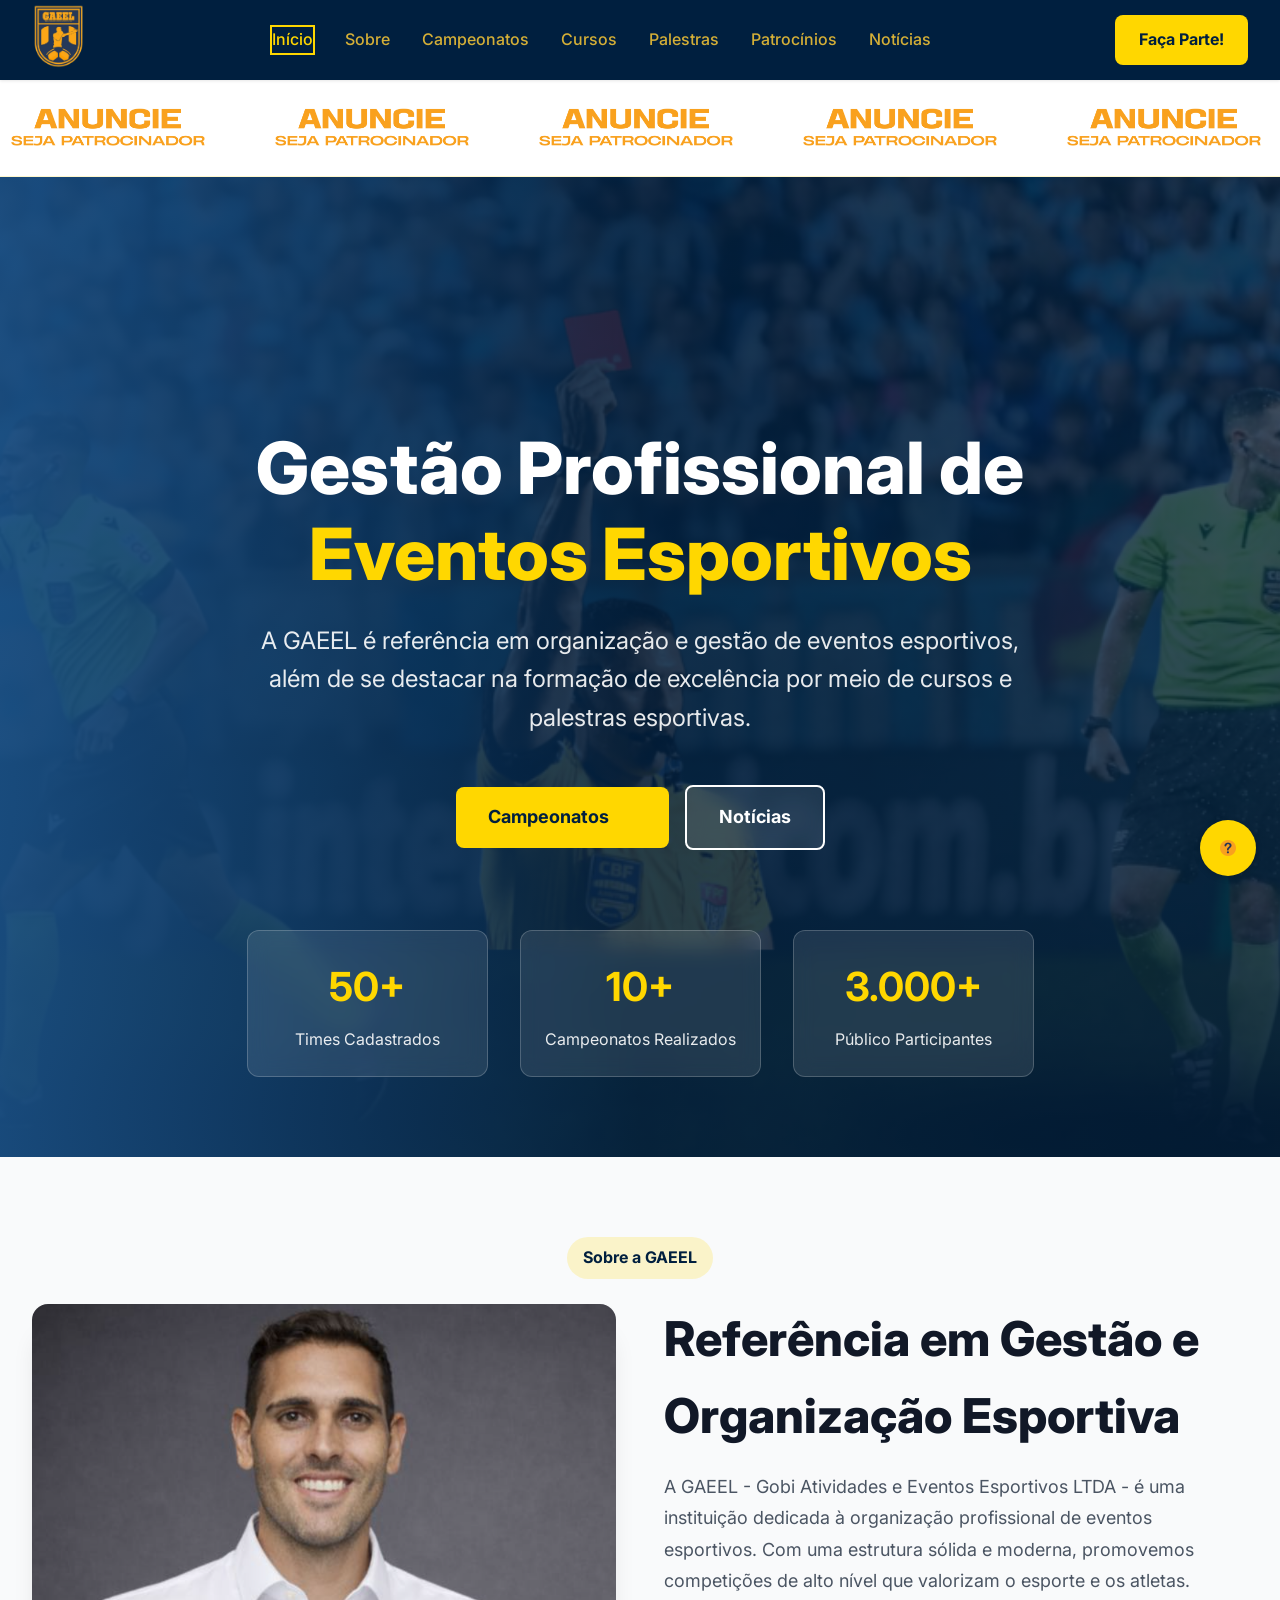
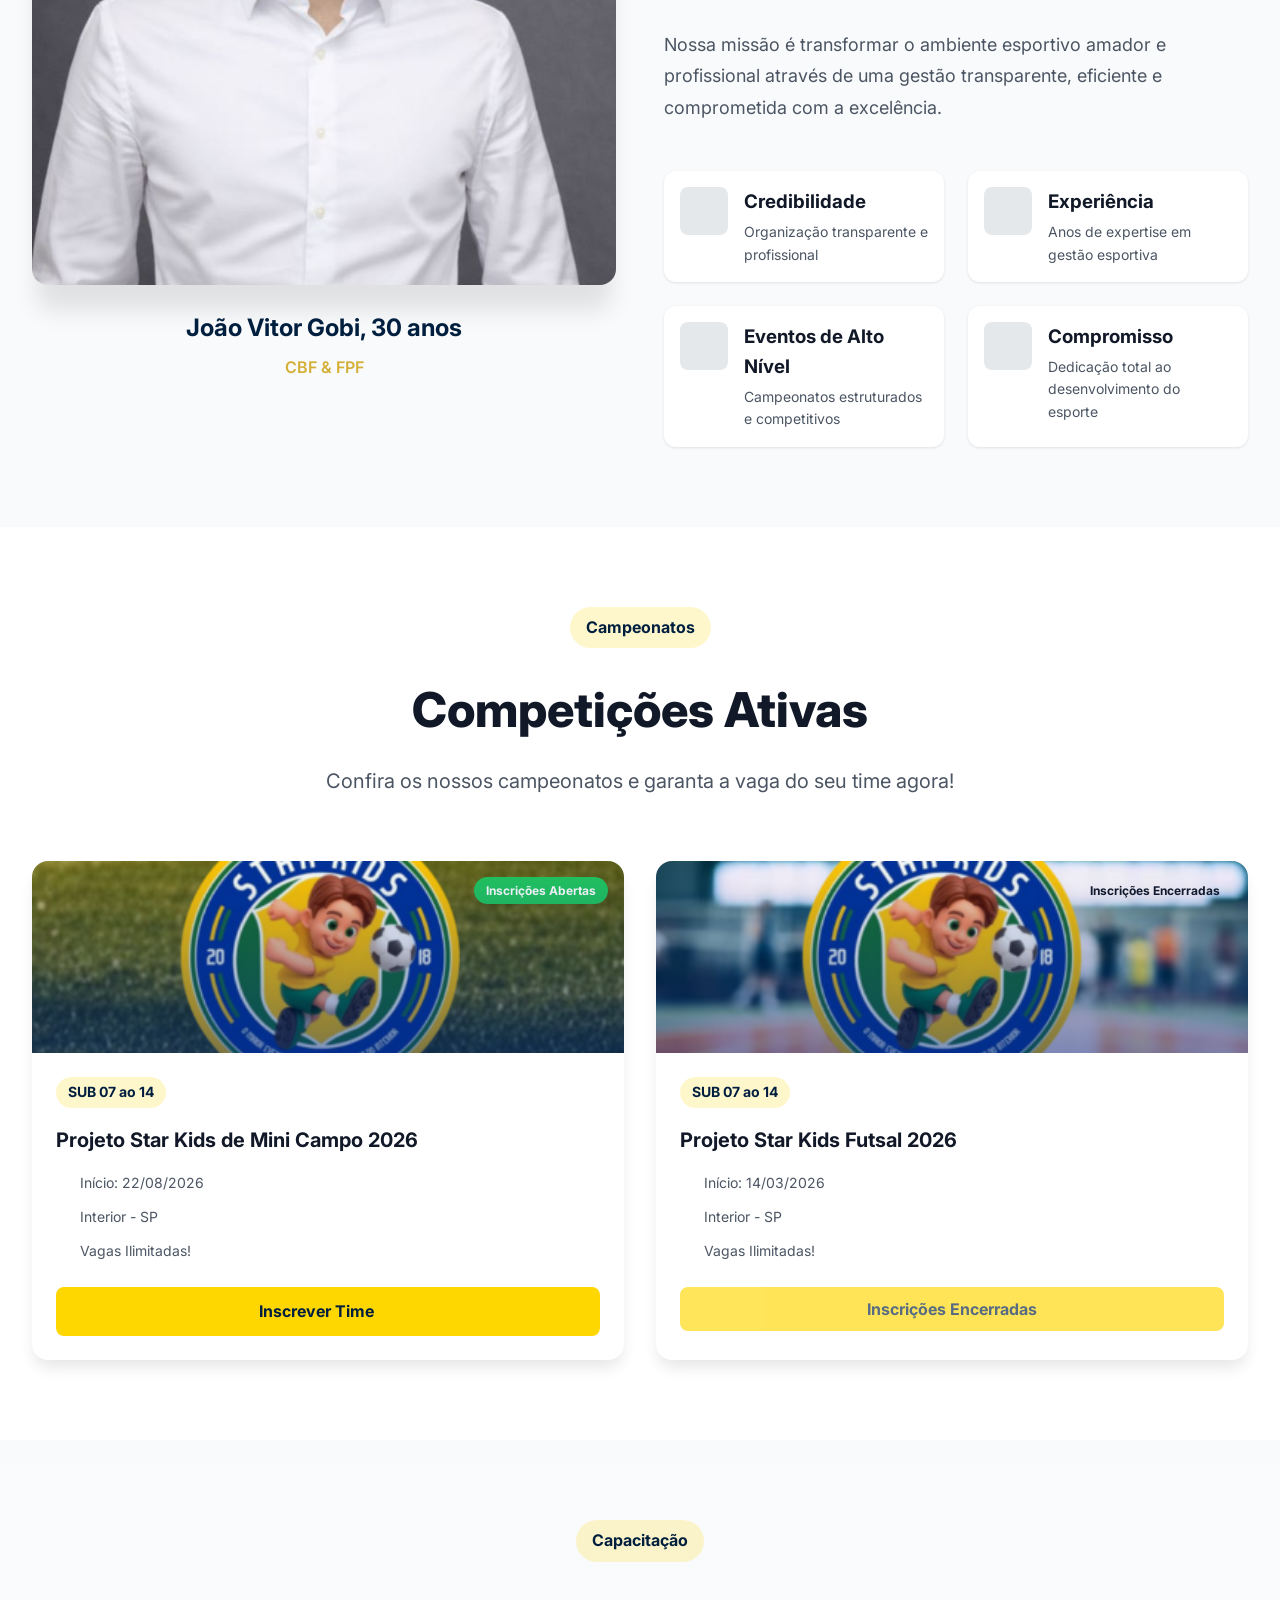
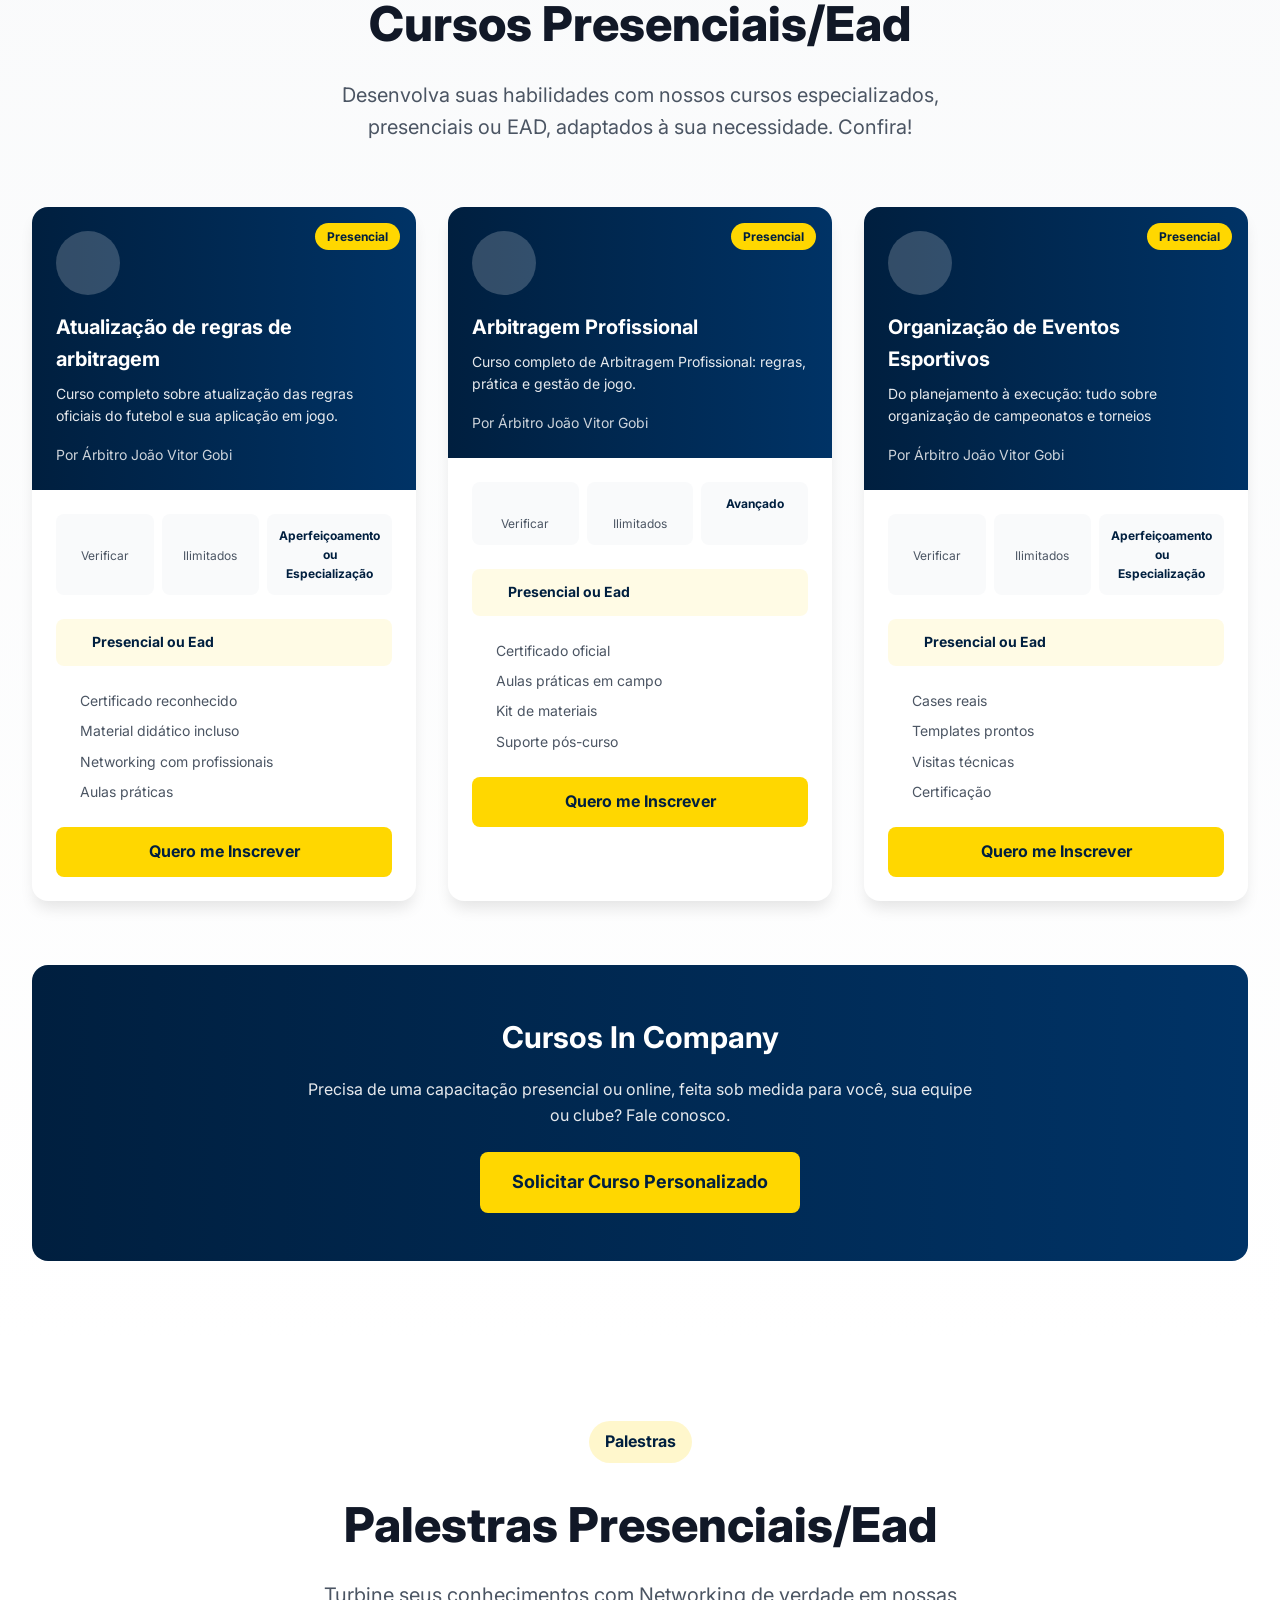
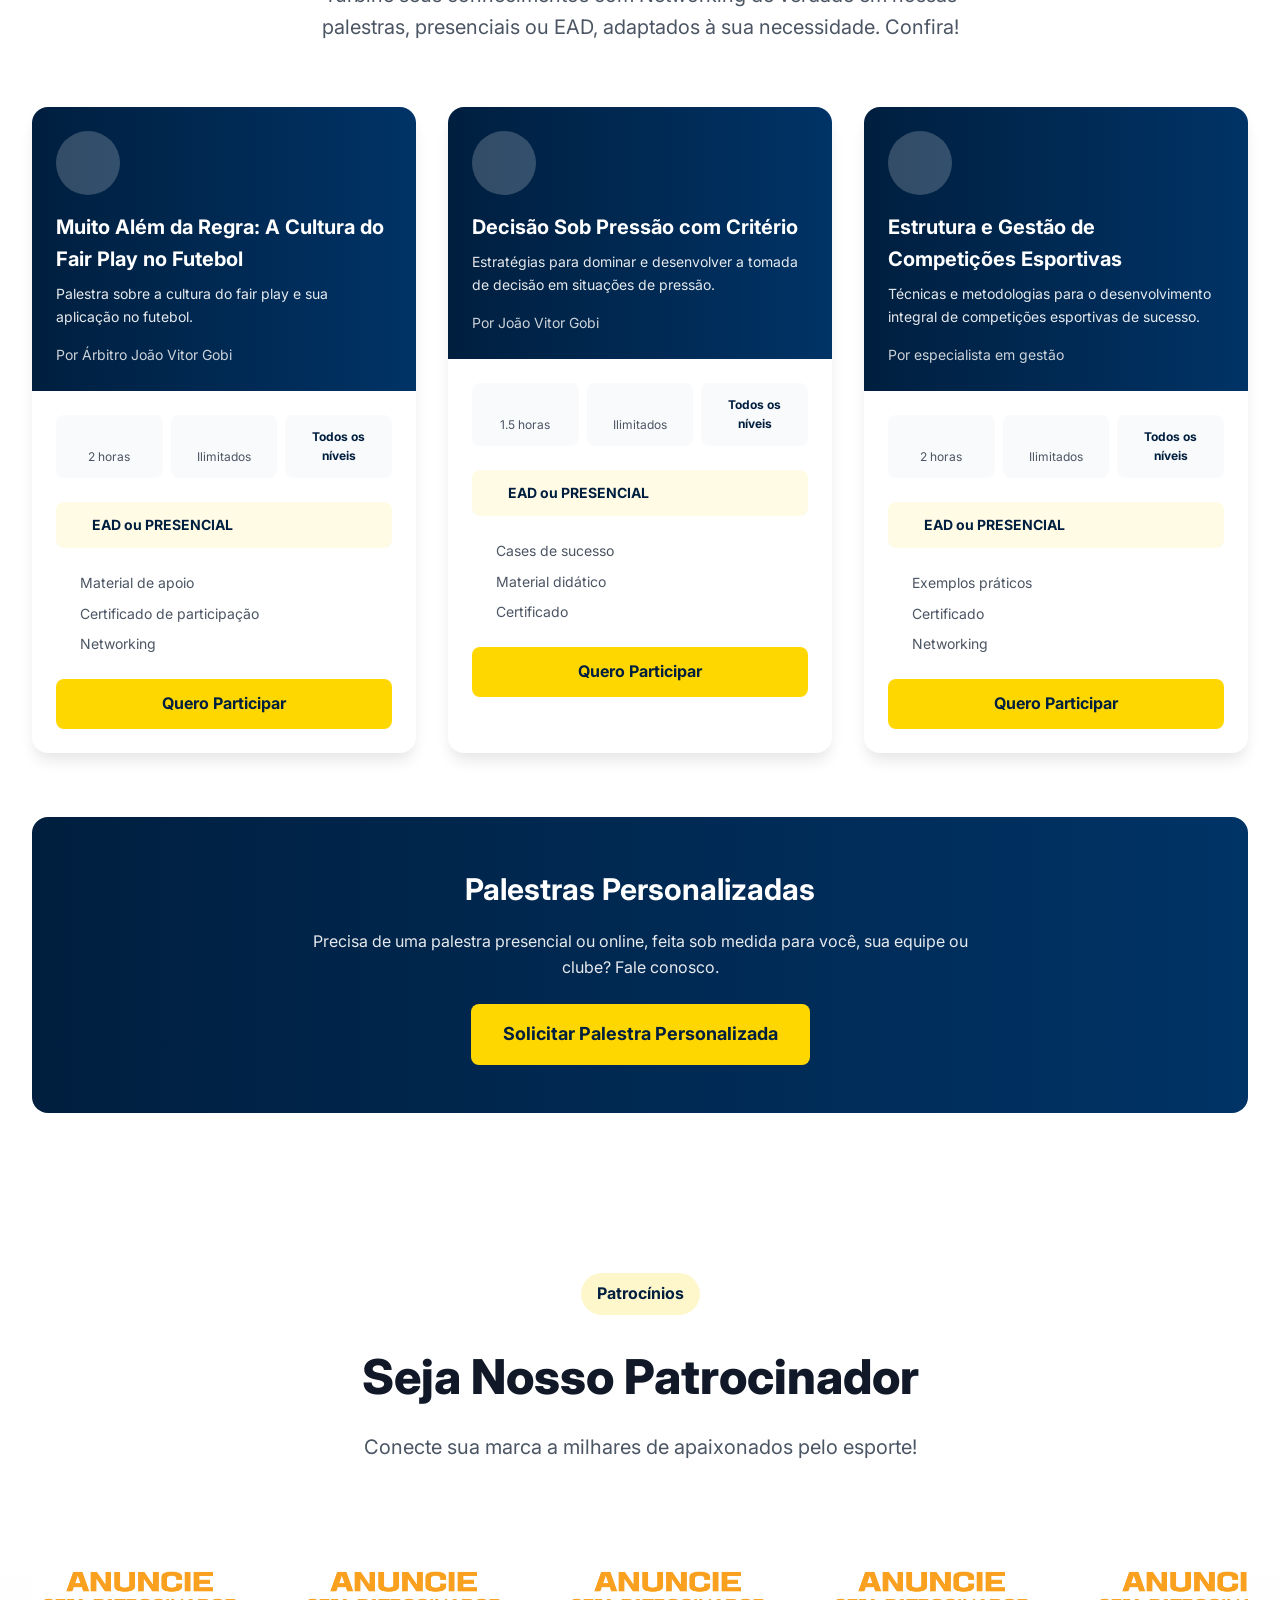
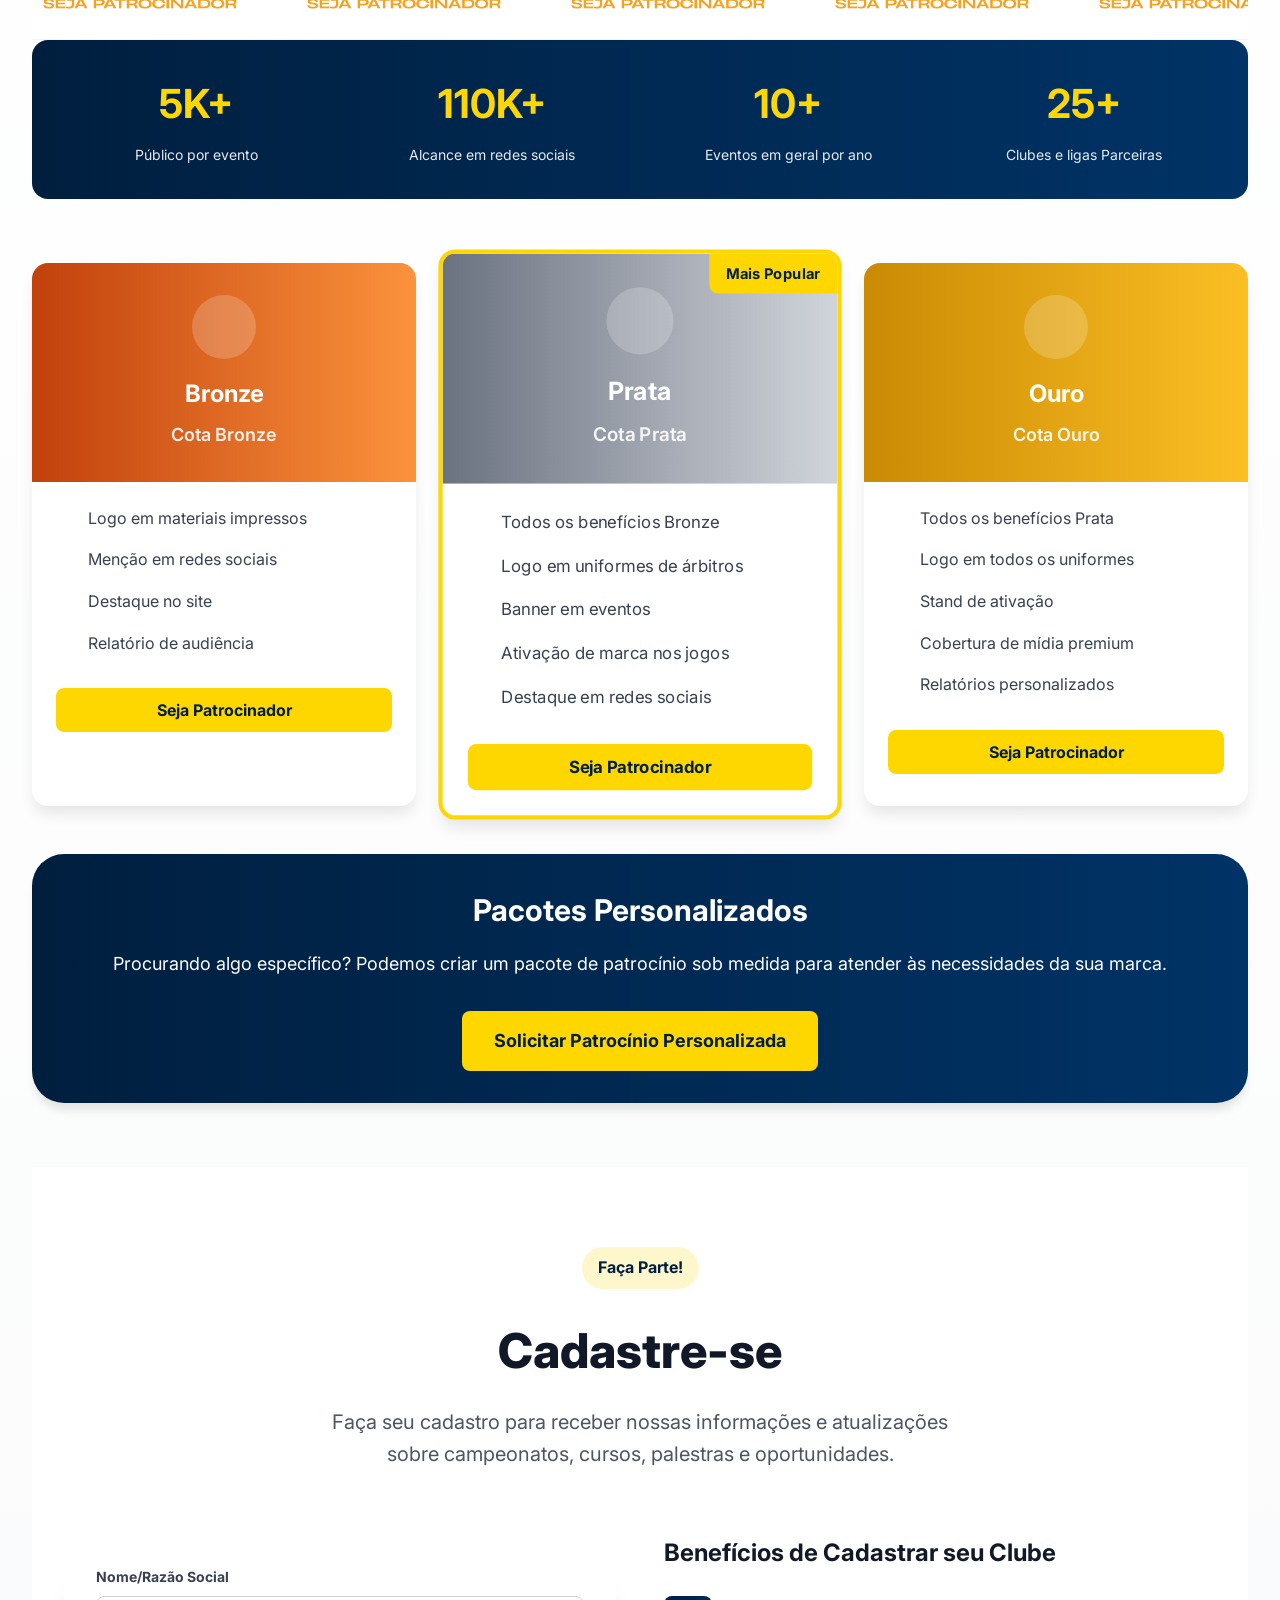
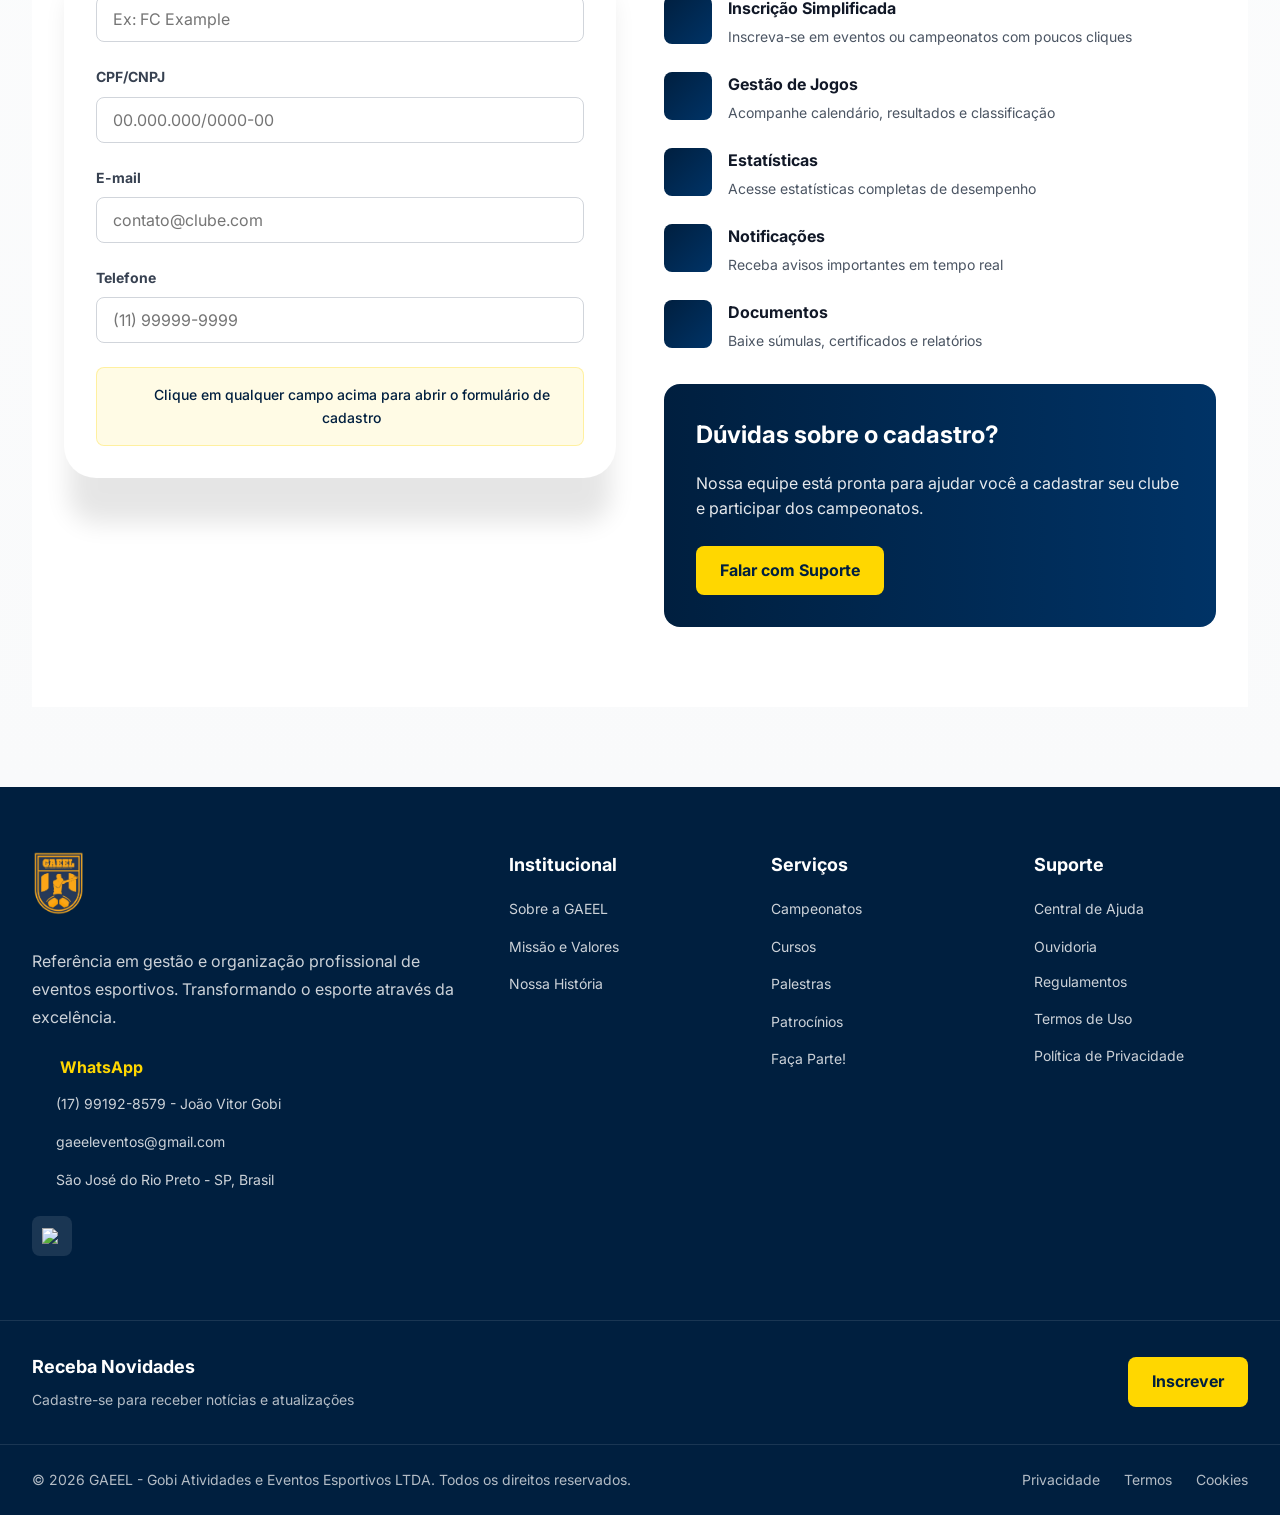
==== index.html @ 7b77429f "dai gaeel.html e passa a ser index.html" ====
<!DOCTYPE html>
<html lang="pt-BR">
<head>
    <meta charset="UTF-8">
    <meta name="viewport" content="width=device-width, initial-scale=1.0">
    <meta name="description" content="GAEEL - Gestão de Eventos Esportivos">
    <meta name="theme-color" content="#001F3F">

    <!-- Open Graph / Social -->
    <meta property="og:title" content="GAEEL - Gestão de Eventos Esportivos">
    <meta property="og:description" content="Organização profissional de eventos esportivos para clubes de todo o Brasil.">
    <meta property="og:image" content="imagens/logo gaeel sem fundo.png">
    <meta property="og:url" content="https://gaeel.com">
    <meta property="og:type" content="website">
    <meta name="twitter:card" content="summary_large_image">

    <title>GAEEL - Gestão de Eventos Esportivos</title>
    
    <!-- Google Fonts -->
    <link rel="preconnect" href="https://fonts.googleapis.com">
    <link rel="preconnect" href="https://fonts.gstatic.com" crossorigin>
    <link href="https://fonts.googleapis.com/css2?family=Inter:wght@400;500;600;700;800;900&display=swap" rel="stylesheet">
    <link rel="icon" type="image/png" href="imagens/logo gaeel sem fundo.png">
    <!-- Lucide Icons -->
    <script src="https://unpkg.com/lucide@latest"></script>
    
    <link rel="stylesheet" href="gaeel.css">
</head>
<body>
    <a href="#main-content" class="skip-link">Ir para o conteúdo</a>
    
    <header>
        <!-- Navbar -->
        <nav id="navbar" class="navbar" role="navigation" aria-label="Menu principal">
        <div class="container">
            <div class="navbar-content">
                <!-- Logo -->
                <div class="navbar-logo">
                    <img src="imagens/logo gaeel sem fundo.png" alt="GAEEL" class="logo-img" loading="lazy" decoding="async">
                </div>

                <!-- Desktop Menu -->
                <div class="navbar-menu desktop-menu">
                    <a href="#hero" class="nav-link">Início</a>
                    <a href="#sobre" class="nav-link">Sobre</a>
                    <a href="#campeonatos" class="nav-link">Campeonatos</a>
                    <a href="#cursos" class="nav-link">Cursos</a>
                    <a href="#palestras" class="nav-link">Palestras</a>
                    <a href="#patrocinios" class="nav-link">Patrocínios</a>
                    <a href="noticias.html" class="nav-link">Notícias</a>

                </div>

                <!-- CTA Button Desktop -->
                <div class="navbar-cta desktop-menu">
                    <a href="#area-clube" class="btn btn-primary">Faça Parte!</a>
                </div>

                <!-- Mobile Menu Button -->
                <button id="mobile-menu-btn" class="mobile-menu-btn" aria-label="Abrir menu" aria-expanded="false" aria-controls="mobile-menu">
                    <i data-lucide="menu" class="icon-24"></i>
                </button>
            </div>
        </div>

        <!-- Mobile Menu -->
        <div id="mobile-menu" class="mobile-menu hidden" role="menu">
            <div class="mobile-menu-content">
                <a href="#hero" class="mobile-nav-link">Início</a>
                <a href="#sobre" class="mobile-nav-link">Sobre</a>
                <a href="#campeonatos" class="mobile-nav-link">Campeonatos</a>
                <a href="#cursos" class="mobile-nav-link">Cursos</a>
                <a href="#palestras" class="mobile-nav-link">Palestras</a>
                <a href="#patrocinios" class="mobile-nav-link">Patrocínios</a>
                 <a href="noticias.html" class="mobile-nav-link">Notícias</a>
                <a href="#area-clube" class="btn btn-primary btn-block">Faça Parte!</a>
            </div>
        </div>
    </nav>
    </header>

    <!-- Sponsors Carousel -->
    <div class="sponsors-carousel">
        <div class="sponsors-track">
            <div class="sponsor-item">
                <img src="imagens/SEJA PATROCINADOR.png" alt="Patrocinador 1" loading="lazy">
            </div>
            <div class="sponsor-item">
                <img src="imagens/SEJA PATROCINADOR.png" alt="Patrocinador 2" loading="lazy">
            </div>
            <div class="sponsor-item">
                <img src="imagens/SEJA PATROCINADOR.png" alt="Patrocinador 3" loading="lazy">
            </div>
            <div class="sponsor-item">
                <img src="imagens/SEJA PATROCINADOR.png" alt="Patrocinador 4" loading="lazy">
            </div>
            <!-- Duplicated items for seamless loop -->
            <div class="sponsor-item">
                <img src="imagens/SEJA PATROCINADOR.png" alt="Patrocinador 1" loading="lazy">
            </div>
            <div class="sponsor-item">
                <img src="imagens/SEJA PATROCINADOR.png" alt="Patrocinador 2" loading="lazy">
            </div>
            <div class="sponsor-item">
                <img src="imagens/SEJA PATROCINADOR.png" alt="Patrocinador 3" loading="lazy">
            </div>
            <div class="sponsor-item">
                <img src="imagens/SEJA PATROCINADOR.png" alt="Patrocinador 4" loading="lazy">
            </div>
            <div class="sponsor-item">
                <img src="imagens/SEJA PATROCINADOR.png" alt="Patrocinador 5" loading="lazy">
            </div>
            <div class="sponsor-item">
                <img src="imagens/SEJA PATROCINADOR.png" alt="Patrocinador 6" loading="lazy">
            </div>
            <!-- Duplicated items for seamless loop -->
            <div class="sponsor-item">
                <img src="imagens/SEJA PATROCINADOR.png" alt="Patrocinador 1" loading="lazy">
            </div>
            <div class="sponsor-item">
                <img src="imagens/SEJA PATROCINADOR.png" alt="Patrocinador 2" loading="lazy">
            </div>
            <div class="sponsor-item">
                <img src="imagens/SEJA PATROCINADOR.png" alt="Patrocinador 3" loading="lazy">
            </div>
            <div class="sponsor-item">
                <img src="imagens/SEJA PATROCINADOR.png" alt="Patrocinador 4" loading="lazy">
            </div>
        </div>
    </div>

    <main id="main-content">

    <!-- Hero Section -->
    <section id="hero" class="hero">
        <!-- Background Image with Overlay -->
        <div class="hero-bg">
            <img src="imagens/foto de fundo.png"
                 alt="Estádio" class="hero-bg-img" loading="lazy" decoding="async">
            <div class="hero-overlay"></div>
        </div>

        <!-- Field Lines Pattern -->
        <div class="hero-pattern"></div>

        <!-- Content -->
        <div class="hero-content">
            <div class="hero-icon">
                <i data-lucide="trophy" class="icon-64 text-yellow"></i>
            </div>
            
            <h1 class="hero-title">
                Gestão Profissional de<br>
                <span class="text-yellow">Eventos Esportivos</span>
            </h1>
            
            <p class="hero-subtitle">
                A GAEEL é referência em organização e gestão de eventos esportivos, além de se destacar na formação de excelência por meio de cursos e palestras esportivas.
            </p>

            <div class="hero-buttons">
                <a href="#campeonatos" class="btn btn-yellow btn-large">
                    <span>Campeonatos</span>
                    <i data-lucide="arrow-right" class="icon-20"></i>
                </a>
                
                <a href="noticias.html" class="btn btn-outline-white btn-large">
                    <span>Notícias</span>
                </a>
            </div>

            <!-- Stats -->
            <div class="hero-stats">
                <div class="stat-card">
                    <div class="stat-number">50+</div>
                    <div class="stat-label">Times Cadastrados</div>
                </div>
                <div class="stat-card">
                    <div class="stat-number">10+</div>
                    <div class="stat-label">Campeonatos Realizados</div>
                </div>
                <div class="stat-card">
                    <div class="stat-number">3.000+</div>
                    <div class="stat-label">Público Participantes</div>
                </div>
            </div>
        </div>
    </section>

    <!-- About Section -->
    <section id="sobre" class="section bg-gray">
        <div class="container">
            <div class="about-grid">
                <!-- Image -->
                <div class="about-image">
                    <img src="imagens/ceo.png" 
                         alt="Futebol" class="rounded-image" loading="lazy" decoding="async">
                    <div class="ceo-info">
                        <h3 class="ceo-name">João Vitor Gobi, 30 anos</h3>
                        <p class="ceo-credentials">CBF & FPF</p>
                    </div>
                </div>

                <!-- Content -->
                <div class="about-content">
                    <div class="section-badge">Sobre a GAEEL</div>
                    
                    <h2 class="section-title">
                        Referência em Gestão e Organização Esportiva
                    </h2>
                    
                    <p class="text-large mb-8">
                        A GAEEL - Gobi Atividades e Eventos Esportivos LTDA - é uma instituição 
                        dedicada à organização profissional de eventos esportivos. Com uma estrutura 
                        sólida e moderna, promovemos competições de alto nível que valorizam o esporte e 
                        os atletas.
                    </p>

                    <p class="text-large mb-8">
                        Nossa missão é transformar o ambiente esportivo amador e profissional através de 
                        uma gestão transparente, eficiente e comprometida com a excelência.
                    </p>

                    <!-- Features Grid -->
                    <div class="features-grid">
                        <div class="feature-card">
                            <div class="feature-icon">
                                <i data-lucide="shield-check" class="icon-24 text-blue"></i>
                            </div>
                            <div>
                                <h3 class="feature-title">Credibilidade</h3>
                                <p class="feature-text">Organização transparente e profissional</p>
                            </div>
                        </div>

                        <div class="feature-card">
                            <div class="feature-icon">
                                <i data-lucide="users" class="icon-24 text-blue"></i>
                            </div>
                            <div>
                                <h3 class="feature-title">Experiência</h3>
                                <p class="feature-text">Anos de expertise em gestão esportiva</p>
                            </div>
                        </div>

                        <div class="feature-card">
                            <div class="feature-icon">
                                <i data-lucide="trophy" class="icon-24 text-blue"></i>
                            </div>
                            <div>
                                <h3 class="feature-title">Eventos de Alto Nível</h3>
                                <p class="feature-text">Campeonatos estruturados e competitivos</p>
                            </div>
                        </div>

                        <div class="feature-card">
                            <div class="feature-icon">
                                <i data-lucide="target" class="icon-24 text-blue"></i>
                            </div>
                            <div>
                                <h3 class="feature-title">Compromisso</h3>
                                <p class="feature-text">Dedicação total ao desenvolvimento do esporte</p>
                            </div>
                        </div>
                    </div>
                </div>
            </div>
        </div>
    </section>

    <!-- Championships Section -->
    <section id="campeonatos" class="section bg-white">
        <div class="container">
            <!-- Header -->
            <div class="section-header">
                <div class="section-badge-dark">Campeonatos</div>
                <h2 class="section-title">Competições Ativas</h2>
                <p class="section-subtitle">
                    Confira os nossos campeonatos e garanta a vaga do seu time agora!
                </p>
            </div>

            <!-- Championships Grid -->
            <div class="cards-grid-camp">
                <!-- Championship Card 1 -->
                <div class="championship-card">
                    <div class="championship-image">
                        <img src="imagens/campeonato starkids.png" 
                             alt="Projeto Star Kids de Mini Campo 2026" loading="lazy" decoding="async">
                        <span class="badge badge-success">Inscrições Abertas</span>
                        <div class="championship-overlay"></div>
                        <div class="championship-trophy">
                            <i data-lucide="trophy" class="icon-32 text-yellow"></i>
                        </div>
                    </div>

                    <div class="card-content">
                        <span class="category-badge">SUB 07 ao 14</span>
                        <h3 class="card-title">Projeto Star Kids de Mini Campo 2026</h3>

                        <div class="card-info">
                            <div class="info-item">
                                <i data-lucide="calendar" class="icon-16 text-blue"></i>
                                <span>Início: 22/08/2026</span>
                            </div>
                            <div class="info-item">
                                <i data-lucide="map-pin" class="icon-16 text-blue"></i>
                                <span>Interior - SP</span>
                            </div>
                            <div class="info-item">
                                <i data-lucide="users" class="icon-16 text-blue"></i>
                                <span>Vagas Ilimitadas!</span>
                            </div>
                        </div>

                        <a href="#" onclick="openFormModal('https://docs.google.com/forms/d/e/1FAIpQLScrZpwRjuBq0fCPr9CjrzHM2x_7T76fkxk6qGC5ouYpKxYS-Q/viewform?usp=publish-editor'); return false;" class="btn btn-primary btn-block">
                            <span>Inscrever Time</span>
                            <i data-lucide="arrow-right" class="icon-16"></i>
                        </a>
                    </div>
                </div>


              

                <!-- Championship Card 4 -->
                <div class="championship-card">
                    <div class="championship-image">
                        <img src="imagens/campeonato starkids futsal.png" 
                             alt="Projeto Star Kids Futsal 2026" loading="lazy" decoding="async">
                        <span class="badge badge-danger">Inscrições Encerradas</span>
                        <div class="championship-overlay"></div>
                        <div class="championship-trophy">
                            <i data-lucide="trophy" class="icon-32 text-yellow"></i>
                        </div>
                    </div>

                    <div class="card-content">
                        <span class="category-badge">SUB 07 ao 14</span>
                        <h3 class="card-title">Projeto Star Kids Futsal 2026</h3>

                        <div class="card-info">
                            <div class="info-item">
                                <i data-lucide="calendar" class="icon-16 text-blue"></i>
                                <span>Início: 14/03/2026</span>
                            </div>
                            <div class="info-item">
                                <i data-lucide="map-pin" class="icon-16 text-blue"></i>
                                <span>Interior - SP</span>
                            </div>
                            <div class="info-item">
                                <i data-lucide="users" class="icon-16 text-blue"></i>
                                <span>Vagas Ilimitadas!</span>
                            </div>
                        </div>

                        <button class="btn btn-primary btn-block" disabled>
                            <span>Inscrições Encerradas</span>
                        </button>
                    </div>
                </div>
            </div>


        </div>
    </section>

    <!-- additional hidden championships -->
    <section id="more-champions" class="section bg-white hidden">
        <div class="container">
            <div class="cards-grid">
                <!-- Championship Card 4 -->
                <div class="championship-card">
                    <div class="championship-image">
                        <img src="imagens/campeonato4.png" alt="Copa Regional" loading="lazy" decoding="async">
                        <span class="badge badge-info">Em Breve</span>
                        <div class="championship-overlay"></div>
                        <div class="championship-trophy">
                            <i data-lucide="trophy" class="icon-32 text-yellow"></i>
                        </div>
                    </div>
                    <div class="card-content">
                        <span class="category-badge">Amador</span>
                        <h3 class="card-title">Copa Regional 2026</h3>
                        <div class="card-info">
                            <div class="info-item">
                                <i data-lucide="calendar" class="icon-16 text-blue"></i>
                                <span>Início: 10 Jun 2026</span>
                            </div>
                            <div class="info-item">
                                <i data-lucide="map-pin" class="icon-16 text-blue"></i>
                                <span>Interior - SP</span>
                            </div>
                            <div class="info-item">
                                <i data-lucide="users" class="icon-16 text-blue"></i>
                                <span>20 vagas</span>
                            </div>
                        </div>
                        <button class="btn btn-primary btn-block">
                            <span>Inscrever Time</span>
                            <i data-lucide="arrow-right" class="icon-16"></i>
                        </button>
                    </div>
                </div>
                <!-- Championship Card 5 -->
                <div class="championship-card">
                    <div class="championship-image">
                        <img src="imagens/campeonato5.png" alt="Torneio de Verão" loading="lazy" decoding="async">
                        <span class="badge badge-info">Em Breve</span>
                        <div class="championship-overlay"></div>
                        <div class="championship-trophy">
                            <i data-lucide="trophy" class="icon-32 text-yellow"></i>
                        </div>
                    </div>
                    <div class="card-content">
                        <span class="category-badge">Juvenil</span>
                        <h3 class="card-title">Torneio de Verão</h3>
                        <div class="card-info">
                            <div class="info-item">
                                <i data-lucide="calendar" class="icon-16 text-blue"></i>
                                <span>Início: 05 Jul 2026</span>
                            </div>
                            <div class="info-item">
                                <i data-lucide="map-pin" class="icon-16 text-blue"></i>
                                <span>Campinas - SP</span>
                            </div>
                            <div class="info-item">
                                <i data-lucide="users" class="icon-16 text-blue"></i>
                                <span>32 vagas</span>
                            </div>
                        </div>
                        <button class="btn btn-primary btn-block">
                            <span>Inscrever Time</span>
                            <i data-lucide="arrow-right" class="icon-16"></i>
                        </button>
                    </div>
                </div>
                <!-- Championship Card 6 -->
                <div class="championship-card">
                    <div class="championship-image">
                        <img src="imagens/campeonato6.png" alt="Copa da Primavera" loading="lazy" decoding="async">
                        <span class="badge badge-info">Em Breve</span>
                        <div class="championship-overlay"></div>
                        <div class="championship-trophy">
                            <i data-lucide="trophy" class="icon-32 text-yellow"></i>
                        </div>
                    </div>
                    <div class="card-content">
                        <span class="category-badge"></span>
                        <h3 class="card-title">SuperCopa StarKids 2026</h3>
                        <div class="card-info">
                            <div class="info-item">
                                <i data-lucide="calendar" class="icon-16 text-blue"></i>
                                <span>Início da Competição: 04/07/2026</span>
                            </div>
                            <div class="info-item">
                                <i data-lucide="map-pin" class="icon-16 text-blue"></i>
                                <span>Ribeirão Preto - SP</span>
                            </div>
                            <div class="info-item">
                                <i data-lucide="users" class="icon-16 text-blue"></i>
                                <span>16 vagas</span>
                            </div>
                        </div>
                        <button class="btn btn-primary btn-block">
                            <span>Inscrever Time</span>
                            <i data-lucide="arrow-right" class="icon-16"></i>
                        </button>
                    </div>
                </div>
            </div>

            <!-- CTA -->
            <div class="text-center mt-48">
                <button id="hide-all-champs" class="btn btn-yellow btn-sm">
                    <span>Ver menos campeonatos</span>
                    <i data-lucide="arrow-left" class="icon-20"></i>
                </button>
            </div>
        </div>
    </section>
    

    <!-- Courses Section -->
    <section id="cursos" class="section bg-gradient">
        <div class="container">
            <!-- Header -->
            <div class="section-header">
                <div class="section-badge">Capacitação</div>
                <h2 class="section-title">Cursos Presenciais/Ead</h2>
                <p class="section-subtitle">
                    Desenvolva suas habilidades com nossos cursos especializados, presenciais ou EAD, adaptados à sua necessidade. Confira!
                </p>
            </div>

            <!-- Courses Grid -->
            <div class="cards-grid">
                <!-- Course Card 1 -->
                <div class="course-card">
                    <div class="course-header">
                        <span class="badge-presencial">Presencial</span>
                        <div class="course-icon">
                            <i data-lucide="graduation-cap" class="icon-32"></i>
                        </div>
                        <h3 class="course-title">Atualização de regras de arbitragem</h3>
                        <p class="course-description">
                            Curso completo sobre atualização das regras oficiais do futebol e sua aplicação em jogo.
                        </p>
                        <div class="course-instructor">Por Árbitro João Vitor Gobi</div>
                    </div>

                    <div class="card-content">
                        <div class="course-meta">
                            <div class="meta-item">
                                <i data-lucide="clock" class="icon-16 text-blue"></i>
                                <span>Verificar</span>
                            </div>
                            <div class="meta-item">
                                <i data-lucide="users" class="icon-16 text-blue"></i>
                                <span>Ilimitados</span>
                            </div>
                            <div class="meta-item">
                                <span class="level-badge">Aperfeiçoamento ou Especialização</span>
                            </div>
                        </div>

                        <div class="course-location">
                            <i data-lucide="map-pin" class="icon-16 text-blue"></i>
                            <span>Presencial ou Ead</span>
                        </div>

                        <div class="course-features">
                            <div class="feature-item">
                                <i data-lucide="check-circle" class="icon-16 text-green"></i>
                                <span>Certificado reconhecido</span>
                            </div>
                            <div class="feature-item">
                                <i data-lucide="check-circle" class="icon-16 text-green"></i>
                                <span>Material didático incluso</span>
                            </div>
                            <div class="feature-item">
                                <i data-lucide="check-circle" class="icon-16 text-green"></i>
                                <span>Networking com profissionais</span>
                            </div>
                            <div class="feature-item">
                                <i data-lucide="check-circle" class="icon-16 text-green"></i>
                                <span>Aulas práticas</span>
                            </div>
                        </div>
                        <a href="https://wa.me/5517991928579" target="_blank" class="btn btn-primary btn-block">Quero me Inscrever</a>
                        
                    </div>
                </div>

                <!-- Course Card 2 -->
                <div class="course-card">
                    <div class="course-header">
                        <span class="badge-presencial">Presencial</span>
                        <div class="course-icon">
                            <i data-lucide="graduation-cap" class="icon-32"></i>
                        </div>
                        <h3 class="course-title">Arbitragem Profissional</h3>
                        <p class="course-description">
                            Curso completo de Arbitragem Profissional: regras, prática e gestão de jogo.
                        </p>
                        <div class="course-instructor">Por Árbitro João Vitor Gobi</div>
                    </div>

                    <div class="card-content">
                        <div class="course-meta">
                            <div class="meta-item">
                                <i data-lucide="clock" class="icon-16 text-blue"></i>
                                <span>Verificar</span>
                            </div>
                            <div class="meta-item">
                                <i data-lucide="users" class="icon-16 text-blue"></i>
                                <span>Ilimitados</span>
                            </div>
                            <div class="meta-item">
                                <span class="level-badge">Avançado</span>
                            </div>
                        </div>

                        <div class="course-location">
                            <i data-lucide="map-pin" class="icon-16 text-blue"></i>
                            <span>Presencial ou Ead</span>
                        </div>

                        <div class="course-features">
                            <div class="feature-item">
                                <i data-lucide="check-circle" class="icon-16 text-green"></i>
                                <span>Certificado oficial</span>
                            </div>
                            <div class="feature-item">
                                <i data-lucide="check-circle" class="icon-16 text-green"></i>
                                <span>Aulas práticas em campo</span>
                            </div>
                            <div class="feature-item">
                                <i data-lucide="check-circle" class="icon-16 text-green"></i>
                                <span>Kit de materiais</span>
                            </div>
                            <div class="feature-item">
                                <i data-lucide="check-circle" class="icon-16 text-green"></i>
                                <span>Suporte pós-curso</span>
                            </div>
                        </div>

                        <a href="https://wa.me/5517991928579" target="_blank" class="btn btn-primary btn-block">Quero me Inscrever</a>
                    </div>
                </div>

                <!-- Course Card 3 -->
                <div class="course-card">
                    <div class="course-header">
                        <span class="badge-presencial">Presencial</span>
                        <div class="course-icon">
                            <i data-lucide="graduation-cap" class="icon-32"></i>
                        </div>
                        <h3 class="course-title">Organização de Eventos Esportivos</h3>
                        <p class="course-description">
                            Do planejamento à execução: tudo sobre organização de campeonatos e torneios
                        </p>
                        <div class="course-instructor">Por Árbitro João Vitor Gobi</div>
                    </div>

                    <div class="card-content">
                        <div class="course-meta">
                            <div class="meta-item">
                                <i data-lucide="clock" class="icon-16 text-blue"></i>
                                <span>Verificar</span>
                            </div>
                            <div class="meta-item">
                                <i data-lucide="users" class="icon-16 text-blue"></i>
                                <span>Ilimitados</span>
                            </div>
                            <div class="meta-item">
                                <span class="level-badge">Aperfeiçoamento ou Especialização</span>
                            </div>
                        </div>

                        <div class="course-location">
                            <i data-lucide="map-pin" class="icon-16 text-blue"></i>
                            <span>Presencial ou Ead</span>
                        </div>

                        <div class="course-features">
                            <div class="feature-item">
                                <i data-lucide="check-circle" class="icon-16 text-green"></i>
                                <span>Cases reais</span>
                            </div>
                            <div class="feature-item">
                                <i data-lucide="check-circle" class="icon-16 text-green"></i>
                                <span>Templates prontos</span>
                            </div>
                            <div class="feature-item">
                                <i data-lucide="check-circle" class="icon-16 text-green"></i>
                                <span>Visitas técnicas</span>
                            </div>
                            <div class="feature-item">
                                <i data-lucide="check-circle" class="icon-16 text-green"></i>
                                <span>Certificação</span>
                            </div>
                        </div>

                        <a href="https://wa.me/5517991928579" target="_blank" class="btn btn-primary btn-block">Quero me Inscrever</a>
                    </div>
                </div>
            </div>

            <!-- Bottom CTA -->
            <div class="cta-box mt-64">
                <h3 class="cta-title">Cursos In Company</h3>
                <p class="cta-text">
                    Precisa de uma capacitação presencial ou online, feita sob medida para você, sua equipe ou clube? Fale conosco.
                </p>
                <a href="https://wa.me/5517991928579" target="_blank" class="btn btn-yellow btn-large">Solicitar Curso Personalizado </a>
            </div>
        </div>
    </section>

    <!-- Lectures Section -->
    <section id="palestras" class="section bg-white">
        <div class="container">
            <!-- Header -->
            <div class="section-header">
                <div class="section-badge-dark">Palestras</div>
                <h2 class="section-title">Palestras Presenciais/Ead</h2>
                <p class="section-subtitle">
                    Turbine seus conhecimentos com Networking de verdade em nossas palestras, presenciais ou EAD, adaptados à sua necessidade. Confira!
                </p>
            </div>

            <!-- Lectures Grid -->
            <div class="cards-grid">
                <!-- Lecture Card 1 -->
                <div class="lecture-card">
                    <div class="lecture-header">
                        <div class="lecture-icon">
                            <i data-lucide="mic" class="icon-32"></i>
                        </div>
                        <h3 class="lecture-title">Muito Além da Regra: A Cultura do Fair Play no Futebol</h3>
                        <p class="lecture-description">
                            Palestra sobre a cultura do fair play e sua aplicação no futebol.
                        </p>
                        <div class="lecture-speaker">Por Árbitro João Vitor Gobi</div>
                    </div>

                    <div class="card-content">
                        <div class="lecture-meta">
                            <div class="meta-item">
                                <i data-lucide="clock" class="icon-16 text-blue"></i>
                                <span>2 horas</span>
                            </div>
                            <div class="meta-item">
                                <i data-lucide="users" class="icon-16 text-blue"></i>
                                <span>Ilimitados</span>
                            </div>
                            <div class="meta-item">
                                <span class="level-badge">Todos os níveis</span>
                            </div>
                        </div>

                        <div class="lecture-location">
                            <i data-lucide="map-pin" class="icon-16 text-blue"></i>
                            <span>EAD ou PRESENCIAL</span>
                        </div>

                        <div class="lecture-features">
                            <div class="feature-item">
                                <i data-lucide="check-circle" class="icon-16 text-green"></i>
                                <span>Material de apoio</span>
                            </div>
                            <div class="feature-item">
                                <i data-lucide="check-circle" class="icon-16 text-green"></i>
                                <span>Certificado de participação</span>
                            </div>
                            <div class="feature-item">
                                <i data-lucide="check-circle" class="icon-16 text-green"></i>
                                <span>Networking</span>
                            </div>
                        </div>

                        <a href="https://wa.me/5517991928579" target="_blank" class="btn btn-primary btn-block">Quero Participar</a>
                    </div>
                </div>

                <!-- Lecture Card 2 -->
                <div class="lecture-card">
                    <div class="lecture-header">
                        <div class="lecture-icon">
                            <i data-lucide="mic" class="icon-32"></i>
                        </div>
                        <h3 class="lecture-title">Decisão Sob Pressão com Critério</h3>
                        <p class="lecture-description">
                            Estratégias para dominar e desenvolver a tomada de decisão em situações de pressão.
                        </p>
                        <div class="lecture-speaker">Por João Vitor Gobi</div>
                    </div>

                    <div class="card-content">
                        <div class="lecture-meta">
                            <div class="meta-item">
                                <i data-lucide="clock" class="icon-16 text-blue"></i>
                                <span>1.5 horas</span>
                            </div>
                            <div class="meta-item">
                                <i data-lucide="users" class="icon-16 text-blue"></i>
                                <span>Ilimitados</span>
                            </div>
                            <div class="meta-item">
                                <span class="level-badge">Todos os níveis</span>
                            </div>
                        </div>

                        <div class="lecture-location">
                            <i data-lucide="map-pin" class="icon-16 text-blue"></i>
                            <span>EAD ou PRESENCIAL</span>
                        </div>

                        <div class="lecture-features">
                            <div class="feature-item">
                                <i data-lucide="check-circle" class="icon-16 text-green"></i>
                                <span>Cases de sucesso</span>
                            </div>
                            <div class="feature-item">
                                <i data-lucide="check-circle" class="icon-16 text-green"></i>
                                <span>Material didático</span>
                            </div>
                            <div class="feature-item">
                                <i data-lucide="check-circle" class="icon-16 text-green"></i>
                                <span>Certificado</span>
                            </div>
                        </div>

                        <a href="https://wa.me/5517991928579" target="_blank" class="btn btn-primary btn-block">Quero Participar</a>
                    </div>
                </div>

                <!-- Lecture Card 3 -->
                <div class="lecture-card">
                    <div class="lecture-header">
                        <div class="lecture-icon">
                            <i data-lucide="mic" class="icon-32"></i>
                        </div>
                        <h3 class="lecture-title">Estrutura e Gestão de Competições Esportivas</h3>
                        <p class="lecture-description">
                            Técnicas e metodologias para o desenvolvimento integral de competições esportivas de sucesso.
                        </p>
                        <div class="lecture-speaker">Por especialista em gestão</div>
                    </div>

                    <div class="card-content">
                        <div class="lecture-meta">
                            <div class="meta-item">
                                <i data-lucide="clock" class="icon-16 text-blue"></i>
                                <span>2 horas</span>
                            </div>
                            <div class="meta-item">
                                <i data-lucide="users" class="icon-16 text-blue"></i>
                                <span>Ilimitados</span>
                            </div>
                            <div class="meta-item">
                                <span class="level-badge">Todos os níveis</span>
                            </div>
                        </div>

                        <div class="lecture-location">
                            <i data-lucide="map-pin" class="icon-16 text-blue"></i>
                            <span>EAD ou PRESENCIAL</span>
                        </div>

                        <div class="lecture-features">
                            <div class="feature-item">
                                <i data-lucide="check-circle" class="icon-16 text-green"></i>
                                <span>Exemplos práticos</span>
                            </div>
                            <div class="feature-item">
                                <i data-lucide="check-circle" class="icon-16 text-green"></i>
                                <span>Certificado</span>
                            </div>
                            <div class="feature-item">
                                <i data-lucide="check-circle" class="icon-16 text-green"></i>
                                <span>Networking</span>
                            </div>
                        </div>

                        <a href="https://wa.me/5517991928579" target="_blank" class="btn btn-primary btn-block">Quero Participar</a>
                    </div>
                </div>
            </div>

            <!-- Bottom CTA -->
            <div class="cta-box mt-64">
                <h3 class="cta-title">Palestras Personalizadas</h3>
                <p class="cta-text">
                    Precisa de uma palestra presencial ou online, feita sob medida para você, sua equipe ou clube? Fale conosco.
                </p>
                <a href="https://wa.me/5517991928579" target="_blank" class="btn btn-yellow btn-large">Solicitar Palestra Personalizada</a>
            </div>
        </div>
    </section>

    <!-- Sponsorship Section -->
    <section id="patrocinios" class="section bg-gradient-white">
        <div class="container">
            <!-- Header -->
            <div class="section-header">
                <div class="section-badge-dark">Patrocínios</div>
                <h2 class="section-title">Seja Nosso Patrocinador</h2>
                <p class="section-subtitle">
                    Conecte sua marca a milhares de apaixonados pelo esporte!
                </p>
            </div>

            <!-- Sponsors Carousel -->
            <div class="sponsors-carousel">
                <div class="sponsors-track">
                    <div class="sponsor-item">
                        <img src="imagens/SEJA PATROCINADOR.png" alt="Patrocinador 1" loading="lazy">
                    </div>
                    <div class="sponsor-item">
                        <img src="imagens/SEJA PATROCINADOR.png" alt="Patrocinador 2" loading="lazy">
                    </div>
                    <div class="sponsor-item">
                        <img src="imagens/SEJA PATROCINADOR.png" alt="Patrocinador 3" loading="lazy">
                    </div>
                    <div class="sponsor-item">
                        <img src="imagens/SEJA PATROCINADOR.png" alt="Patrocinador 4" loading="lazy">
                    </div>
                    <!-- Duplicated items for seamless loop -->
                    <div class="sponsor-item">
                        <img src="imagens/SEJA PATROCINADOR.png" alt="Patrocinador 1" loading="lazy">
                    </div>
                    <div class="sponsor-item">
                        <img src="imagens/SEJA PATROCINADOR.png" alt="Patrocinador 2" loading="lazy">
                    </div>
                    <div class="sponsor-item">
                        <img src="imagens/SEJA PATROCINADOR.png" alt="Patrocinador 3" loading="lazy">
                    </div>
                    <div class="sponsor-item">
                        <img src="imagens/SEJA PATROCINADOR.png" alt="Patrocinador 4" loading="lazy">
                    </div>
                </div>
            </div>

            <!-- Stats Banner - Engajamento -->
            <div class="stats-banner">
                <div class="stat-item">
                    <div class="stat-value">5K+</div>
                    <div class="stat-desc">Público por evento</div>
                </div>
                <div class="stat-item">
                    <div class="stat-value">110K+</div>
                    <div class="stat-desc">Alcance em redes sociais</div>
                </div>
                <div class="stat-item">
                    <div class="stat-value">10+</div>
                    <div class="stat-desc">Eventos em geral por ano</div>
                </div>
                <div class="stat-item">
                    <div class="stat-value">25+</div>
                    <div class="stat-desc">Clubes e ligas Parceiras</div>
                </div>
            </div>
            

            <!-- Sponsorship Tiers -->
            <div class="cards-grid">
                <!-- Bronze -->
                <div class="sponsor-card">
                    <div class="sponsor-header bronze">
                        <div class="sponsor-icon">
                            <i data-lucide="award" class="icon-32"></i>
                        </div>
                        <h3 class="sponsor-name">Bronze</h3>
                        <div class="sponsor-subtitle">Cota Bronze</div>
                    </div>

                    <div class="card-content">
                        <div class="benefits-list">
                            <div class="benefit-item">
                                <i data-lucide="check" class="icon-20 text-green"></i>
                                <span>Logo em materiais impressos</span>
                            </div>
                            <div class="benefit-item">
                                <i data-lucide="check" class="icon-20 text-green"></i>
                                <span>Menção em redes sociais</span>
                            </div>

                            <div class="benefit-item">
                                <i data-lucide="check" class="icon-20 text-green"></i>
                                <span>Destaque no site</span>
                            </div>
                            <div class="benefit-item">
                                <i data-lucide="check" class="icon-20 text-green"></i>
                                <span>Relatório de audiência</span>
                            </div>
                        </div>

                         <button type="button" onclick="openSponsorModal()" class="btn btn-primary btn-block">Seja Patrocinador</button>
                    </div>
                </div>

                <!-- Prata (Featured) -->   
                <div class="sponsor-card featured">
                    <span class="featured-badge">Mais Popular</span>
                    <div class="sponsor-header silver">
                        <div class="sponsor-icon">
                            <i data-lucide="star" class="icon-32"></i>
                        </div>
                        <h3 class="sponsor-name">Prata</h3>
                        <div class="sponsor-subtitle">Cota Prata</div>
                    </div>

                    <div class="card-content">
                        <div class="benefits-list">
                            <div class="benefit-item">
                                <i data-lucide="check" class="icon-20 text-green"></i>
                                <span>Todos os benefícios Bronze</span>
                            </div>
                            <div class="benefit-item">
                                <i data-lucide="check" class="icon-20 text-green"></i>
                                <span>Logo em uniformes de árbitros</span>
                            </div>
                            <div class="benefit-item">
                                <i data-lucide="check" class="icon-20 text-green"></i>
                                <span>Banner em eventos</span>
                            </div>

                            <div class="benefit-item">
                                <i data-lucide="check" class="icon-20 text-green"></i>
                                <span>Ativação de marca nos jogos</span>
                            </div>
                            <div class="benefit-item">
                                <i data-lucide="check" class="icon-20 text-green"></i>
                                <span>Destaque em redes sociais</span>
                            </div>
                        </div>

                        <button type="button" onclick="openSponsorModal()" class="btn btn-yellow btn-block">Seja Patrocinador</button>
                    </div>
                </div>

                <!-- Ouro -->
                <div class="sponsor-card">
                    <div class="sponsor-header gold">
                        <div class="sponsor-icon">
                            <i data-lucide="trending-up" class="icon-32"></i>
                        </div>
                        <h3 class="sponsor-name">Ouro</h3>
                        <div class="sponsor-subtitle">Cota Ouro</div>
                    </div>

                    <div class="card-content">
                        <div class="benefits-list">
                            <div class="benefit-item">
                                <i data-lucide="check" class="icon-20 text-green"></i>
                                <span>Todos os benefícios Prata</span>
                            </div>

                            <div class="benefit-item">
                                <i data-lucide="check" class="icon-20 text-green"></i>
                                <span>Logo em todos os uniformes</span>
                            </div>

                            <div class="benefit-item">
                                <i data-lucide="check" class="icon-20 text-green"></i>
                                <span>Stand de ativação</span>
                            </div>
                            <div class="benefit-item">
                                <i data-lucide="check" class="icon-20 text-green"></i>
                                <span>Cobertura de mídia premium</span>
                            </div>
                            <div class="benefit-item">
                                <i data-lucide="check" class="icon-20 text-green"></i>
                                <span>Relatórios personalizados</span>
                            </div>
                        </div>

                        <button type="button" onclick="openSponsorModal()" class="btn btn-primary btn-block">Seja Patrocinador</button>
                    </div>
                </div>
            </div>
            
            <!-- Custom Packages -->
            <div class="custom-package-box">
                <h3 class="custom-title">Pacotes Personalizados</h3>
                <p class="custom-text">
                    Procurando algo específico? Podemos criar um pacote de patrocínio sob medida 
                    para atender às necessidades da sua marca.
                </p>
                <div class="custom-buttons">
                    <a href="https://wa.me/5517991928579" target="_blank" class="btn btn-yellow btn-large">Solicitar Patrocínio Personalizada</a>
                    <!-- <button class="btn btn-outline btn-large">Baixar Mídia Kit</button> -->
                </div>
            </div>

   
    <!-- Club Area Section -->
    <section id="area-clube" class="section bg-white">
        <div class="container">
            <!-- Header -->
            <div class="section-header">
                <div class="section-badge-dark">Faça Parte!</div>
                <h2 class="section-title">Cadastre-se</h2>
                <p class="section-subtitle">
                Faça seu cadastro para receber nossas informações e atualizações sobre campeonatos, cursos, palestras e oportunidades.
                </p>
            </div>

            <div class="club-grid">
                <!-- Register Form -->
                <div class="club-form-container">
                    <!-- Cadastro de Clube Form -->
                    <form id="register-form" class="tab-content active" data-form-id="">
                        <div class="form-group">
                            <label for="club-name" class="form-label">Nome/Razão Social</label>
                            <input type="text" id="club-name" name="entry.1813517169" class="form-input" placeholder="Ex: FC Example" required>
                        </div>

                        <div class="form-group">
                            <label for="cnpj" class="form-label">CPF/CNPJ</label>
                            <input type="text" id="cnpj" name="entry.2132704954" class="form-input" placeholder="00.000.000/0000-00">
                        </div>

                        <div class="form-group">
                            <label for="register-email" class="form-label">E-mail</label>
                            <input type="email" id="register-email" name="entry.698435966" class="form-input" placeholder="contato@clube.com" required>
                        </div>

                        <div class="form-group">
                            <label for="phone" class="form-label">Telefone</label>
                            <input type="tel" id="phone" name="entry.684761469" class="form-input" placeholder="(11) 99999-9999" required>
                        </div>

                        <div class="form-note">
                            <p class="form-note-text">
                                <i data-lucide="info" class="icon-16"></i>
                                Clique em qualquer campo acima para abrir o formulário de cadastro
                            </p>
                        </div>
                    </form>
                </div>

                <!-- Benefits Sidebar -->
                <div class="club-benefits">
                    <h3 class="benefits-title">Benefícios de Cadastrar seu Clube</h3>

                    <div class="benefit-list">
                        <div class="club-benefit-item">
                            <div class="benefit-icon">
                                <i data-lucide="file-text" class="icon-24"></i>
                            </div>
                            <div>
                                <h4 class="benefit-title">Inscrição Simplificada</h4>
                                <p class="benefit-desc">Inscreva-se em eventos ou campeonatos com poucos cliques</p>
                            </div>
                        </div>

                        <div class="club-benefit-item">
                            <div class="benefit-icon">
                                <i data-lucide="calendar-check" class="icon-24"></i>
                            </div>
                            <div>
                                <h4 class="benefit-title">Gestão de Jogos</h4>
                                <p class="benefit-desc">Acompanhe calendário, resultados e classificação</p>
                            </div>
                        </div>



                        <div class="club-benefit-item">
                            <div class="benefit-icon">
                                <i data-lucide="bar-chart" class="icon-24"></i>
                            </div>
                            <div>
                                <h4 class="benefit-title">Estatísticas</h4>
                                <p class="benefit-desc">Acesse estatísticas completas de desempenho</p>
                            </div>
                        </div>

                        <div class="club-benefit-item">
                            <div class="benefit-icon">
                                <i data-lucide="bell" class="icon-24"></i>
                            </div>
                            <div>
                                <h4 class="benefit-title">Notificações</h4>
                                <p class="benefit-desc">Receba avisos importantes em tempo real</p>
                            </div>
                        </div>

                        <div class="club-benefit-item">
                            <div class="benefit-icon">
                                <i data-lucide="download" class="icon-24"></i>
                            </div>
                            <div>
                                <h4 class="benefit-title">Documentos</h4>
                                <p class="benefit-desc">Baixe súmulas, certificados e relatórios</p>
                            </div>
                        </div>
                    </div>

                    <!-- CTA Box -->
                    <div class="support-box">
    <h4 class="support-title">Dúvidas sobre o cadastro?</h4>
    <p class="support-text">
        Nossa equipe está pronta para ajudar você a cadastrar seu clube 
        e participar dos campeonatos.
    </p>

    <a href="https://wa.me/5517991928579?text=Olá!%20Estou%20com%20dificuldade%20para%20fazer%20meu%20cadastro%20pelo%20site%20e%20gostaria%20de%20ajuda" 
       target="_blank" 
       class="btn btn-yellow">
        Falar com Suporte
    </a>
</div>
                </div>
            </div>
        </div>
    </section>

    <!-- Modal for Club Registration -->
    <div id="club-modal" class="modal-overlay hidden">
        <div class="modal-content">
            <div class="modal-header">
                <h3 class="modal-title">Cadastre seu Clube</h3>
                <button id="modal-close" class="modal-close-btn" aria-label="Fechar">
                    <i data-lucide="x" class="icon-24"></i>
                </button>
            </div>
            <div class="modal-body">
                <iframe id="club-iframe" 
                        src="https://docs.google.com/forms/d/e/1FAIpQLSdCP-dus41P7_bXf03-mloQSeY49H-YLbNFBu9CSY4QX0Z5Fw/viewform?usp=publish-editor" 
                        width="100%" 
                        height="600" 
                        frameborder="0" 
                        marginheight="0" 
                        marginwidth="0">
                    Carregando…
                </iframe>
            </div>
        </div>
    </div>

    <!-- Modal for Sponsor Registration -->
    <div id="sponsor-modal" class="modal-overlay hidden">
        <div class="modal-content">
            <div class="modal-header">
                <h3 class="modal-title">Seja nosso Patrocinador</h3>
                <button id="sponsor-modal-close" class="modal-close-btn" aria-label="Fechar">
                    <i data-lucide="x" class="icon-24"></i>
                </button>
            </div>
            <div class="modal-body">
                <iframe id="sponsor-iframe" 
                        src="https://docs.google.com/forms/d/e/1FAIpQLSeQ3oKpgDapvCph2Xq4oWW6RkYNS8E1af6uNc7b-Ye6vz-lAg/viewform?usp=publish-editor" 
                        width="100%" 
                        height="600" 
                        frameborder="0" 
                        marginheight="0" 
                        marginwidth="0">
                    Carregando…
                </iframe>
            </div>
        </div>
    </div>

    </main>

    <!-- Footer -->
    <footer class="footer">
        <!-- Main Footer Content -->
        <div class="container">
            <div class="footer-content">
                <!-- Brand Column -->
                <div class="footer-brand">
                    <div class="footer-logo">
                        <img src="imagens/logo gaeel sem fundo.png" alt="GAEEL" class="logo-img" loading="lazy" decoding="async">
                    </div>
                    
                    <p class="footer-description">
                        Referência em gestão e organização profissional de eventos esportivos.
                        Transformando o esporte através da excelência.
                    </p>

                    <!-- Contact Info -->
                    <div class="footer-contacts">
                        <div>
                            <h4 class="contact-title">
                                <i data-lucide="message-circle" class="icon-20"></i>
                                WhatsApp
                            </h4>
                            <div class="contact-list">
                                <a href="https://wa.me/5517991928579" target="_blank" class="contact-link">
                                    <i data-lucide="phone" class="icon-16"></i>
                                    <span>(17) 99192-8579 - João Vitor Gobi</span>
                                </a>
                    
                            </div>
                        </div>

                        <div class="contact-item">
                            <i data-lucide="mail" class="icon-16"></i>
                            <a href="mailto:gaeeleventos@gmail.com" class="contact-link">gaeeleventos@gmail.com</a>
                        </div>

                        <div class="contact-item">
                            <i data-lucide="map-pin" class="icon-16"></i>
                            <span>São José do Rio Preto - SP, Brasil</span>
                        </div>
                    </div>

                    <!-- Social Links -->
                    <div class="social-links">
                        <a href="https://www.instagram.com/gaael.esportes?igsh=MTZ2dWNrMXJid2phYg==" class="social-link" aria-label="Instagram" target="_blank" rel="noopener">
                            <i data-lucide="instagram" class="icon-20"><img src="https://cdn.jsdelivr.net/npm/simple-icons/icons/instagram.svg" width="20"></i>
                        </a>
                    </div>
                </div>

                <!-- Links Columns -->
                <div class="footer-links">
                    <h4 class="footer-heading">Institucional</h4>
                    <ul class="link-list">
                        <li><a href="#sobre" class="footer-link">Sobre a GAEEL</a></li>
                        <li><a href="#sobre" class="footer-link">Missão e Valores</a></li>
                        <li><a href="#sobre" class="footer-link">Nossa História</a></li>
                        
                    </ul>
                </div>

                <div class="footer-links">
                    <h4 class="footer-heading">Serviços</h4>
                    <ul class="link-list">
                        <li><a href="#campeonatos" class="footer-link">Campeonatos</a></li>
                        <li><a href="#cursos" class="footer-link">Cursos</a></li>
                        <li><a href="#palestras" class="footer-link">Palestras</a></li>
                        <li><a href="#patrocinios" class="footer-link">Patrocínios</a></li>
            
                        <li><a href="#area-clube" class="footer-link">Faça Parte!</a></li>
                    </ul>
                </div>

                <div class="footer-links">
                    <h4 class="footer-heading">Suporte</h4>
                    <ul class="link-list">
                        <li><a href="#" class="footer-link">Central de Ajuda</a></li>
                        <li><a href="#" onclick="openFormModal('https://docs.google.com/forms/d/e/1FAIpQLSdr4b4Wz6WkeP5sVF3zNU9kq-k66ElvX0wtD-IjE02__dXLjQ/viewform?usp=publish-editor'); return false;" class="footer-link">Ouvidoria</a></li>
                        <li>
    <details class="footer-dropdown">
        <summary class="footer-link">Regulamentos</summary>
        <ul class="reg-list">
            <li><a href="regularmento/REGULAMENTO ESPECÍFICO NDU 2026.pdf" target="_blank" class="footer-link">NDU</a></li>
            <li><a href="regularmento/GAEEL- REGULAMENTO ESPECIFICO STAR KIDS.pdf" target="_blank" class="footer-link">STARKIDS Específico</a></li>
            <li><a href="regularmento/GAEEL- REGULAMENTO GERAL STAR KIDS (1).pdf" target="_blank" class="footer-link">STARKIDS Geral</a></li>
        </ul>
    </details>
</li>
                        <li><a href="regularmento/Termos de Uso GAEEL.pdf.pdf" target="_blank" class="footer-link">Termos de Uso</a></li>
                        <li><a href="regularmento/Politica de Privacidade GAEEL.pdf" target="_blank" class="footer-link">Política de Privacidade</a></li>
                    </ul>
                </div>
            </div>
        </div>

        <!-- Newsletter -->
        <div class="newsletter-section">
            <div class="container">
                <div class="newsletter-content">
                    <div>
                        <h4 class="newsletter-title">Receba Novidades</h4>
                        <p class="newsletter-text">Cadastre-se para receber notícias e atualizações</p>
                    </div>
                    <form class="newsletter-form">
                <a 
                    href="https://docs.google.com/forms/d/e/1FAIpQLSdCP-dus41P7_bXf03-mloQSeY49H-YLbNFBu9CSY4QX0Z5Fw/viewform?usp=publish-editor"
                    target="_blank"
                    class="btn btn-yellow"
                >
                    Inscrever
                </a>
                    </form>
                </div>
            </div>
        </div>

        <!-- Bottom Bar -->
        <div class="footer-bottom">
            <div class="container">
                <div class="footer-bottom-content">
                    <p class="copyright">
                        © 2026 GAEEL - Gobi Atividades e Eventos Esportivos LTDA. Todos os direitos reservados.
                    </p>
                    <div class="footer-bottom-links">
                        <a href="#" class="footer-bottom-link">Privacidade</a>
                        <a href="#" class="footer-bottom-link">Termos</a>
                        <a href="#" class="footer-bottom-link">Cookies</a>
                    </div>
                </div>
            </div>
        </div>

        <!-- end footer -->
    </footer>

    <!-- Chatbot helper -->
    <div id="chatbot" class="chatbot">
        <button id="chatbot-toggle" class="chatbot-toggle" aria-label="Abrir chat de ajuda">
            <!-- substitua src pela imagem da logo quando disponível -->
            <img src="imagens/question.ico" alt="Chat" class="chatbot-icon" />
        </button>
        <div id="chatbot-window" class="chatbot-window hidden" role="dialog" aria-label="Assistente de ajuda">
            <div class="chatbot-header">Ajuda</div>
            <div class="chatbot-body">
                <button class="chatbot-option" data-action="inscricao">Como me inscrever em Campeonatos?</button>
                <button class="chatbot-option" data-action="cursos">Como me inscrever em Cursos?</button>
                <button class="chatbot-option" data-action="palestras">Como me inscrever em Palestras?</button>
                <button class="chatbot-option" data-action="patrocinios">Como me tornar patrocinador?</button>
                <!-- futuras opções aqui -->
            </div>
            <div id="chatbot-response" class="chatbot-response"></div>
        </div>
    </div>

    <!-- Modal for External Forms (Google Forms) -->
    <div id="form-modal" class="modal-overlay hidden">
        <div class="modal-content modal-large">
            <div class="modal-header">
                <h3 class="modal-title" id="form-modal-title">Formulário</h3>
                <button onclick="closeFormModal()" class="modal-close-btn" aria-label="Fechar">
                    <i data-lucide="x" class="icon-24"></i>
                </button>
            </div>
            <div class="modal-body">
                <iframe id="form-iframe" 
                        src="" 
                        width="100%" 
                        height="700" 
                        frameborder="0" 
                        marginheight="0" 
                        marginwidth="0">
                    Carregando…
                </iframe>
            </div>
        </div>
    </div>

    <!-- Scripts -->
    <script>
        // Função para abrir formulários em modal
        function openFormModal(url, title) {
            var modal = document.getElementById('form-modal');
            var iframe = document.getElementById('form-iframe');
            var modalTitle = document.getElementById('form-modal-title');
            
            if (title) {
                modalTitle.textContent = title;
            } else {
                modalTitle.textContent = 'Formulário';
            }
            
            iframe.src = url;
            modal.classList.remove('hidden');
            document.body.style.overflow = 'hidden';
            
            // Initialize Lucide icons for the modal
            if (window.lucide && typeof window.lucide.createIcons === 'function') {
                window.lucide.createIcons();
            }
        }
        
        function closeFormModal() {
            var modal = document.getElementById('form-modal');
            var iframe = document.getElementById('form-iframe');
            
            modal.classList.add('hidden');
            document.body.style.overflow = '';
            iframe.src = '';
        }
        
        // Fechar modal ao clicar fora
        document.getElementById('form-modal').addEventListener('click', function(e) {
            if (e.target === this) {
                closeFormModal();
            }
        });
        
        // Fechar modal com ESC
        document.addEventListener('keydown', function(e) {
            if (e.key === 'Escape') {
                closeFormModal();
            }
        });
    </script>
    <script src="gaeel.js" defer></script>
    <script>
        // Initialize Lucide icons after DOM is loaded
        document.addEventListener('DOMContentLoaded', function() {
            if (window.lucide && typeof window.lucide.createIcons === 'function') {
                window.lucide.createIcons();
            }
        });
    </script>
</body>
</html>
---- gaeel.css ----
/* =========================================
   GAEEL - Styles
   ========================================= */

/* Reset & Base */
* {
    margin: 0;
    padding: 0;
    box-sizing: border-box;
}

:root {
    /* Colors */
    --blue-dark: #001F3F;
    --blue-medium: #003366;
    --blue-darker: #000D1A;
    --yellow: #FFD700;
    --yellow-light: #FFE44D;
    --yellow-dark: #D4AF37;
    
    /* Grayscale */
    --white: #ffffff;
    --gray-50: #f9fafb;
    --gray-100: #f3f4f6;
    --gray-200: #e5e7eb;
    --gray-300: #d1d5db;
    --gray-600: #4b5563;
    --gray-700: #374151;
    --gray-900: #111827;
    
    /* Other */
    --green: #10b981;
    --success: #22c55e;
    --warning: #f59e0b;
    
    /* Spacing */
    --spacing-xs: 0.25rem;
    --spacing-sm: 0.5rem;
    --spacing-md: 1rem;
    --spacing-lg: 1.5rem;
    --spacing-xl: 2rem;
    --spacing-2xl: 3rem;
    --spacing-3xl: 4rem;
    
    /* Typography */
    --font-family: 'Inter', -apple-system, BlinkMacSystemFont, 'Segoe UI', sans-serif;
}

html {
    scroll-behavior: smooth;
    font-size: 16px;
}

body {
    font-family: var(--font-family);
    color: var(--gray-900);
    line-height: 1.6;
    -webkit-font-smoothing: antialiased;
    -moz-osx-font-smoothing: grayscale;
}

/* Scrollbar */
::-webkit-scrollbar {
    width: 10px;
}

::-webkit-scrollbar-track {
    background: var(--gray-100);
}

::-webkit-scrollbar-thumb {
    background: var(--blue-dark);
    border-radius: 5px;
}

::-webkit-scrollbar-thumb:hover {
    background: var(--blue-darker);
}

/* Container */
.container {
    max-width: 1280px;
    margin: 0 auto;
    padding: 0 1rem;
}

@media (min-width: 640px) {
    .container {
        padding: 0 1.5rem;
    }
}

@media (min-width: 1024px) {
    .container {
        padding: 0 2rem;
    }
}

/* Utilities */
.hidden {
    display: none !important;
}

/* Accessibility helpers */
.skip-link {
    position: absolute;
    top: -40px;
    left: 0;
    background: var(--blue-dark);
    color: var(--white);
    padding: 0.5rem 1rem;
    z-index: 1001;
    transition: top 0.3s;
}
.skip-link:focus {
    top: 0;
}

.sr-only {
    position: absolute;
    width: 1px;
    height: 1px;
    padding: 0;
    margin: -1px;
    overflow: hidden;
    clip: rect(0 0 0 0);
    white-space: nowrap;
    border: 0;
}

.text-center {
    text-align: center;
}

.mb-8 {
    margin-bottom: 2rem;
}

.mb-24 {
    margin-bottom: 1.5rem;
}

.mt-48 {
    margin-top: 3rem;
}

.mt-64 {
    margin-top: 4rem;
}

/* =========================================
   NAVBAR
   ========================================= */

.navbar {
    position: fixed;
    top: 0;
    left: 0;
    right: 0;
    z-index: 1000;
    background: var(--blue-dark);
    box-shadow: 0 1px 3px rgba(0, 0, 0, 0.1);
}

.navbar-content {
    display: flex;
    justify-content: space-between;
    align-items: center;
    height: 5rem;
    overflow-x: auto; /* prevent overflow on very small screens */
}

.navbar-logo img {
    height: 4rem;
    width: auto;
}

.navbar-menu {
    display: flex;
    align-items: center;
    gap: 2rem;
    flex-wrap: wrap; /* allow wrapping when space is tight */
    transition: max-height 0.3s;
}

.nav-link {
    color: #D4AF37;
    font-weight: 500;
    text-decoration: none;
    transition: color 0.3s;
}

.nav-link:hover {
    color: var(--blue-dark);
}

.nav-link.active,
.nav-link:focus {
    color: var(--yellow);
    outline: 2px solid var(--yellow);
}

.navbar-cta {
    display: none;
}

.mobile-menu-btn {
    display: flex;
    align-items: center;
    justify-content: center;
    padding: 0.5rem;
    background: none;
    border: none;
    border-radius: 0.5rem;
    color: var(--yellow) !important;
    cursor: pointer;
    transition: background 0.3s, color 0.3s;
    right: -100%;
}


.mobile-menu-btn i,
.mobile-menu-btn svg {
    color: var(--yellow) !important;
}

/* lucide icons generate svg; force stroke/fill yellow */
.mobile-menu-btn svg,
.mobile-menu-btn svg * {
    stroke: var(--yellow) !important;
    fill: var(--yellow) !important;
}

.mobile-menu-btn:hover {
    background: rgba(255, 215, 0, 0.2);
    color: var(--yellow);
}

.mobile-menu {
    background: var(--white);
    border-top: 1px solid #ffffff;
}

.mobile-menu-content {
    padding: 1rem;
    display: flex;
    flex-direction: column;
    gap: 0.75rem;
}

.mobile-nav-link {
    display: block;
    padding: 0.5rem;
    color: #000000;
    font-weight: 500;
    text-decoration: none;
    transition: color 0.3s;
}

.mobile-nav-link:hover {
    color: #ffffff;
}

/* desktop navigation only visible on wider viewports */
.navbar-menu.desktop-menu,
.navbar-cta.desktop-menu {
    display: none;
}

/* switch to desktop layout at tablet/desktop breakpoint */
@media (min-width: 768px) {
    .navbar-menu.desktop-menu,
    .navbar-cta.desktop-menu {
        display: flex;
    }
    .mobile-menu-btn {
        display: none !important;
    }
    .mobile-menu {
        display: none !important;
    }
}

@media (max-width: 767px) {
    .navbar-menu.desktop-menu {
        display: none !important;
    }
    .mobile-menu-btn {
        display: flex !important;
    }
}

/* Tab buttons for club area */
.tab-btn {
    cursor: pointer;
    padding: 0.75rem 1rem;
    border: 1px solid #ffffff;
    background: var(--white);
    border-radius: 0.375rem;
    transition: background 0.3s, border-color 0.3s;
}
.tab-btn.active, .tab-btn:hover {
    background: var(--yellow-light);
    border-color: var(--yellow);
}

/* =========================================
   BUTTONS
   ========================================= */

.btn {
    display: inline-flex;
    align-items: center;
    justify-content: center;
    gap: 0.5rem;
    padding: 0.75rem 1.5rem;
    font-weight: 700;
    text-decoration: none;
    border: none;
    border-radius: 0.5rem;
    cursor: pointer;
    transition: all 0.3s;
    font-family: inherit;
    font-size: 1rem;
}

.btn:focus {
    outline: 2px dashed var(--yellow);
    outline-offset: 2px;
}

.btn-primary {
    background:#FFD700;
    color: #001f3f;
}

.btn-primary:hover {
    background: var(--blue-darker);
}

.btn-secondary {
    background: #d9d9d9;
    color: #001f3f;
}

.btn-secondary:hover {
    background: #c0c0c0;
}

.btn-primary[disabled],
.btn-secondary[disabled] {
    opacity: 0.65;
    cursor: not-allowed;
}

.btn-yellow {
    background: var(--yellow);
    color: var(--blue-dark);
}

.btn-yellow:hover {
    background: var(--yellow-light);
}

.btn-outline {
    background: var(--gray-100);
    color: var(--gray-700);
}

.btn-outline:hover {
    background: var(--gray-200);
}

.btn-outline-white {
    background: rgba(255, 255, 255, 0.1);
    backdrop-filter: blur(10px);
    color: var(--white);
    border: 2px solid var(--white);
}

.btn-outline-white:hover {
    background: rgba(255, 255, 255, 0.2);
}

.btn-large {
    padding: 1rem 2rem;
    font-size: 1.125rem;
}

.btn-sm {
    padding: 0.5rem 1rem;
    font-size: 0.9rem;
}

.btn-block {
    width: 100%;
}

/* =========================================
   SPONSORS CAROUSEL
   ========================================= */

.sponsors-carousel {
    background: var(--white);
    padding: 1rem 0;
    margin-top: 5rem;
    overflow: hidden;
    border-bottom: 1px solid rgba(255, 215, 0, 0.2);
}

.sponsors-track {
    display: flex;
    gap: 3rem;
    animation: scroll-sponsors 30s linear infinite;
    width: fit-content;
}

.sponsor-item {
    flex-shrink: 0;
    height: 4rem;
    display: flex;
    align-items: center;
    justify-content: center;
    background: white;
    border-radius: 0.5rem;
    padding: 0.5rem;
}

.sponsor-item img {
    max-height: 3.5rem;
    max-width: 200px;
    width: auto;
    transition: transform 0.3s ease;
}

.sponsor-item:hover img {
    transform: scale(1.05);
}

@keyframes scroll-sponsors {
    0% {
        transform: translateX(0);
    }
    100% {
        transform: translateX(-50%);
    }
}

/* =========================================
   HERO SECTION
   ========================================= */

/* loja */
.product-grid {
    display: grid;
    grid-template-columns: repeat(auto-fit,minmax(220px,1fr));
    gap: 1.5rem;
}
.product-card {
    background: var(--white);
    border: 1px solid var(--gray-300);
    border-radius: 0.5rem;
    padding: 1rem;
    text-align: center;
    display: flex;
    flex-direction: column;
    gap: 0.5rem;
}
.product-img {
    max-width: 100%;
    height: 220px;
    object-fit: cover;
    border-radius: 0.5rem;
    margin-bottom: 0.75rem;
}
.product-name {
    font-size: 0.95rem;
    font-weight: 600;
    color: var(--gray-900);
    line-height: 1.3;
    min-height: 40px;
    margin: 0.5rem 0;
}
.product-price-container {
    display: flex;
    align-items: center;
    justify-content: center;
    gap: 0.75rem;
    flex-wrap: wrap;
    margin: 0.5rem 0;
}
.product-orignal-price {
    font-size: 0.85rem;
    color: var(--gray-600);
    text-decoration: line-through;
}
.product-price {
    font-size: 1.75rem;
    font-weight: 800;
    color: var(--blue-dark);
}
.product-price sup {
    font-size: 0.7em;
}
.product-discount {
    background: var(--green);
    color: var(--white);
    padding: 0.25rem 0.75rem;
    border-radius: 0.25rem;
    font-size: 0.85rem;
    font-weight: 700;
}
.product-installment {
    font-size: 0.9rem;
    color: var(--green);
    font-weight: 600;
    margin: 0.25rem 0;
}
.product-shipping {
    font-size: 0.9rem;
    color: var(--green);
    margin: 0.5rem 0;
    display: flex;
    align-items: center;
    justify-content: center;
    gap: 0.4rem;
}
.shipping-icon {
    display: inline-block;
    width: 1rem;
    height: 1rem;
    background: var(--green);
    color: var(--white);
    border-radius: 50%;
    font-size: 0.75rem;
    text-align: center;
    line-height: 1rem;
}
.product-card .btn {
    margin-top: auto;
    width: 100%;
}

/* Search Bar */
.search-bar-container {
    width: 100%;
    margin-bottom: 2rem;
}

.search-input {
    width: 100%;
    padding: 0.875rem 1rem;
    border: 2px solid var(--gray-300);
    border-radius: 0.5rem;
    font-size: 1rem;
    font-family: inherit;
    color: var(--gray-900);
    transition: border-color 0.3s, box-shadow 0.3s;
}

.search-input::placeholder {
    color: var(--gray-500);
}

.search-input:focus {
    outline: none;
    border-color: var(--blue-dark);
    box-shadow: 0 0 0 3px rgba(0, 31, 63, 0.1);
}

/* modal / popup */
.modal {
    position: fixed;
    top: 0;
    left: 0;
    width: 100%;
    height: 100%;
    background: rgba(0,0,0,0.75);
    display: flex;
    align-items: center;
    justify-content: center;
    z-index: 2000;
}

/* chatbot widget */
.chatbot {
    position: fixed;
    bottom: 1.5rem;
    right: 1.5rem;
    z-index: 2200;
    font-family: var(--font-family);
}
.chatbot-toggle {
    background: var(--yellow);
    border: none;
    border-radius: 50%;
    width: 3.5rem;
    height: 3.5rem;
    display: flex;
    align-items: center;
    justify-content: center;
    box-shadow: 0 2px 6px rgba(0,0,0,0.2);
    cursor: pointer;
}
.chatbot-icon {
    font-size: 1.5rem;
    color: var(--blue-dark);
}
.chatbot-window {
    position: absolute;
    bottom: 4.5rem;
    right: 0;
    width: 280px;
    max-width: 90vw;
    background: var(--white);
    border-radius: 0.5rem;
    box-shadow: 0 4px 12px rgba(0,0,0,0.15);
    overflow: hidden;
    display: flex;
    flex-direction: column;
}
.chatbot-header {
    background: var(--blue-dark);
    color: var(--white);
    padding: 0.75rem 1rem;
    font-weight: 700;
}
.chatbot-body {
    padding: 0.75rem 1rem;
    display: flex;
    flex-direction: column;
    gap: 0.5rem;
}
.chatbot-option {
    background: var(--yellow);
    border: none;
    padding: 0.5rem 0.75rem;
    border-radius: 0.375rem;
    cursor: pointer;
    font-size: 0.9rem;
    text-align: left;
}
.chatbot-option:hover {
    background: var(--yellow-light);
}
.chatbot-response {
    padding: 0.75rem 1rem;
    border-top: 1px solid var(--gray-200);
    font-size: 0.9rem;
    color: var(--gray-900);
}
.hidden {
    display: none !important;
}
.modal.hidden {
    display: none;
}
.modal-content {
    position: relative;
    width: 90%;
    max-width: 900px;
    height: 90%;
    background: var(--white);
    border-radius: 0.5rem;
    overflow: hidden;
}
.modal-close {
    position: absolute;
    top: 0.5rem;
    right: 0.5rem;
    background: transparent;
    border: none;
    font-size: 2rem;
    color: var(--gray-700);
    cursor: pointer;
}
.modal-iframe {
    width: 100%;
    height: 100%;
    border: 0;
}


.hero {
    position: relative;
    min-height: 100vh;
    display: flex;
    align-items: center;
    justify-content: center;
    overflow: hidden;
    padding-top: 5rem;
}

.hero-bg {
    position: absolute;
    inset: 0;
    z-index: 0;
}

.hero-bg-img {
    width: 100%;
    height: 100%;
    object-fit: cover;
}

.hero-overlay {
    position: absolute;
    inset: 0;
    background: linear-gradient(to right, 
        rgba(24, 76, 128, 0.95), 
        rgba(0, 31, 63, 0.85), 
        rgba(0, 31, 63, 0.75));
}

.hero-pattern {
    position: absolute;
    inset: 0;
    z-index: 0;
    opacity: 0.;
    background-image: repeating-linear-gradient(
        90deg,
        transparent,    
        transparent 100px,
        rgba(255, 215, 0, 0.3) 80px,
        rgba(255, 215, 0, 0.3) 82px
    );
}

.hero-content {
    position: relative;
    z-index: 10;
    padding: 5rem 0;
    text-align: center;
}

.hero-icon {
    display: flex;
    align-items: center;
    justify-content: center;
    margin-bottom: 1.5rem;
}

.hero-title {
    font-size: 3rem;
    font-weight: 800;
    color: var(--white);
    margin-bottom: 1.5rem;
    line-height: 1.2;
}

.hero-subtitle {
    font-size: 1.25rem;
    color: rgba(255, 255, 255, 0.9);
    margin-bottom: 3rem;
    max-width: 48rem;
    margin-left: auto;
    margin-right: auto;
}

.hero-buttons {
    display: flex;
    flex-direction: column;
    gap: 1rem;
    align-items: center;
    justify-content: center;
    margin-bottom: 5rem;
}

.hero-stats {
    display: grid;
    grid-template-columns: 1fr;
    gap: 2rem;
    max-width: 64rem;
    margin: 0 auto;
}

.stat-card {
    background: rgba(255, 255, 255, 0.1);
    backdrop-filter: blur(10px);
    border-radius: 0.75rem;
    padding: 1.5rem;
    border: 1px solid rgba(255, 255, 255, 0.2);
}

.stat-number {
    font-size: 2.5rem;
    font-weight: 700;
    color: var(--yellow);
    margin-bottom: 0.5rem;
}

.stat-label {
    color: rgba(255, 255, 255, 0.9);
}

@media (min-width: 640px) {
    .hero-buttons {
        flex-direction: row;
    }
    
    .hero-stats {
        grid-template-columns: repeat(3, 1fr);
    }
}

@media (min-width: 768px) {
    .hero-title {
        font-size: 4.5rem;
    }
    
    .hero-subtitle {
        font-size: 1.5rem;
    }
}

/* =========================================
   SECTIONS
   ========================================= */

.section {
    padding: 5rem 0;
}

.bg-white {
    background: var(--white);
}

.bg-gray {
    background: var(--gray-50);
}

.bg-gradient {
    background: linear-gradient(to bottom, var(--gray-50), var(--white));
}

.bg-gradient-white {
    background: linear-gradient(to bottom, var(--white), var(--gray-50));
}

.section-header {
    text-align: center;
    margin-bottom: 4rem;
    border-radius: 10rem;
}

.section-badge,
.section-badge-dark {
    display: inline-block;
    padding: 0.5rem 1rem;
    border-radius: 9999px;
    font-weight: 700;
    margin-bottom: 1.5rem;
}

.section-badge {
    background: rgba(255, 215, 0, 0.2);
    color: var(--blue-dark);
}

.section-badge-dark {
    background: rgba(255, 215, 0, 0.2);
    color: var(--blue-dark);
}


.section-title {
    font-size: 2.5rem;
    font-weight: 800;
    color: var(--gray-900);
    margin-bottom: 1rem;
}

.section-subtitle {
    font-size: 1.25rem;
    color: var(--gray-600);
    max-width: 42rem;
    margin: 0 auto;
}

@media (min-width: 768px) {
    .section-title {
        font-size: 3rem;
    }
}

/* =========================================
   ABOUT SECTION
   ========================================= */

.about-grid {
    display: grid;
    grid-template-columns: 1fr;
    gap: 3rem;
    align-items: center;
}

.about-image {
    display: flex;
    flex-direction: column;
    justify-content: center;
    align-items: center;
}

.about-image img {
    width: 100%;
    height: auto;
    max-width: 600px;
}

.rounded-image {
    border-radius: 1rem;
    box-shadow: 0 30px 25px -5px rgba(0, 0, 0, 0.1);
}

/* CEO Info Styles */
.ceo-info {
    text-align: center;
    margin-top: 1.5rem;
}

.ceo-name {
    font-size: 1.5rem;
    font-weight: 700;
    color: var(--blue-dark);
    margin-bottom: 0.5rem;
}

.ceo-credentials {
    font-size: 1rem;
    font-weight: 600;
    color: var(--yellow-dark);
    margin: 0;
}

.about-content {
    padding: 0;
}

.text-large {
    font-size: 1.125rem;
    color: var(--gray-600);
    line-height: 1.75;
}

.features-grid {
    display: grid;
    grid-template-columns: 1fr;
    gap: 1.5rem;
    margin-top: 3rem;
}

.feature-card {
    display: flex;
    gap: 1rem;
    padding: 1rem;
    background: var(--white);
    border-radius: 0.75rem;
    box-shadow: 0 1px 3px rgba(0, 0, 0, 0.1);
    transition: box-shadow 0.3s;
}

.feature-card:hover {
    box-shadow: 0 4px 6px rgba(0, 0, 0, 0.1);
}

.feature-icon {
    flex-shrink: 0;
    width: 3rem;
    height: 3rem;
    background: rgba(0, 31, 63, 0.1);
    border-radius: 0.5rem;
    display: flex;
    align-items: center;
    justify-content: center;
}

.feature-title {
    font-weight: 700;
    color: var(--gray-900);
    margin-bottom: 0.25rem;
}

.feature-text {
    font-size: 0.875rem;
    color: var(--gray-600);
}

@media (min-width: 768px) {
    .features-grid {
        grid-template-columns: repeat(2, 1fr);
    }
}

@media (min-width: 1024px) {
    .about-grid {
        grid-template-columns: repeat(2, 1fr);
        position: relative;
    }

    .about-content {
        padding-top: 4rem;
    }

    .about-content .section-badge {
        position: absolute;
        top: 0;
        left: 50%;
        transform: translateX(-50%);
        margin-bottom: 0;
    }
}

/* =========================================
   CARDS GRID
   ========================================= */

.cards-grid {
    display: grid;
    grid-template-columns: 1fr;
    gap: 2rem;
}

@media (min-width: 768px) {
    .cards-grid {
        grid-template-columns: repeat(2, 1fr);
    }
}

@media (min-width: 1024px) {
    .cards-grid {
        grid-template-columns: repeat(3, 1fr);
    }
}

/* =========================================
   CHAMPIONSHIP CARDS
   ========================================= */
.cards-grid-camp{
    display: grid;
    grid-template-columns: 1fr;
    gap: 2rem;
}

   @media (min-width: 1024px) {
    .cards-grid-camp {
        grid-template-columns: repeat(2, 1fr);
    }
}
.championship-card {
    background: var(--white);
    border-radius: 1rem;
    box-shadow: 0 10px 15px -3px rgba(0, 0, 0, 0.1);
    overflow: hidden;
    transition: all 0.3s;
}

.championship-card:hover {
    box-shadow: 0 20px 25px -5px rgba(0, 0, 0, 0.1);
}

.championship-image {
    position: relative;
    height: 12rem;
    overflow: hidden;
}

.championship-image img {
    width: 100%;
    height: 100%;
    object-fit: cover;
    transition: transform 0.3s;
}

.championship-card:hover .championship-image img {
    transform: scale(1.05);
}

.championship-image .badge {
    position: absolute;
    top: 1rem;
    right: 1rem;
}

.championship-overlay {
    position: absolute;
    inset: 0;
    background: linear-gradient(to top, rgba(3, 43, 129, 0.5), transparent);
}

.championship-trophy {
    position: absolute;
    bottom: 1rem;
    left: 1rem;
}

.card-content {
    padding: 1.5rem;
}

.category-badge {
    display: inline-block;
    font-size: 0.875rem;
    font-weight: 700;
    color: var(--blue-dark);
    background: rgba(255, 215, 0, 0.2);
    padding: 0.25rem 0.75rem;
    border-radius: 9999px;
    margin-bottom: 1rem;
}

.card-title {
    font-size: 1.25rem;
    font-weight: 700;
    color: var(--gray-900);
    margin-bottom: 1rem;
}

.card-info {
    display: flex;
    flex-direction: column;
    gap: 0.75rem;
    margin-bottom: 1.5rem;
}

.info-item {
    display: flex;
    align-items: center;
    gap: 0.5rem;
    font-size: 0.875rem;
    color: var(--gray-600);
}

/* Badges */
.badge {
    padding: 0.25rem 0.75rem;
    border-radius: 9999px;
    font-size: 0.75rem;
    font-weight: 700;
}

.badge-success {
    background: var(--success);
    color: var(--white);
}

.badge-warning {
    background: var(--warning);
    color: var(--white);
}
/* ==========================================
   CARROSSEL DE PATROCINADORES
========================================== */

.sponsors-carousel {
    margin-top: 80px;
    text-align: center;
}

.carousel-header {
    margin-bottom: 40px;
}

.carousel-title {
    font-size: 28px;
    font-weight: 700;
    color: #0f172a;
    margin-bottom: 10px;
}

.carousel-subtitle {
    font-size: 16px;
    color: #64748b;
}

/* Wrapper escondendo overflow */
.carousel-wrapper {
    position: relative;
    overflow: hidden;
    width: 100%;
}

/* Track animado */
.carousel-track {
    display: flex;
    width: max-content;
    animation: scrollLeft 25s linear infinite;
}

/* Item individual */
.carousel-item {
    width: 220px;
    display: flex;
    justify-content: center;
    align-items: center;
    padding: 20px;
}

.carousel-item img {
    max-width: 150px;
    transition: 0.3s ease;
}

.carousel-item img:hover {
    filter: grayscale(0%);
    opacity: 1;
    transform: scale(1.08);
}

/* Pausa ao passar o mouse */
.carousel-wrapper:hover .carousel-track {
    animation-play-state: paused;
}

/* Animação */
@keyframes scrollLeft {
    from {
        transform: translateX(0);
    }
    to {
        transform: translateX(-50%);
    }
}

/* Responsivo */
@media (max-width: 768px) {
    .carousel-item {
        width: 160px;
    }

    .carousel-item img {
        max-width: 110px;
    }
}
/* =========================================
   COURSE CARDS
   ========================================= */

.course-card {
    background: var(--white);
    border-radius: 1rem;
    box-shadow: 0 10px 15px -3px rgba(0, 0, 0, 0.1);
    overflow: hidden;
    transition: all 0.3s;
}

.course-card:hover {
    box-shadow: 0 20px 25px -5px rgba(0, 0, 0, 0.1);
    transform: translateY(-0.25rem);
}

.course-header {
    background: linear-gradient(to right, var(--blue-dark), var(--blue-medium));
    padding: 1.5rem;
    color: var(--white);
    position: relative;
}

.badge-presencial {
    position: absolute;
    top: 1rem;
    right: 1rem;
    padding: 0.25rem 0.75rem;
    background: var(--yellow);
    color: var(--blue-dark);
    border-radius: 9999px;
    font-size: 0.75rem;
    font-weight: 700;
}

.course-icon {
    display: flex;
    align-items: center;
    justify-content: center;
    width: 4rem;
    height: 4rem;
    background: rgba(255, 255, 255, 0.2);
    border-radius: 9999px;
    margin-bottom: 1rem;
}

.course-title {
    font-size: 1.25rem;
    font-weight: 700;
    margin-bottom: 0.5rem;
}

.course-description {
    color: rgba(255, 255, 255, 0.9);
    font-size: 0.875rem;
    margin-bottom: 1rem;
}

.course-instructor {
    font-size: 0.875rem;
    color: rgba(255, 255, 255, 0.8);
}

.course-meta {
    display: grid;
    grid-template-columns: repeat(3, 1fr);
    gap: 0.5rem;
    margin-bottom: 1.5rem;
}

.meta-item {
    text-align: center;
    padding: 0.75rem;
    background: var(--gray-50);
    border-radius: 0.5rem;
    display: flex;
    flex-direction: column;
    align-items: center;
    gap: 0.25rem;
    font-size: 0.75rem;
    color: var(--gray-600);
}

.level-badge {
    font-size: 0.75rem;
    font-weight: 700;
    color: var(--blue-dark);
}

.course-location {
    display: flex;
    align-items: center;
    gap: 0.5rem;
    margin-bottom: 1.5rem;
    padding: 0.75rem;
    background: rgba(255, 215, 0, 0.1);
    border-radius: 0.5rem;
}

.course-location span {
    font-size: 0.875rem;
    font-weight: 700;
    color: var(--blue-dark);
}

.course-features {
    display: flex;
    flex-direction: column;
    gap: 0.5rem;
    margin-bottom: 1.5rem;
}

.feature-item {
    display: flex;
    align-items: center;
    gap: 0.5rem;
    font-size: 0.875rem;
    color: var(--gray-600);
}

/* CTA Box */
.cta-box {
    margin-top: 4rem;
    text-align: center;
    background: linear-gradient(to right, var(--blue-dark), var(--blue-medium));
    border-radius: 1rem;
    padding: 3rem;
}

.cta-title {
    font-size: 1.875rem;
    font-weight: 700;
    color: var(--white);
    margin-bottom: 1rem;
}

.cta-text {
    color: rgba(255, 255, 255, 0.9);
    margin-bottom: 1.5rem;
    max-width: 42rem;
    margin-left: auto;
    margin-right: auto;
}

/* =========================================
   SPONSORSHIP
   ========================================= */

.stats-banner {
    background: linear-gradient(to right, var(--blue-dark), var(--blue-medium));
    border-radius: 1rem;
    padding: 2rem;
    margin-bottom: 4rem;
    color: var(--white);
    display: grid;
    grid-template-columns: 1fr;
    gap: 2rem;
    text-align: center;
}

.stat-item {
    padding: 0;
}

.stat-value {
    font-size: 2.5rem;
    font-weight: 700;
    color: var(--yellow);
    margin-bottom: 0.5rem;
}

.stat-desc {
    font-size: 0.875rem;
    color: rgba(255, 255, 255, 0.9);
}

@media (min-width: 768px) {
    .stats-banner {
        grid-template-columns: repeat(4, 1fr);
    }
}

/* Sponsor Cards */
.sponsor-card {
    position: relative;
    background: var(--white);
    border-radius: 1rem;
    box-shadow: 0 10px 15px -3px rgba(0, 0, 0, 0.1);
    overflow: hidden;
    transition: all 0.3s;
}

.sponsor-card:hover {
    box-shadow: 0 20px 25px -5px rgba(0, 0, 0, 0.1);
}

.sponsor-card.featured {
    border: 4px solid var(--yellow);
    transform: scale(1.05);
}

.featured-badge {
    position: absolute;
    top: 0;
    right: 0;
    background: var(--yellow);
    color: var(--blue-dark);
    padding: 0.5rem 1rem;
    font-size: 0.875rem;
    font-weight: 700;
    border-bottom-left-radius: 0.5rem;
}

.sponsor-header {
    padding: 2rem;
    color: var(--white);
    text-align: center;
}

.sponsor-header.bronze {
    background: linear-gradient(to right, #c2410c, #fb923c);
}

.sponsor-header.silver {
    background: linear-gradient(to right, #6b7280, #d1d5db);
}

.sponsor-header.gold {
    background: linear-gradient(to right, #ca8a04, #fbbf24);
}

.sponsor-icon {
    display: flex;
    align-items: center;
    justify-content: center;
    width: 4rem;
    height: 4rem;
    background: rgba(255, 255, 255, 0.2);
    border-radius: 9999px;
    margin: 0 auto 1rem;
}

.sponsor-name {
    font-size: 1.5rem;
    font-weight: 700;
    margin-bottom: 0.5rem;
}

.sponsor-subtitle {
    font-size: 1.125rem;
    font-weight: 600;
    color: rgba(255, 255, 255, 0.9);
}

.benefits-list {
    display: flex;
    flex-direction: column;
    gap: 1rem;
    margin-bottom: 2rem;
}

.benefit-item {
    display: flex;
    align-items: flex-start;
    gap: 0.75rem;
}

.benefit-item span {
    color: var(--gray-700);
}

/* Custom Package Box */
.custom-package-box {
    margin-top: 3rem;
    margin-block-end:4rem ;
    background:linear-gradient(to right, var(--blue-dark), var(--blue-medium));
    border-radius: 2rem;
    box-shadow: 0 10px 10px -3px rgba(0, 0, 0, 0.1);
    padding: 2rem;
    text-align: center;

}

.custom-title {
    font-size: 1.875rem;
    font-weight: 700;
    color: var(--white);
    margin-bottom: 1rem;
}

.custom-text {
    font-size: 1.125rem;
    color: var(--white);
    margin-bottom: 2rem;
}

.custom-buttons {
    display: flex;
    flex-direction: column;
    gap: 1rem;
    justify-content: center;
    align-items: center;
}

@media (min-width: 640px) {
    .custom-buttons {
        flex-direction: row;
    }
}

/* =========================================
   CLUB AREA
   ========================================= */

.club-grid {
    display: grid;
    grid-template-columns: 1fr;
    gap: 3rem;
    align-items: start;
    

}

@media (min-width: 1024px) {
    .club-grid {
        grid-template-columns: 1fr 1fr;
    }
}

/* Form Container */
.club-form-container {
    background: var(--white);
    border-radius: 2rem;
    box-shadow: 0 50px 25px -5px rgba(0, 0, 0, 0.1);
    padding: 2rem;
}

.form-tabs {
    display: flex;
    gap: 1rem;
    margin-bottom: 2rem;
    border-bottom: 1px solid var(--gray-200);
}

.tab-btn {
    padding: 1rem;
    font-weight: 700;
    background: none;
    border: none;
    color: var(--gray-600);
    cursor: pointer;
    position: relative;
    transition: color 0.3s;
}

.tab-btn:hover {
    color: var(--gray-700);
}

.tab-btn.active {
    color: var(--blue-dark);
}

.tab-btn.active::after {
    content: '';
    position: absolute;
    bottom: 0;
    left: 0;
    right: 0;
    height: 2px;
    background: var(--blue-dark);
}

.tab-content {
    display: none;
}

.tab-content.active {
    display: block;
}

/* Forms */
.form-group {
    margin-bottom: 1.5rem;
}

.form-label {
    display: block;
    font-size: 0.875rem;
    font-weight: 700;
    color: var(--gray-700);
    margin-bottom: 0.5rem;
}

.form-input:focus {
    outline: none;
    border-color: var(--blue-dark);
    box-shadow: 0 0 0 3px rgba(0, 31, 63, 0.1);
    cursor: pointer;
}

.form-input {
    width: 100%;
    padding: 0.75rem 1rem;
    border: 1px solid var(--gray-300);
    border-radius: 0.5rem;
    font-family: inherit;
    font-size: 1rem;
    transition: all 0.3s;
    cursor: pointer;
}

.form-row {
    display: flex;
    align-items: center;
    justify-content: space-between;
    margin-bottom: 1.5rem;
}

.checkbox-label {
    display: flex;
    align-items: center;
    gap: 0.5rem;
    cursor: pointer;
}

.checkbox {
    width: 1rem;
    height: 1rem;
    border: 1px solid var(--gray-300);
    border-radius: 0.25rem;
    cursor: pointer;
}

/* Form note */
.form-note {
    text-align: center;
    padding: 1rem;
    background: rgba(255, 215, 0, 0.1);
    border-radius: 0.5rem;
    border: 1px solid rgba(255, 215, 0, 0.3);
}

.form-note-text {
    display: flex;
    align-items: center;
    justify-content: center;
    gap: 0.5rem;
    font-size: 0.875rem;
    color: var(--blue-dark);
    margin: 0;
    font-weight: 500;
}

/* Benefits Sidebar */
.club-benefits {
    position: sticky;
    top: 6rem;
}

.benefits-title {
    font-size: 1.5rem;
    font-weight: 700;
    color: var(--gray-900);
    margin-bottom: 1.5rem;
}

.benefit-list {
    display: flex;
    flex-direction: column;
    gap: 1.5rem;
    margin-bottom: 2rem;
}

.club-benefit-item {
    display: flex;
    gap: 1rem;
}

.benefit-icon {
    flex-shrink: 0;
    width: 3rem;
    height: 3rem;
    background: linear-gradient(to bottom right, var(--blue-dark), var(--blue-medium));
    border-radius: 0.5rem;
    display: flex;
    align-items: center;
    justify-content: center;
    color: var(--white);
}

.benefit-title {
    font-weight: 700;
    color: var(--gray-900);
    margin-bottom: 0.25rem;
}

.benefit-desc {
    font-size: 0.875rem;
    color: var(--gray-600);
}

/* Support Box */
.support-box {
    background: linear-gradient(to right, var(--blue-dark), var(--blue-medium));
    border-radius: 1rem;
    padding: 2rem;
    color: var(--white);
}

.support-title {
    font-size: 1.5rem;
    font-weight: 700;
    margin-bottom: 1rem;
}

.support-text {
    margin-bottom: 1.5rem;
    color: rgba(255, 255, 255, 0.9);
}

/* =========================================
   FOOTER
   ========================================= */

.footer {
    background: var(--blue-dark);
    color: var(--white);
}

.footer-content {
    padding: 4rem 0;
    display: grid;
    grid-template-columns: 1fr;
    gap: 3rem;
}

.footer-brand {
    grid-column: span 1;
}

.footer-logo {
    margin-bottom: 1.5rem;
}

.footer-logo img {
    height: 4rem;
    width: auto;
}

.footer-description {
    color: rgba(255, 255, 255, 0.8);
    margin-bottom: 1.5rem;
    line-height: 1.75;
}

.footer-contacts {
    display: flex;
    flex-direction: column;
    gap: 1rem;
    margin-bottom: 1.5rem;
}

.contact-title {
    font-weight: 700;
    color: var(--yellow);
    margin-bottom: 0.75rem;
    display: flex;
    align-items: center;
    gap: 0.5rem;
}

.contact-list {
    display: flex;
    flex-direction: column;
    gap: 0.5rem;
}

.contact-item {
    display: flex;
    align-items: center;
    gap: 0.5rem;
    font-size: 0.875rem;
    color: rgba(255, 255, 255, 0.8);
}

.contact-link {
    color: rgba(255, 255, 255, 0.8);
    text-decoration: none;
    transition: color 0.3s;
    display: flex;
    align-items: center;
    gap: 0.5rem;
    font-size: 0.875rem;
}

.contact-link:hover {
    color: var(--yellow);
}

.social-links {
    display: flex;
    gap: 1rem;
    margin-top: 1.5rem;
}

.social-link {
    display: flex;
    align-items: center;
    justify-content: center;
    width: 2.5rem;
    height: 2.5rem;
    background: rgba(255, 255, 255, 0.1);
    border-radius: 0.5rem;
    color: var(--white);
    text-decoration: none;
    transition: all 0.3s;
}

.social-link:hover {
    background: var(--yellow);
    color: var(--blue-dark);
}

.footer-links {
    display: flex;
    flex-direction: column;
}

.footer-heading {
    font-size: 1.125rem;
    font-weight: 700;
    margin-bottom: 1rem;
}

.link-list {
    list-style: none;
    display: flex;
    flex-direction: column;
    gap: 0.75rem;
}

.footer-link {
    color: rgba(255, 255, 255, 0.8);
    text-decoration: none;
    font-size: 0.875rem;
    transition: color 0.3s;
}

.footer-link:hover {
    color: var(--yellow);
}

/* dropdown within footer for regulamentos */
.footer-dropdown {
    width: 100%;
}
.footer-dropdown summary {
    list-style: none;
    cursor: pointer;
    color: rgba(255,255,255,0.8);
    font-size: 0.875rem;
    padding: 0;
}
.footer-dropdown summary::-webkit-details-marker {
    display: none;
}
.footer-dropdown[open] summary {
    color: var(--yellow);
}
.footer-dropdown .reg-list {
    list-style: none;
    margin-top: 0.5rem;
    padding-left: 1rem;
    display: flex;
    flex-direction: column;
    gap: 0.5rem;
}
.footer-dropdown .reg-list .footer-link {
    font-size: 0.875rem;
}
@media (min-width: 768px) {
    .footer-content {
        grid-template-columns: 2fr 1fr 1fr 1fr;
    }
}

/* Newsletter */
.newsletter-section {
    border-top: 1px solid rgba(255, 255, 255, 0.1);
}

.newsletter-content {
    padding: 2rem 0;
    display: flex;
    flex-direction: column;
    gap: 1rem;
    align-items: center;
}

.newsletter-title {
    font-size: 1.125rem;
    font-weight: 700;
    margin-bottom: 0.5rem;
    margin-left: 0px;
}

.newsletter-text {
    font-size: 0.875rem;
    color: rgba(255, 255, 255, 0.7);
}

.newsletter-form {
    display: flex;
    gap: 0.5rem;
    width: 100%;
    max-width: 28rem;
}

.newsletter-input {
    flex: 1;
    padding: 0.75rem 1rem;
    border-radius: 0.5rem;
    background: rgba(255, 255, 255, 0.1);
    border: 1px solid rgba(255, 255, 255, 0.2);
    color: var(--white);
    font-family: inherit;
}

.newsletter-input::placeholder {
    color: rgba(255, 255, 255, 0.5);
}

@media (max-width: 768px) {
    .newsletter-content {
        align-items: flex-start;
    }
}

.newsletter-input:focus {
    outline: none;
    border-color: var(--yellow);
}

@media (min-width: 768px) {
    .newsletter-content {
        flex-direction: row;
        justify-content: space-between;
    }
    
    .newsletter-form {
        width: auto;
    }
}

/* Footer Bottom */
.footer-bottom {
    border-top: 1px solid rgba(255, 255, 255, 0.1);
}

.footer-bottom-content {
    padding: 1.5rem 0;
    display: flex;
    flex-direction: column;
    gap: 1rem;
    align-items: center;
    text-align: center;
}

.copyright {
    font-size: 0.875rem;
    color: rgba(255, 255, 255, 0.7);
}

.footer-bottom-links {
    display: flex;
    gap: 1.5rem;
}

.footer-bottom-link {
    font-size: 0.875rem;
    color: rgba(255, 255, 255, 0.7);
    text-decoration: none;
    transition: color 0.3s;
}

.footer-bottom-link:hover {
    color: var(--yellow);
}

@media (min-width: 768px) {
    .footer-bottom-content {
        flex-direction: row;
        justify-content: space-between;
        text-align: left;
    }
}

/* =========================================
   ICONS
   ========================================= */

.icon-16 {
    width: 1rem;
    height: 1rem;
}

.icon-20 {
    width: 1.25rem;
    height: 1.25rem;
}

.icon-24 {
    width: 1.5rem;
    height: 1.5rem;
    color: white;
}

.icon-32 {
    width: 2rem;
    height: 2rem;
}

.icon-64 {
    width: 4rem;
    height: 4rem;
}

.text-blue {
    color: var(--blue-dark);
}

.text-yellow {
    color: var(--yellow);
}

.text-green {
    color: var(--green);
}

/* =========================================
   LINKS
   ========================================= */

.link-primary {
    display: inline-flex;
    align-items: center;
    gap: 0.5rem;
    color: var(--blue-dark);
    font-weight: 700;
    text-decoration: none;
    transition: color 0.3s;
}

.link-primary:hover {
    color: var(--blue-darker);
}

.link-primary.small {
    font-size: 0.875rem;
}

/* =========================================
   RESPONSIVE
   ========================================= */

@media (max-width: 1023px) {
    .hero-title {
        font-size: 2.5rem;
    }
    
    .section-title {
        font-size: 2rem;
    }
    
    .section {
        padding: 3rem 0;
    }
}

/* =========================================
   LECTURES
   ========================================= */

.lecture-card {
    background: var(--white);
    border-radius: 1rem;
    box-shadow: 0 10px 15px -3px rgba(0, 0, 0, 0.1);
    overflow: hidden;
    transition: all 0.3s;
}

.lecture-card:hover {
    box-shadow: 0 20px 25px -5px rgba(0, 0, 0, 0.1);
    transform: translateY(-0.25rem);
}

.lecture-header {
    background: linear-gradient(to right, var(--blue-dark), var(--blue-medium));
    padding: 1.5rem;
    color: var(--white);
    position: relative;
}

.lecture-icon {
    display: flex;
    align-items: center;
    justify-content: center;
    width: 4rem;
    height: 4rem;
    background: rgba(255, 255, 255, 0.2);
    border-radius: 9999px;
    margin-bottom: 1rem;
}

.lecture-title {
    font-size: 1.25rem;
    font-weight: 700;
    margin-bottom: 0.5rem;
}

.lecture-description {
    color: rgba(255, 255, 255, 0.9);
    font-size: 0.875rem;
    margin-bottom: 1rem;
}

.lecture-speaker {
    font-size: 0.875rem;
    color: rgba(255, 255, 255, 0.8);
}

.lecture-meta {
    display: grid;
    grid-template-columns: repeat(3, 1fr);
    gap: 0.5rem;
    margin-bottom: 1.5rem;
}

.lecture-location {
    display: flex;
    align-items: center;
    gap: 0.5rem;
    margin-bottom: 1.5rem;
    padding: 0.75rem;
    background: rgba(255, 215, 0, 0.1);
    border-radius: 0.5rem;
}

.lecture-location span {
    font-size: 0.875rem;
    font-weight: 700;
    color: var(--blue-dark);
}

.lecture-features {
    display: flex;
    flex-direction: column;
    gap: 0.5rem;
    margin-bottom: 1.5rem;
}

/* =========================================
   MODAL
   ========================================= */

.modal-overlay {
    position: fixed;
    top: 0;
    left: 0;
    width: 100%;
    height: 100%;
    background: rgba(0, 0, 0, 0.7);
    display: flex;
    align-items: center;
    justify-content: center;
    z-index: 1000;
    opacity: 0;
    visibility: hidden;
    transition: all 0.3s ease;
}

.modal-overlay:not(.hidden) {
    opacity: 1;
    visibility: visible;
}

.modal-content {
    background: var(--white);
    border-radius: 1rem;
    width: 90%;
    max-width: 800px;
    max-height: 90vh;
    overflow: hidden;
    box-shadow: 0 25px 50px -12px rgba(0, 0, 0, 0.25);
    transform: scale(0.9);
    transition: transform 0.3s ease;
}

.modal-overlay:not(.hidden) .modal-content {
    transform: scale(1);
}

.modal-header {
    display: flex;
    justify-content: space-between;
    align-items: center;
    padding: 1.5rem;
    border-bottom: 1px solid var(--gray-200);
    background: var(--blue-dark);
    color: var(--white);
}

.modal-title {
    font-size: 1.5rem;
    font-weight: 700;
    margin: 0;
}

.modal-close-btn {
    background: none;
    border: none;
    color: var(--white);
    cursor: pointer;
    padding: 0.5rem;
    border-radius: 0.5rem;
    transition: background-color 0.3s;
}

.modal-close-btn:hover {
    background: rgba(255, 255, 255, 0.1);
}

.modal-body {
    padding: 0;
    height: 600px;
}

.modal-body iframe {
    width: 100%;
    height: 100%;
    border: none;
}

/* Responsive modal */
@media (max-width: 768px) {
    .modal-content {
        width: 95%;
        max-height: 95vh;
    }
    
    .modal-body {
        height: 70vh;
    }
    
    .modal-large .modal-body {
        height: 70vh;
    }
}

/* Modal large for external forms */
.modal-large {
    max-width: 1000px;
    width: 95%;
}

.modal-large .modal-body {
    height: 700px;
}
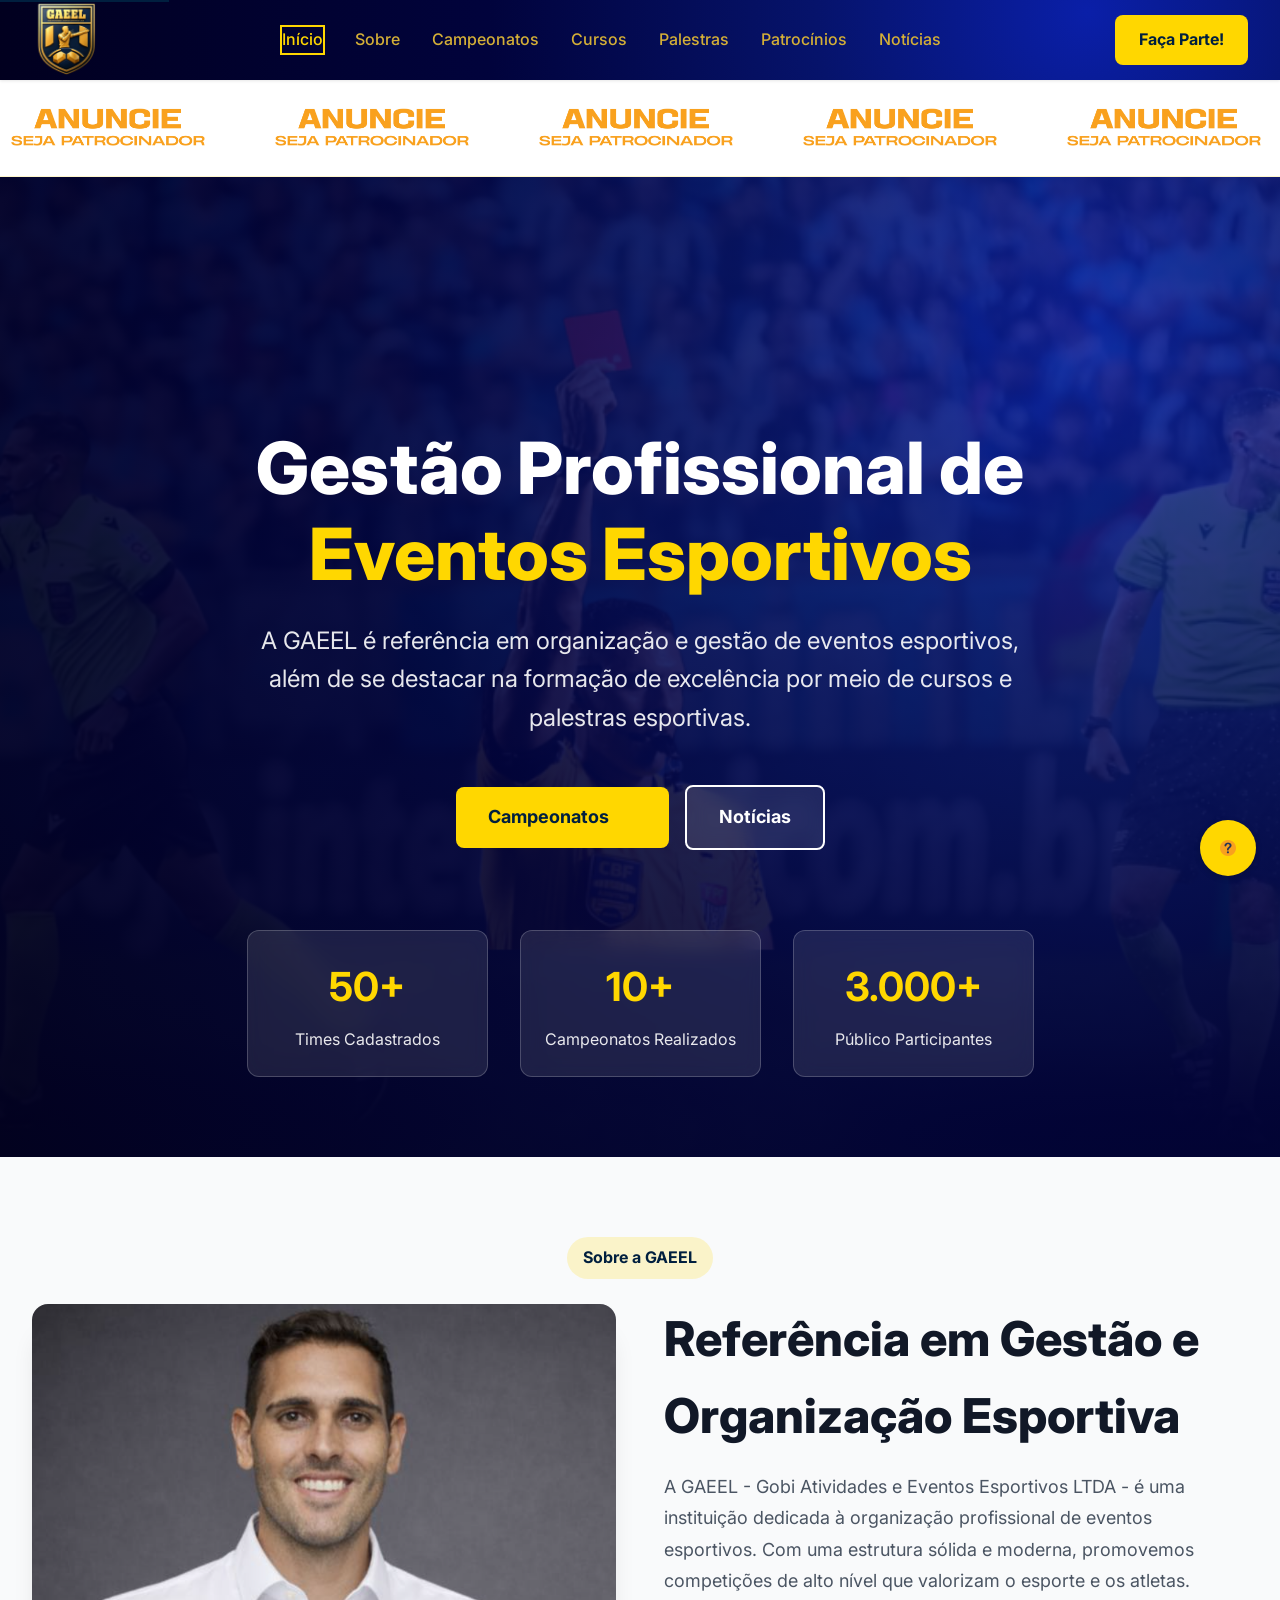
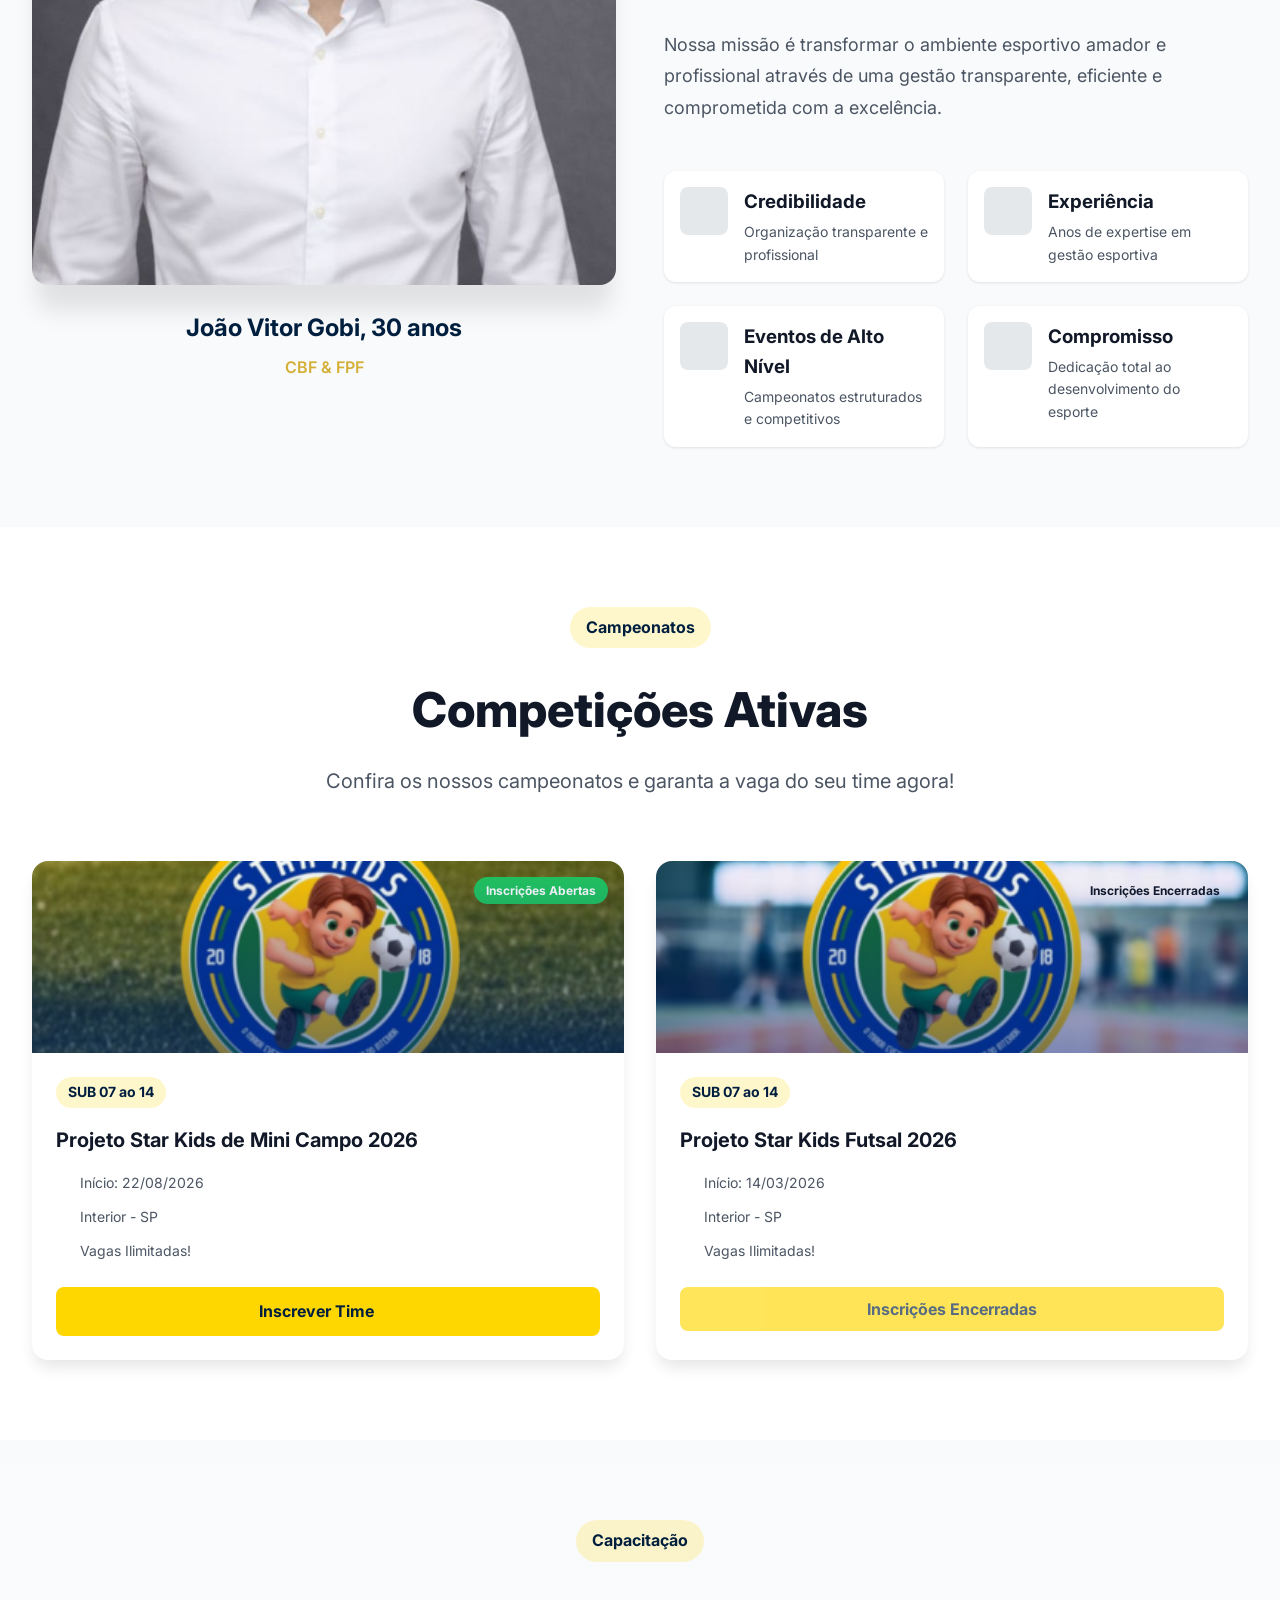
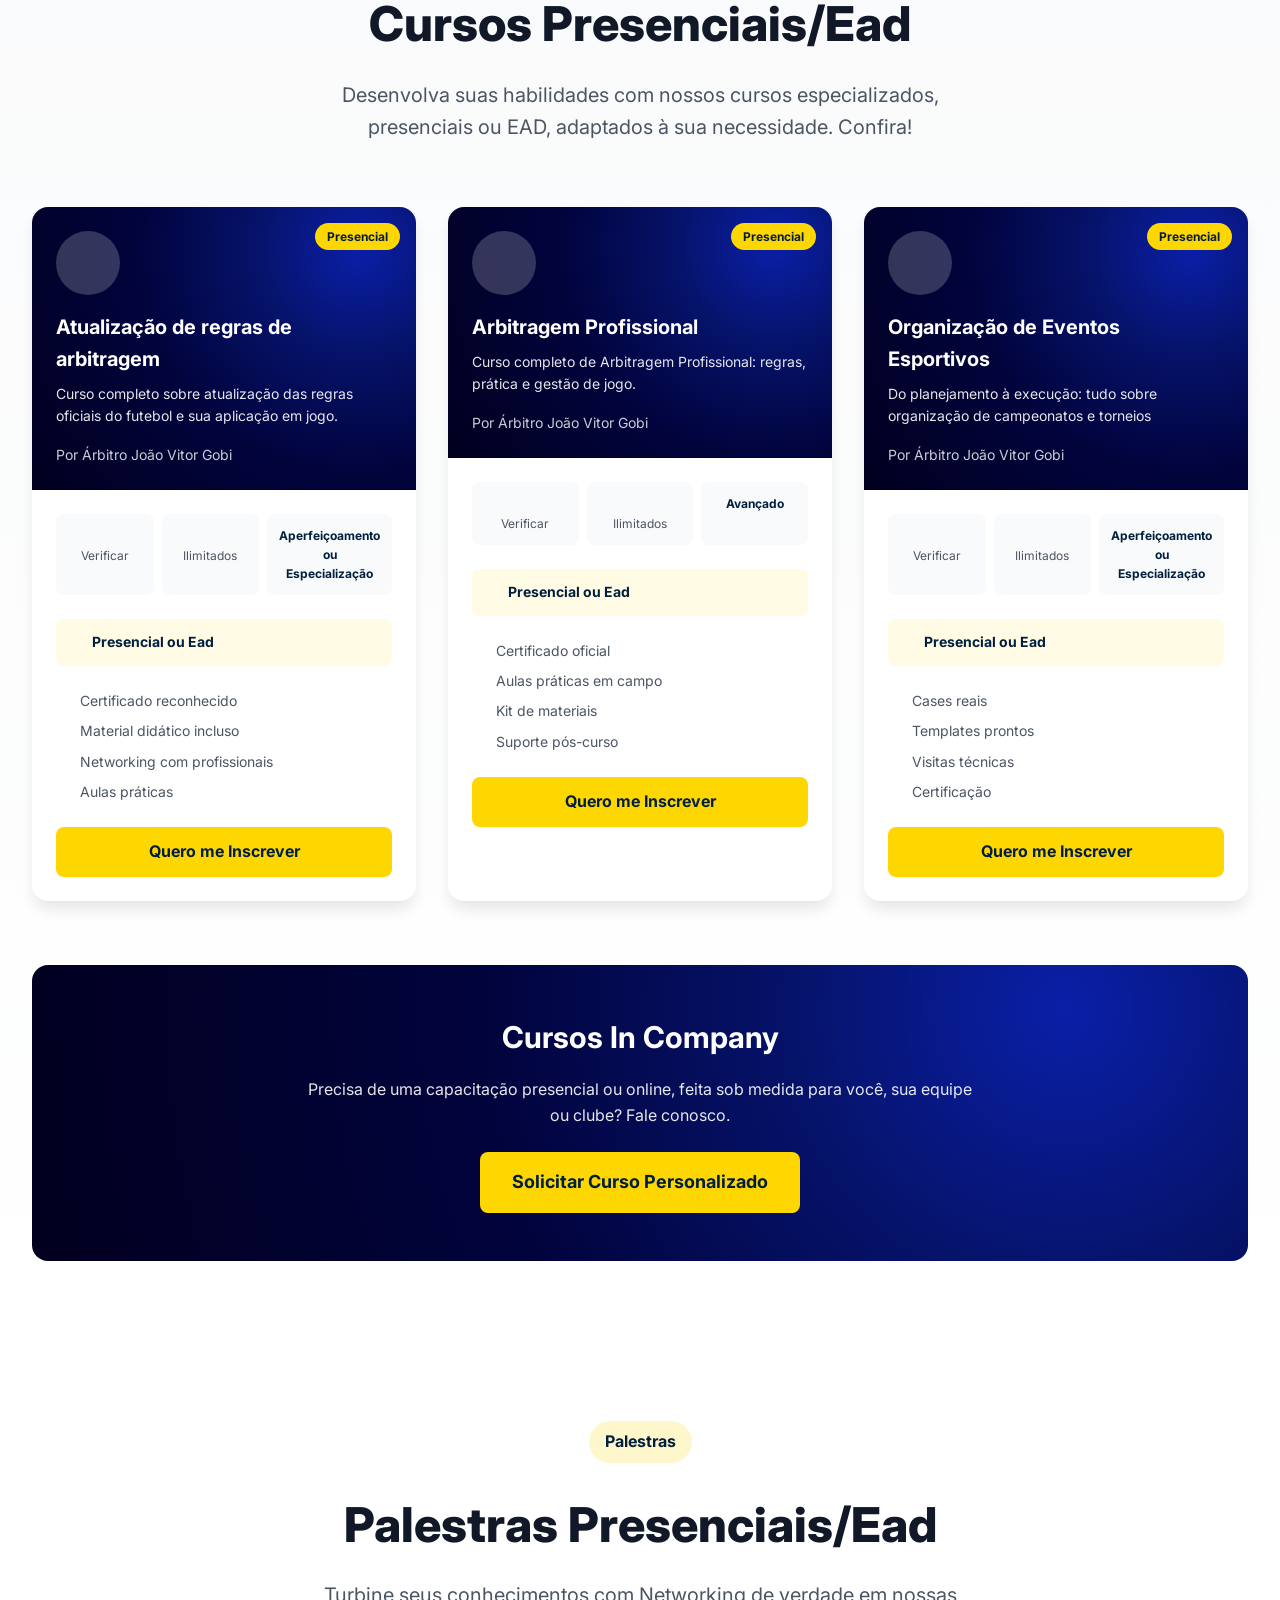
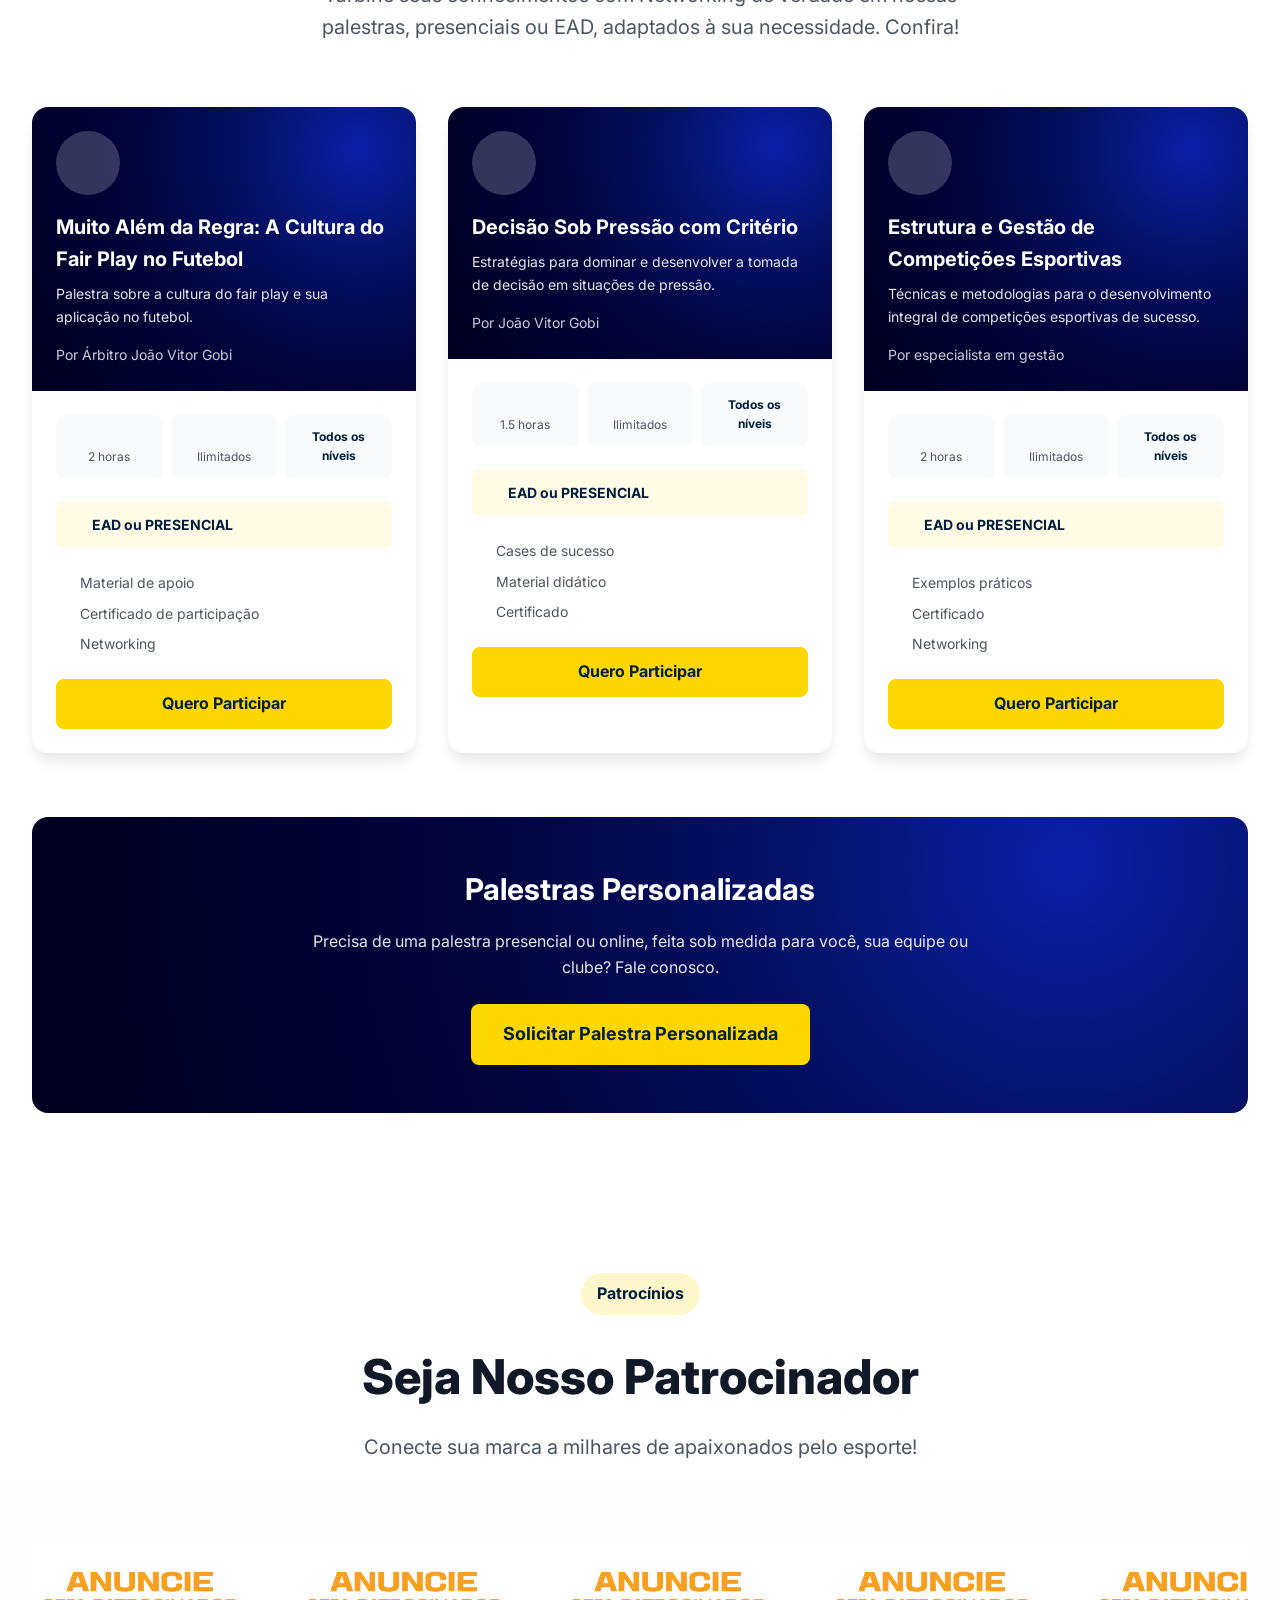
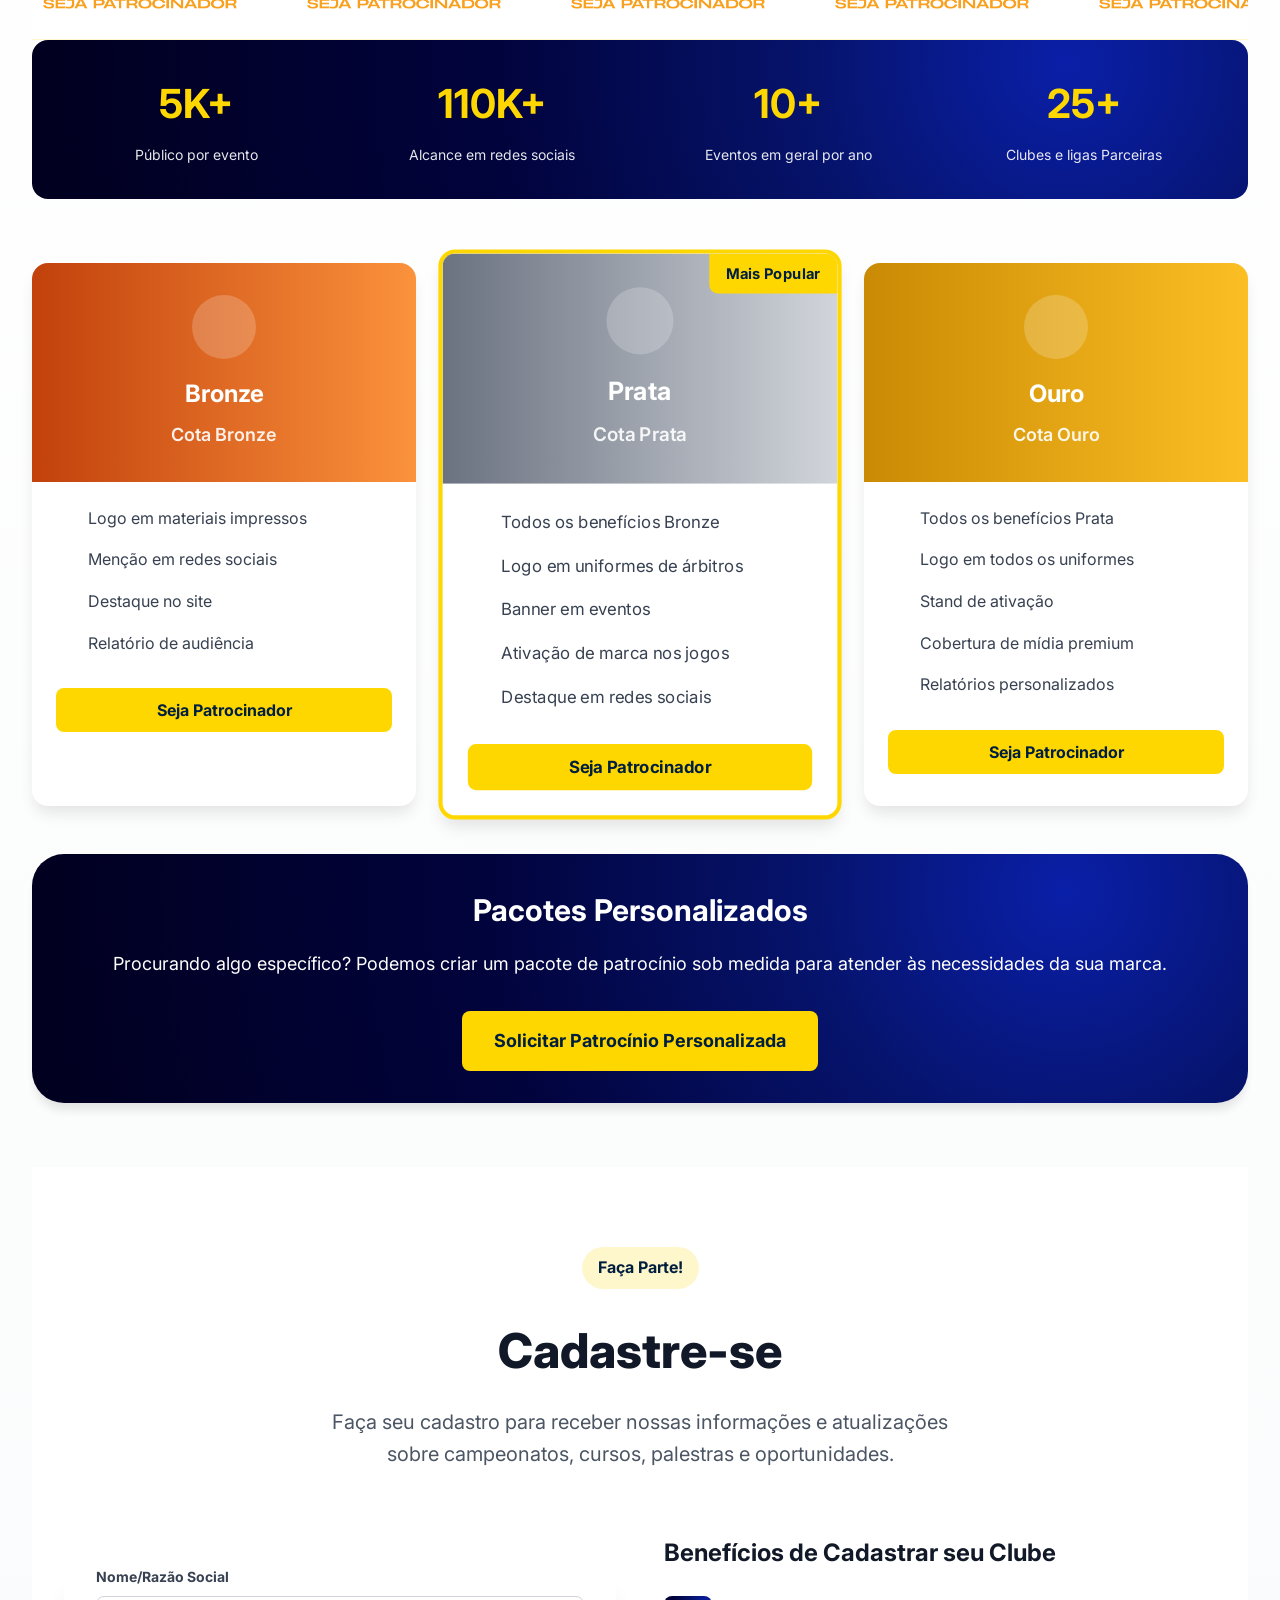
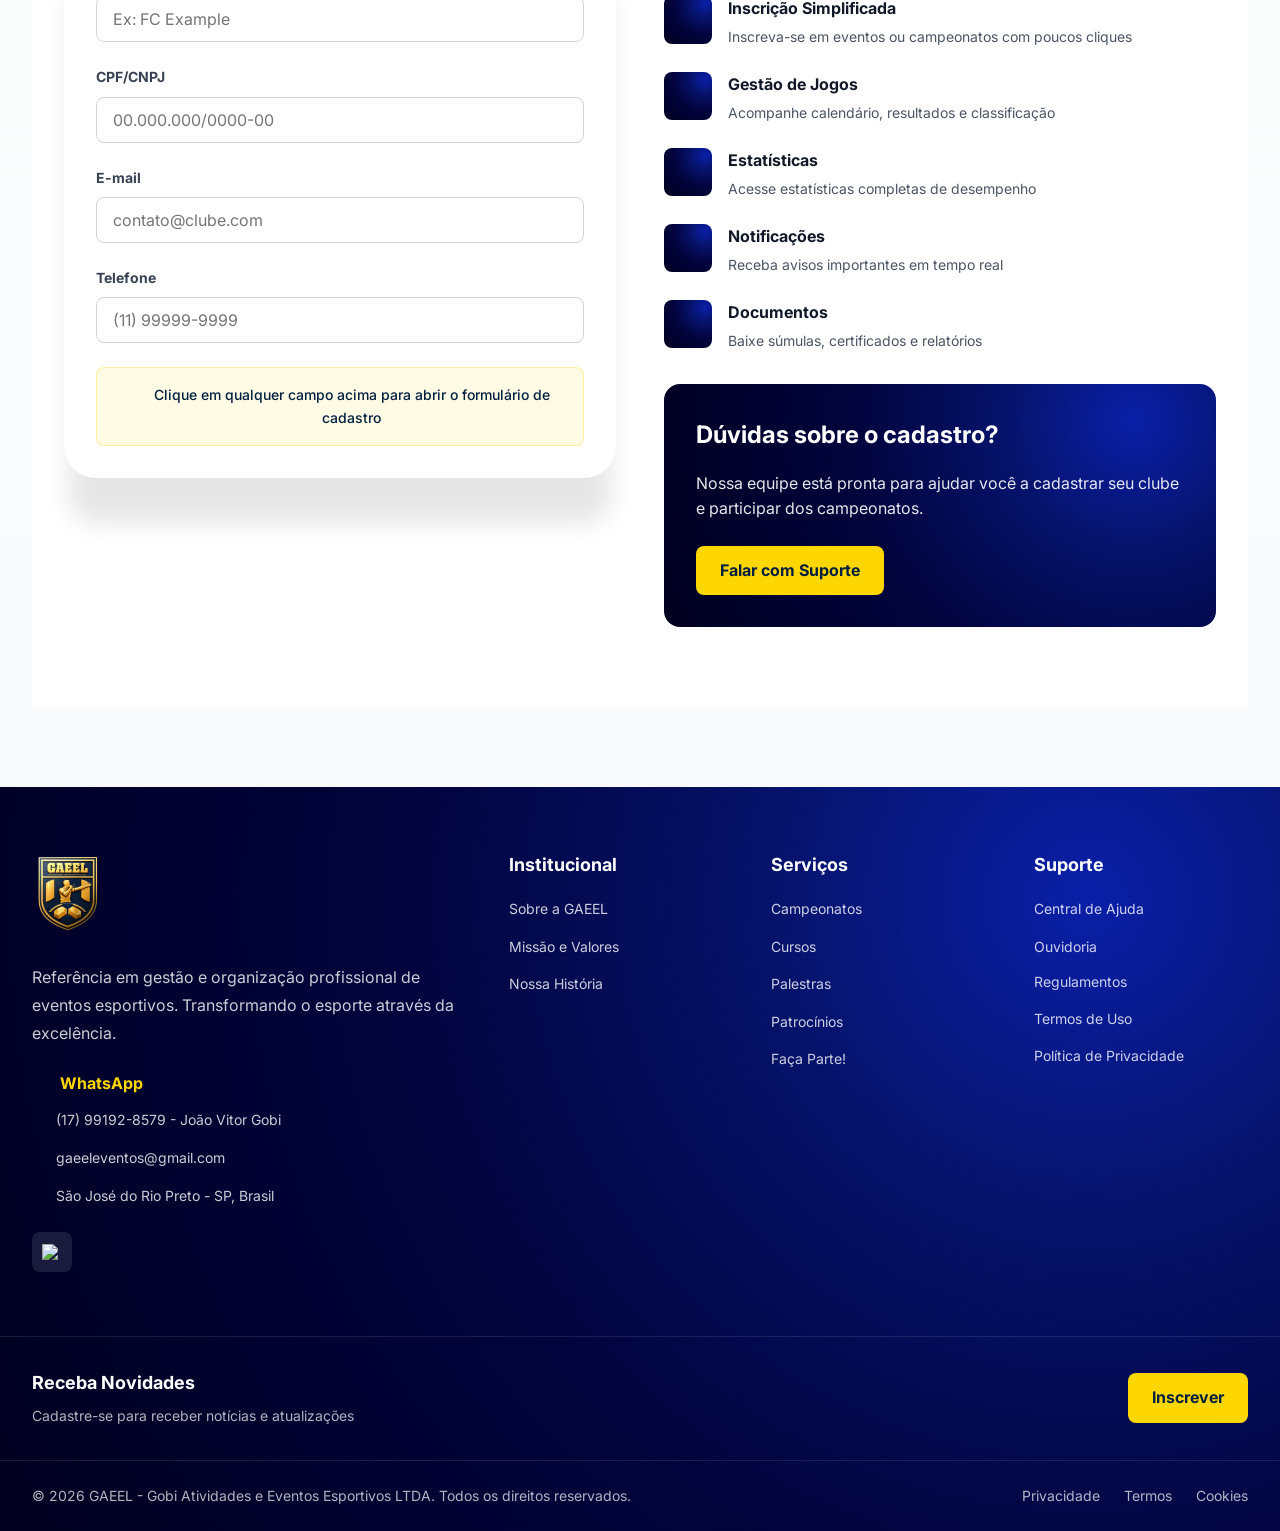
==== commit 13709a6d: "troca da logo, troca da cor azul" ====
--- a/index.html
+++ b/index.html
@@ -9,7 +9,7 @@
     <!-- Open Graph / Social -->
     <meta property="og:title" content="GAEEL - Gestão de Eventos Esportivos">
     <meta property="og:description" content="Organização profissional de eventos esportivos para clubes de todo o Brasil.">
-    <meta property="og:image" content="imagens/logo gaeel sem fundo.png">
+    <meta property="og:image" content="imagens/logo atualizada.png">
     <meta property="og:url" content="https://gaeel.com">
     <meta property="og:type" content="website">
     <meta name="twitter:card" content="summary_large_image">
@@ -20,7 +20,7 @@
     <link rel="preconnect" href="https://fonts.googleapis.com">
     <link rel="preconnect" href="https://fonts.gstatic.com" crossorigin>
     <link href="https://fonts.googleapis.com/css2?family=Inter:wght@400;500;600;700;800;900&display=swap" rel="stylesheet">
-    <link rel="icon" type="image/png" href="imagens/logo gaeel sem fundo.png">
+    <link rel="icon" type="image/png" href="imagens/logo atualizada.png">
     <!-- Lucide Icons -->
     <script src="https://unpkg.com/lucide@latest"></script>
     
@@ -36,7 +36,7 @@
             <div class="navbar-content">
                 <!-- Logo -->
                 <div class="navbar-logo">
-                    <img src="imagens/logo gaeel sem fundo.png" alt="GAEEL" class="logo-img" loading="lazy" decoding="async">
+                    <img src="imagens/logo atualizada.png" alt="GAEEL" class="logo-img" loading="lazy" decoding="async">
                 </div>
 
                 <!-- Desktop Menu -->
@@ -1235,7 +1235,7 @@
                 <!-- Brand Column -->
                 <div class="footer-brand">
                     <div class="footer-logo">
-                        <img src="imagens/logo gaeel sem fundo.png" alt="GAEEL" class="logo-img" loading="lazy" decoding="async">
+                        <img src="imagens/logo atualizada.png" alt="GAEEL" class="logo-img" loading="lazy" decoding="async">
                     </div>
                     
                     <p class="footer-description">
--- a/gaeel.css
+++ b/gaeel.css
@@ -158,7 +158,13 @@
     left: 0;
     right: 0;
     z-index: 1000;
-    background: var(--blue-dark);
+    background: radial-gradient(
+        circle at 85% 15%,
+        #0A1FA8 0%,
+        #06136B 25%,
+        #01033C 55%,
+        #01001F 100%
+    );
     box-shadow: 0 1px 3px rgba(0, 0, 0, 0.1);
 }
 
@@ -167,11 +173,11 @@
     justify-content: space-between;
     align-items: center;
     height: 5rem;
-    overflow-x: auto; /* prevent overflow on very small screens */
+    overflow: hidden;
 }
 
 .navbar-logo img {
-    height: 4rem;
+    height: 4.8rem;
     width: auto;
 }
 
@@ -330,7 +336,7 @@
 }
 
 .btn-primary {
-    background:#FFD700;
+    background: var(--yellow);
     color: #001f3f;
 }
 
@@ -620,7 +626,13 @@
     flex-direction: column;
 }
 .chatbot-header {
-    background: var(--blue-dark);
+    background: radial-gradient(
+        circle at 85% 15%,
+        #0A1FA8 0%,
+        #06136B 25%,
+        #01033C 55%,
+        #01001F 100%
+    );
     color: var(--white);
     padding: 0.75rem 1rem;
     font-weight: 700;
@@ -706,10 +718,13 @@
 .hero-overlay {
     position: absolute;
     inset: 0;
-    background: linear-gradient(to right, 
-        rgba(24, 76, 128, 0.95), 
-        rgba(0, 31, 63, 0.85), 
-        rgba(0, 31, 63, 0.75));
+    background: radial-gradient(
+        circle at 85% 15%,
+        rgba(10, 31, 168, 0.8) 0%,
+        rgba(6, 19, 107, 0.85) 25%,
+        rgba(1, 3, 60, 0.9) 55%,
+        rgba(1, 0, 31, 0.95) 100%
+    );
 }
 
 .hero-pattern {
@@ -1249,7 +1264,13 @@
 }
 
 .course-header {
-    background: linear-gradient(to right, var(--blue-dark), var(--blue-medium));
+    background: radial-gradient(
+        circle at 85% 15%,
+        #0A1FA8 0%,
+        #06136B 25%,
+        #01033C 55%,
+        #01001F 100%
+    );
     padding: 1.5rem;
     color: var(--white);
     position: relative;
@@ -1356,7 +1377,13 @@
 .cta-box {
     margin-top: 4rem;
     text-align: center;
-    background: linear-gradient(to right, var(--blue-dark), var(--blue-medium));
+    background: radial-gradient(
+        circle at 85% 15%,
+        #0A1FA8 0%,
+        #06136B 25%,
+        #01033C 55%,
+        #01001F 100%
+    );
     border-radius: 1rem;
     padding: 3rem;
 }
@@ -1381,7 +1408,13 @@
    ========================================= */
 
 .stats-banner {
-    background: linear-gradient(to right, var(--blue-dark), var(--blue-medium));
+    background: radial-gradient(
+        circle at 85% 15%,
+        #0A1FA8 0%,
+        #06136B 25%,
+        #01033C 55%,
+        #01001F 100%
+    );
     border-radius: 1rem;
     padding: 2rem;
     margin-bottom: 4rem;
@@ -1507,7 +1540,13 @@
 .custom-package-box {
     margin-top: 3rem;
     margin-block-end:4rem ;
-    background:linear-gradient(to right, var(--blue-dark), var(--blue-medium));
+    background: radial-gradient(
+        circle at 85% 15%,
+        #0A1FA8 0%,
+        #06136B 25%,
+        #01033C 55%,
+        #01001F 100%
+    );
     border-radius: 2rem;
     box-shadow: 0 10px 10px -3px rgba(0, 0, 0, 0.1);
     padding: 2rem;
@@ -1715,7 +1754,13 @@
     flex-shrink: 0;
     width: 3rem;
     height: 3rem;
-    background: linear-gradient(to bottom right, var(--blue-dark), var(--blue-medium));
+    background: radial-gradient(
+        circle at 85% 15%,
+        #0A1FA8 0%,
+        #06136B 25%,
+        #01033C 55%,
+        #01001F 100%
+    );
     border-radius: 0.5rem;
     display: flex;
     align-items: center;
@@ -1736,7 +1781,13 @@
 
 /* Support Box */
 .support-box {
-    background: linear-gradient(to right, var(--blue-dark), var(--blue-medium));
+    background: radial-gradient(
+        circle at 85% 15%,
+        #0A1FA8 0%,
+        #06136B 25%,
+        #01033C 55%,
+        #01001F 100%
+    );
     border-radius: 1rem;
     padding: 2rem;
     color: var(--white);
@@ -1758,7 +1809,13 @@
    ========================================= */
 
 .footer {
-    background: var(--blue-dark);
+    background: radial-gradient(
+        circle at 85% 15%,
+        #0A1FA8 0%,
+        #06136B 25%,
+        #01033C 55%,
+        #01001F 100%
+    );
     color: var(--white);
 }
 
@@ -1778,7 +1835,7 @@
 }
 
 .footer-logo img {
-    height: 4rem;
+    height: 5rem;
     width: auto;
 }
 
@@ -2130,7 +2187,13 @@
 }
 
 .lecture-header {
-    background: linear-gradient(to right, var(--blue-dark), var(--blue-medium));
+    background: radial-gradient(
+        circle at 85% 15%,
+        #0A1FA8 0%,
+        #06136B 25%,
+        #01033C 55%,
+        #01001F 100%
+    );
     padding: 1.5rem;
     color: var(--white);
     position: relative;
@@ -2241,7 +2304,13 @@
     align-items: center;
     padding: 1.5rem;
     border-bottom: 1px solid var(--gray-200);
-    background: var(--blue-dark);
+    background: radial-gradient(
+        circle at 85% 15%,
+        #0A1FA8 0%,
+        #06136B 25%,
+        #01033C 55%,
+        #01001F 100%
+    );
     color: var(--white);
 }
 
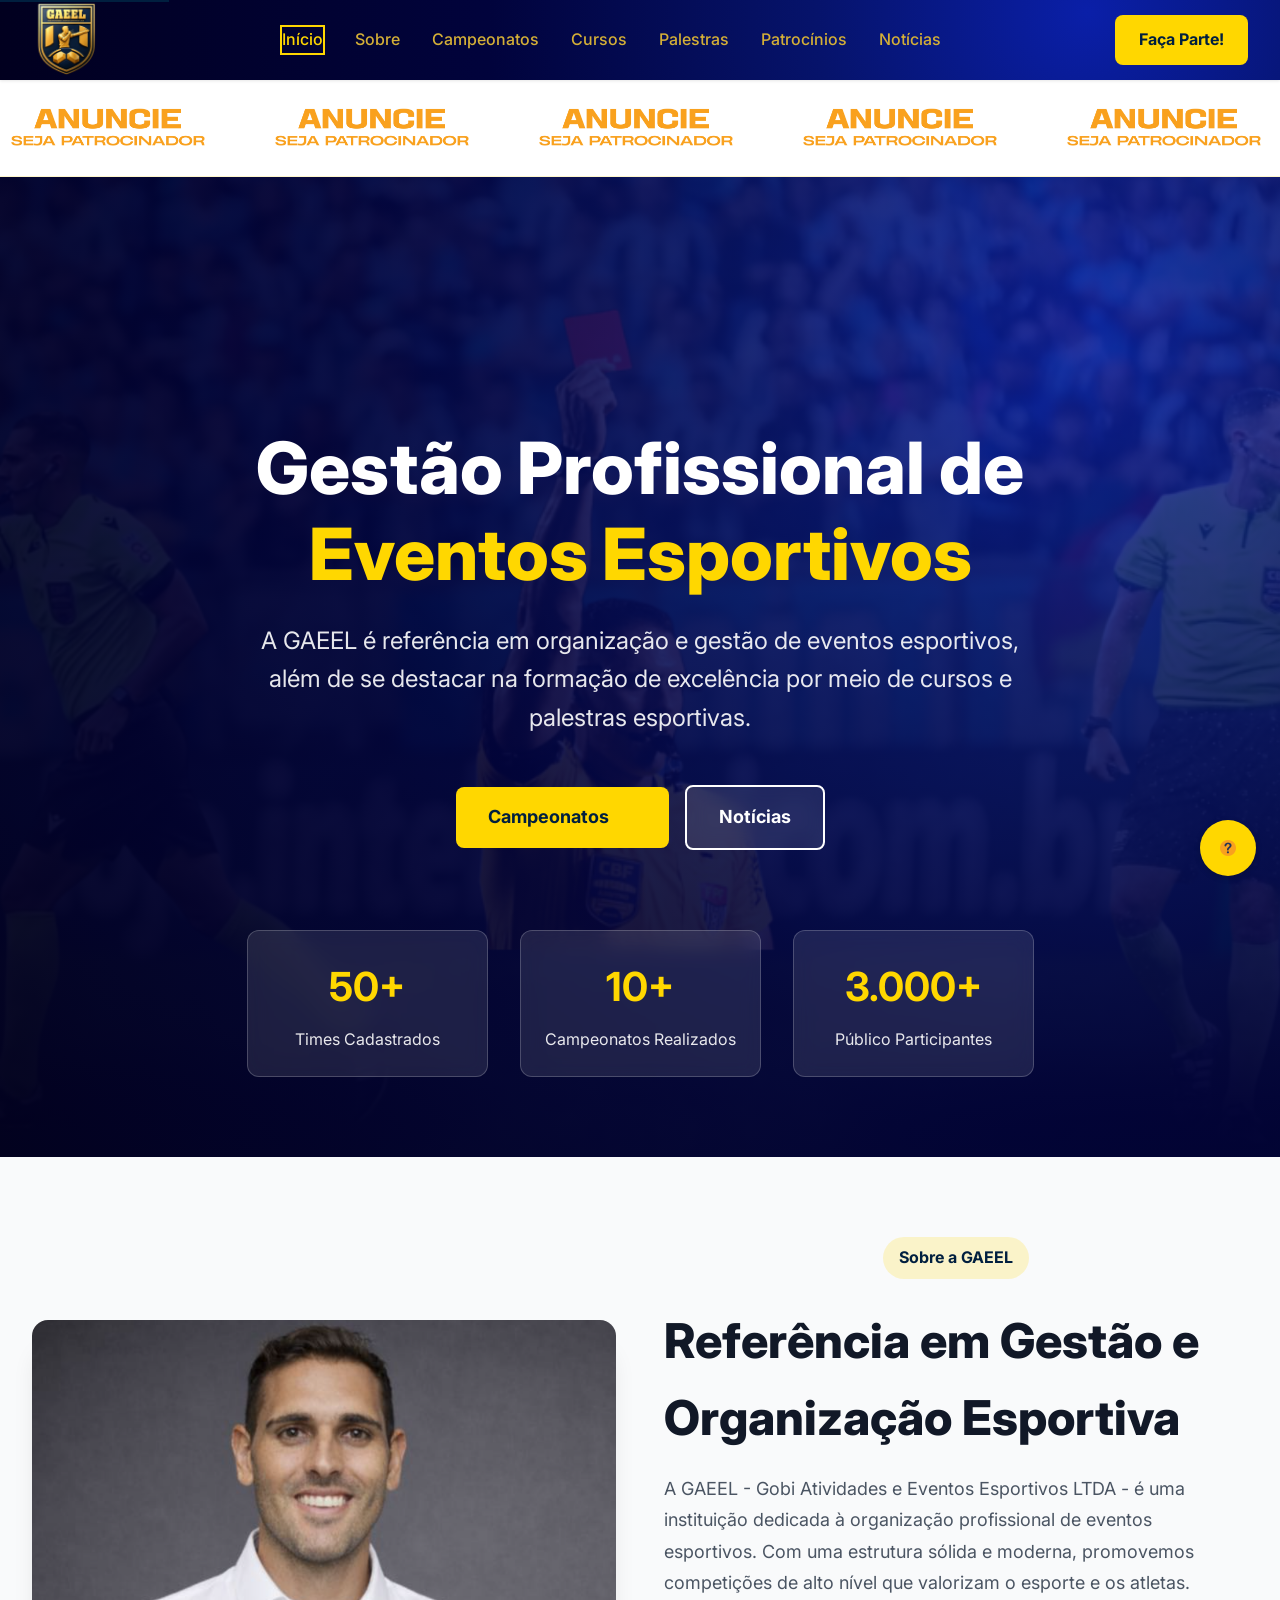
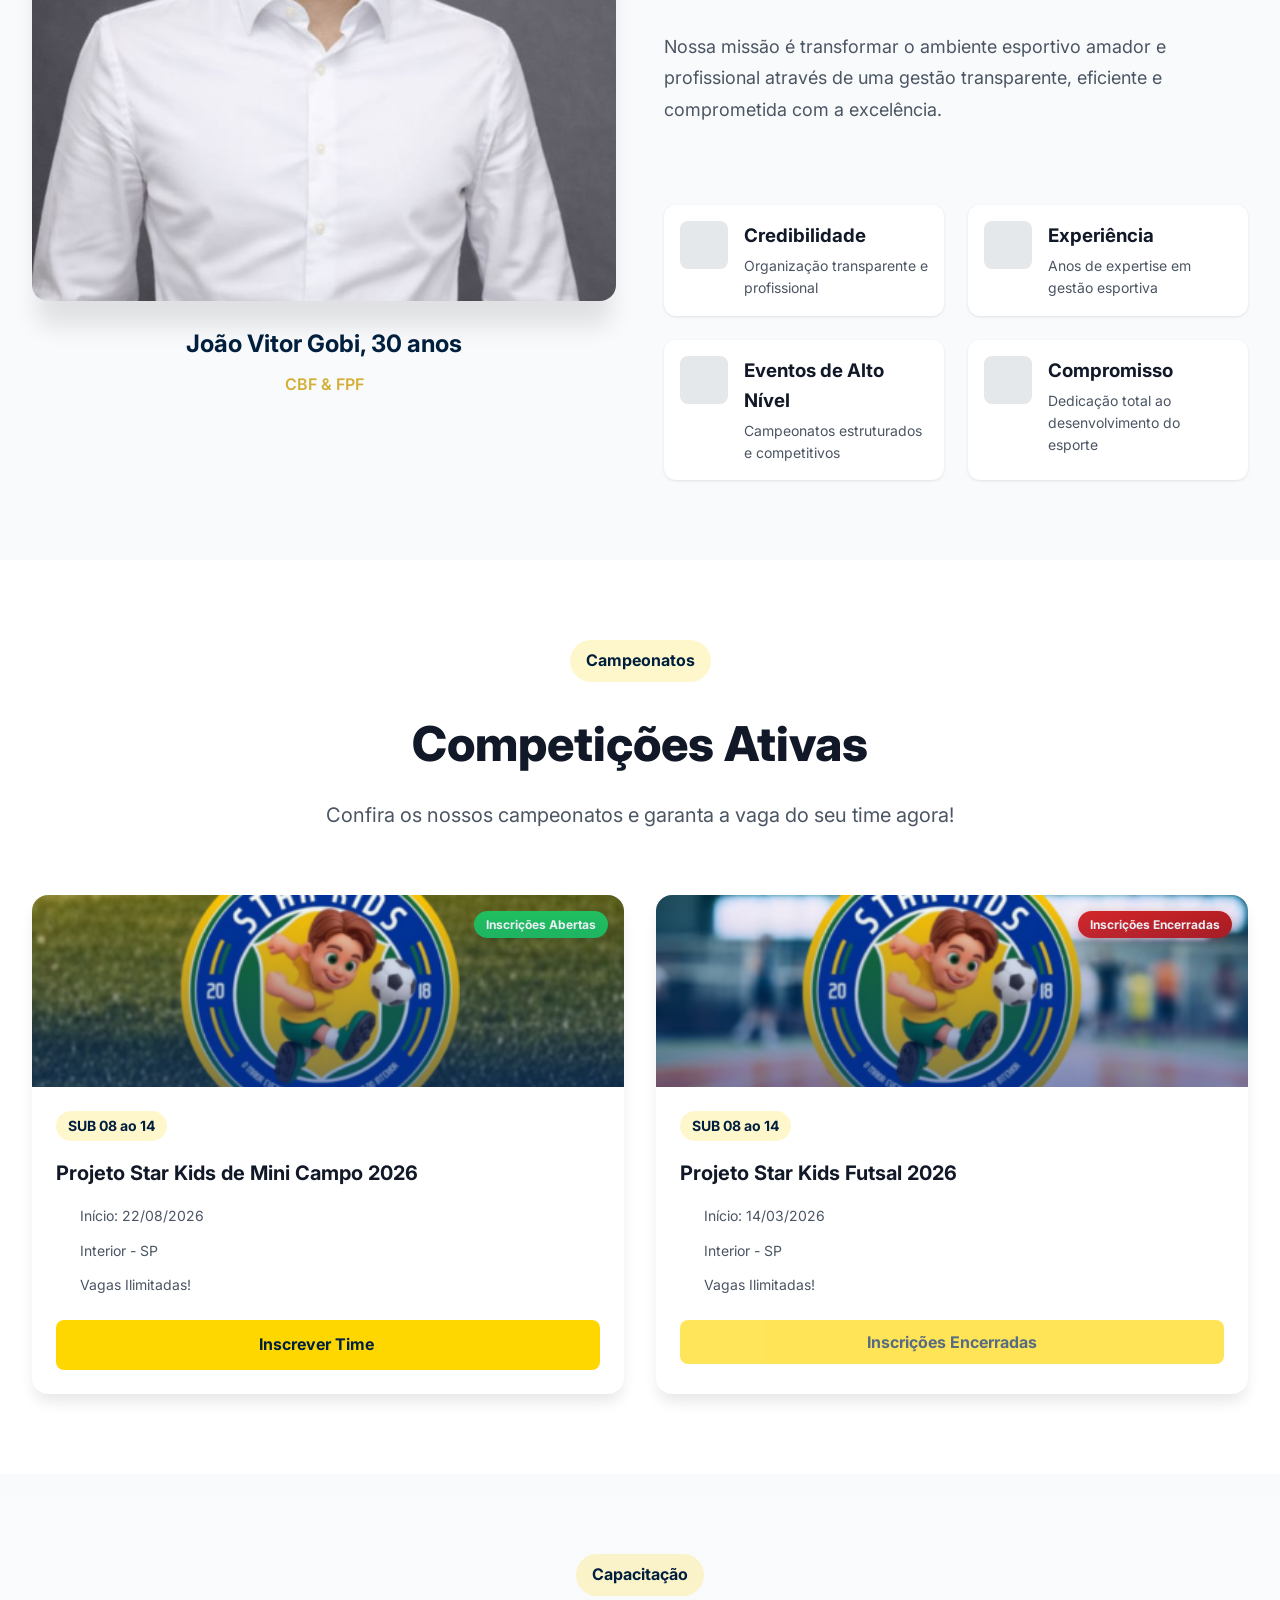
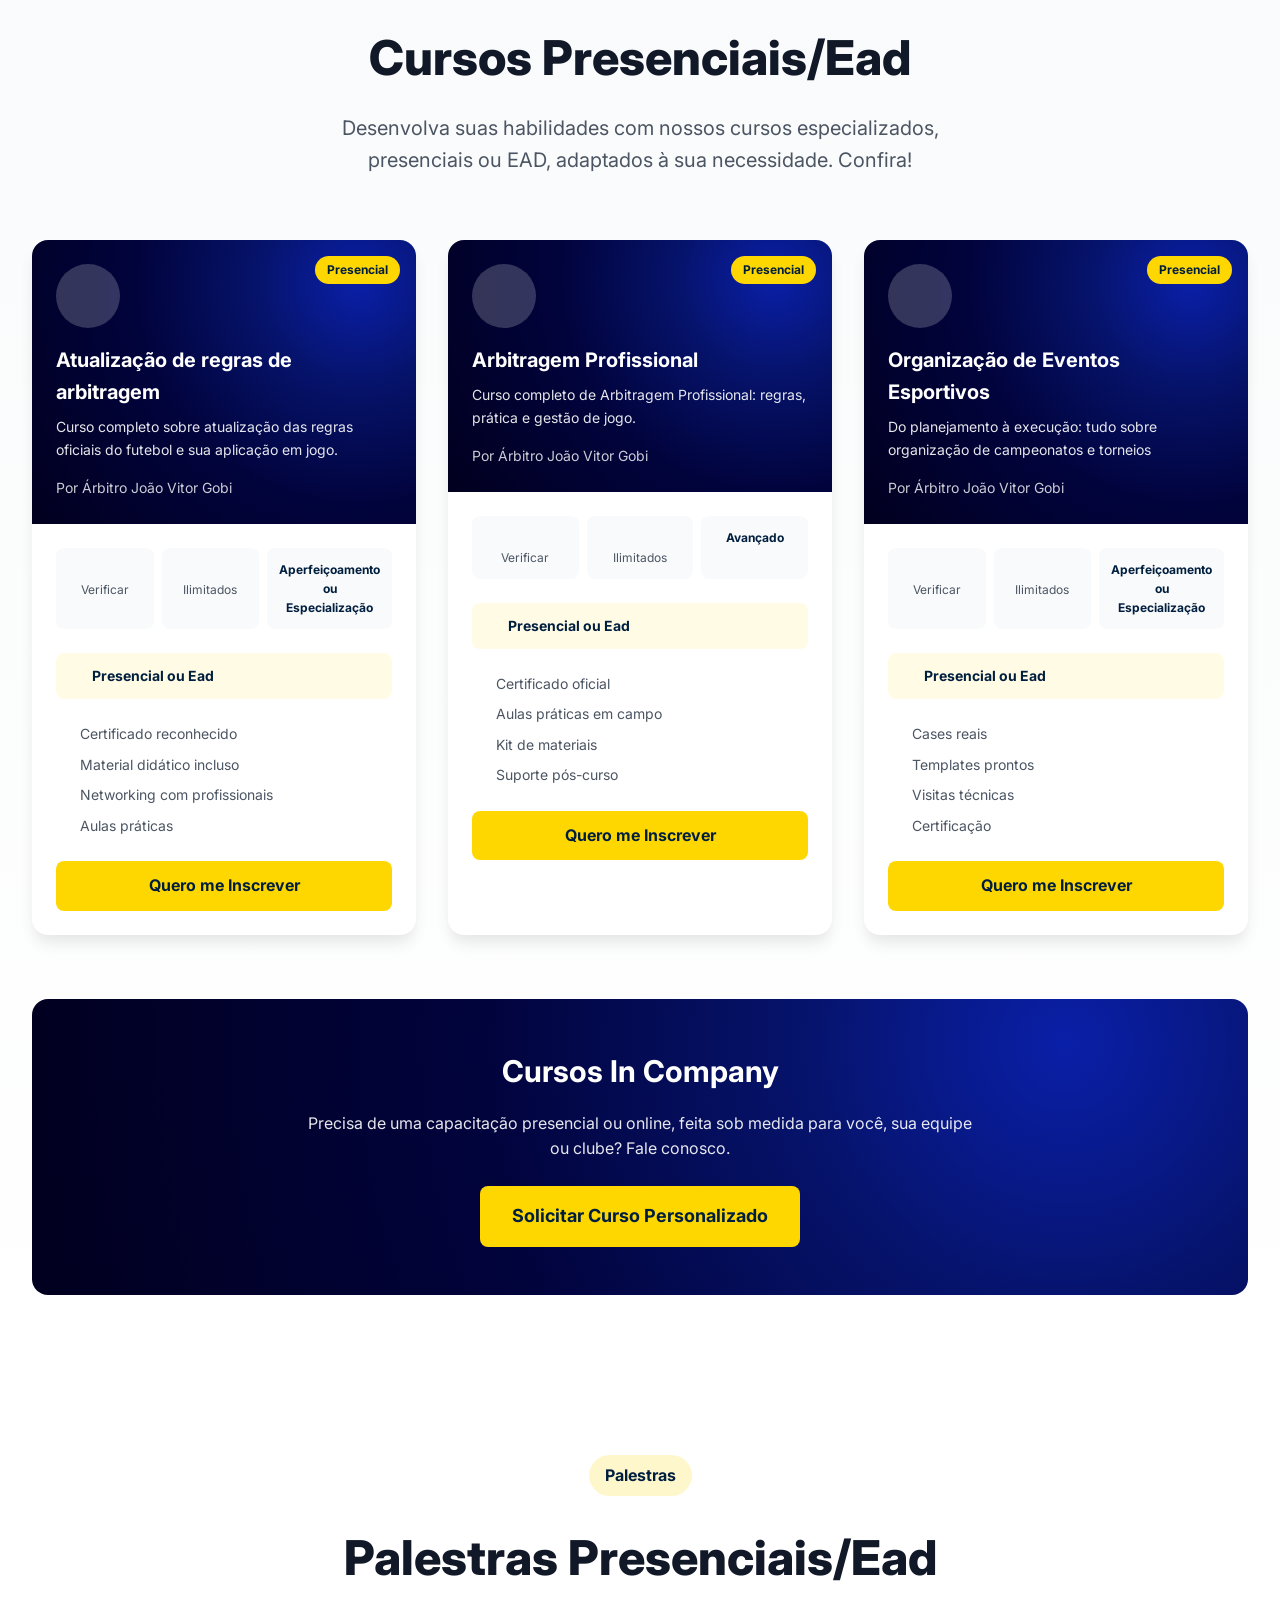
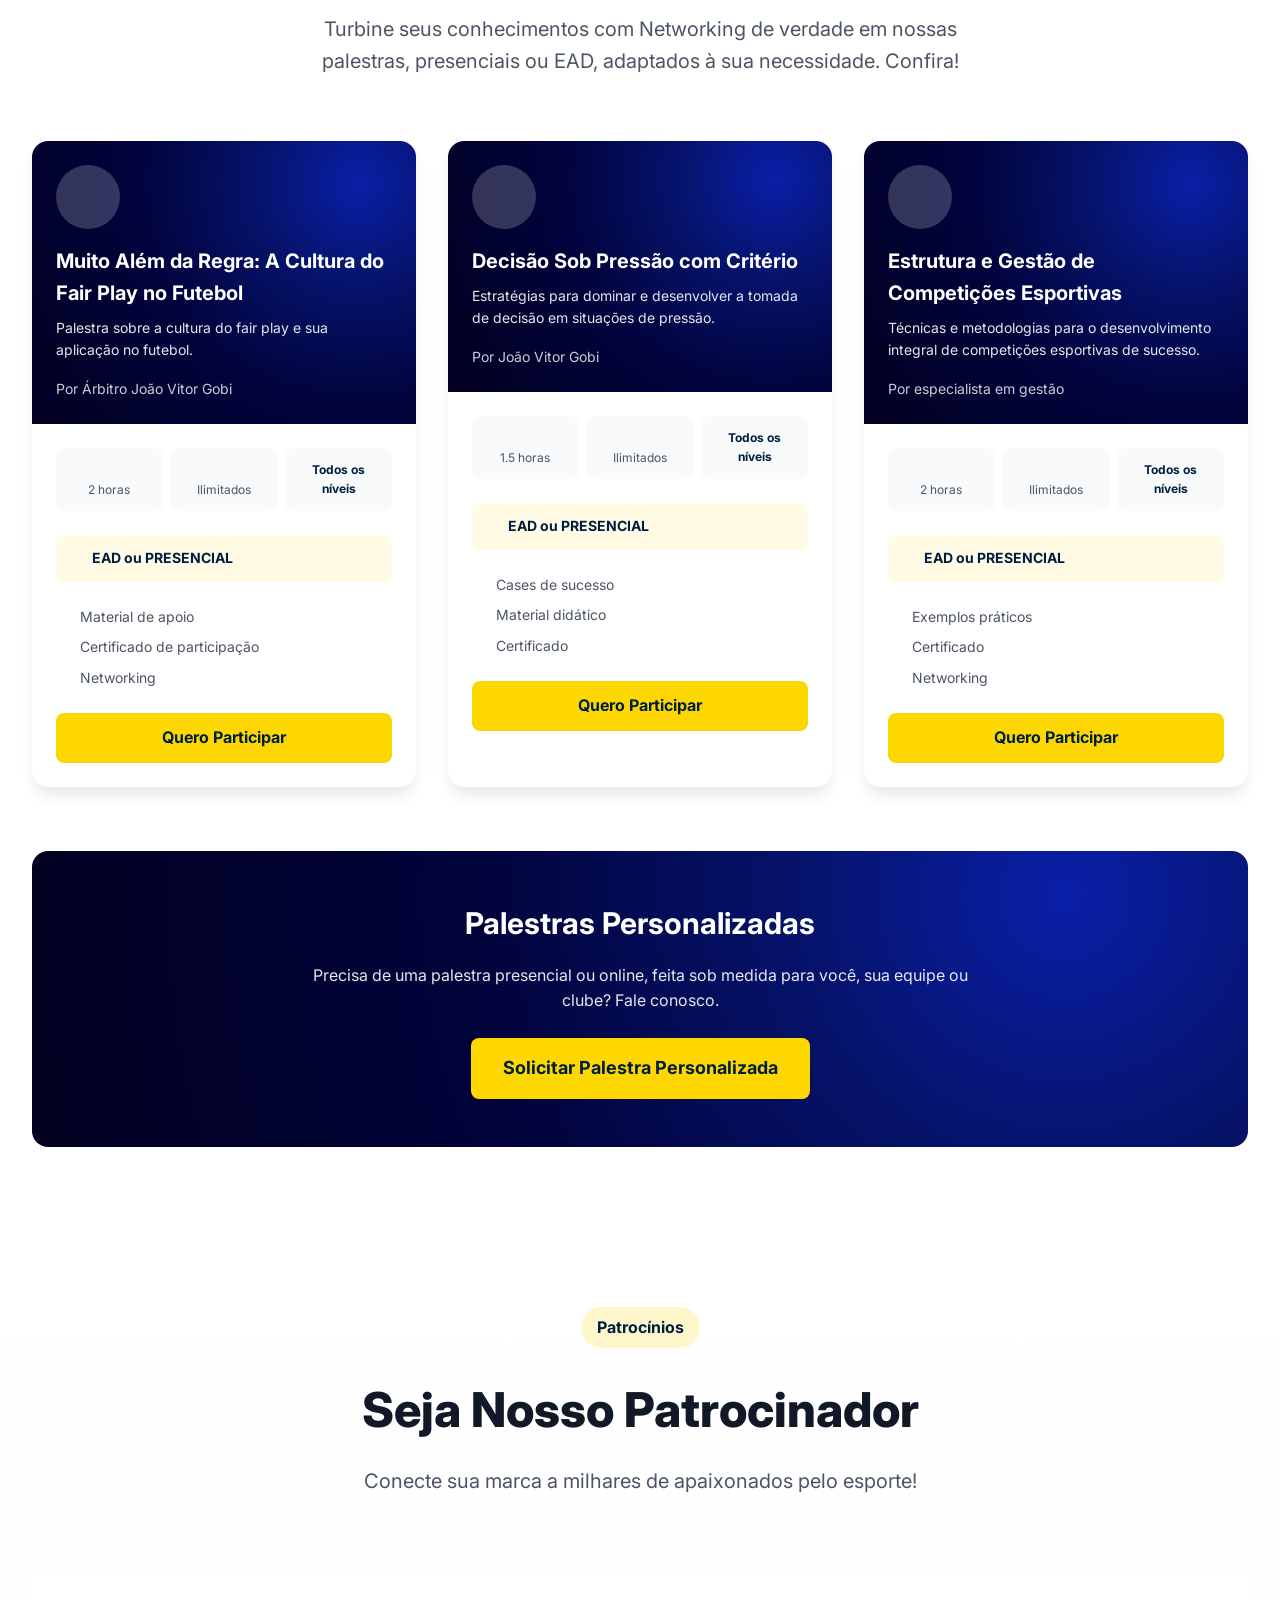
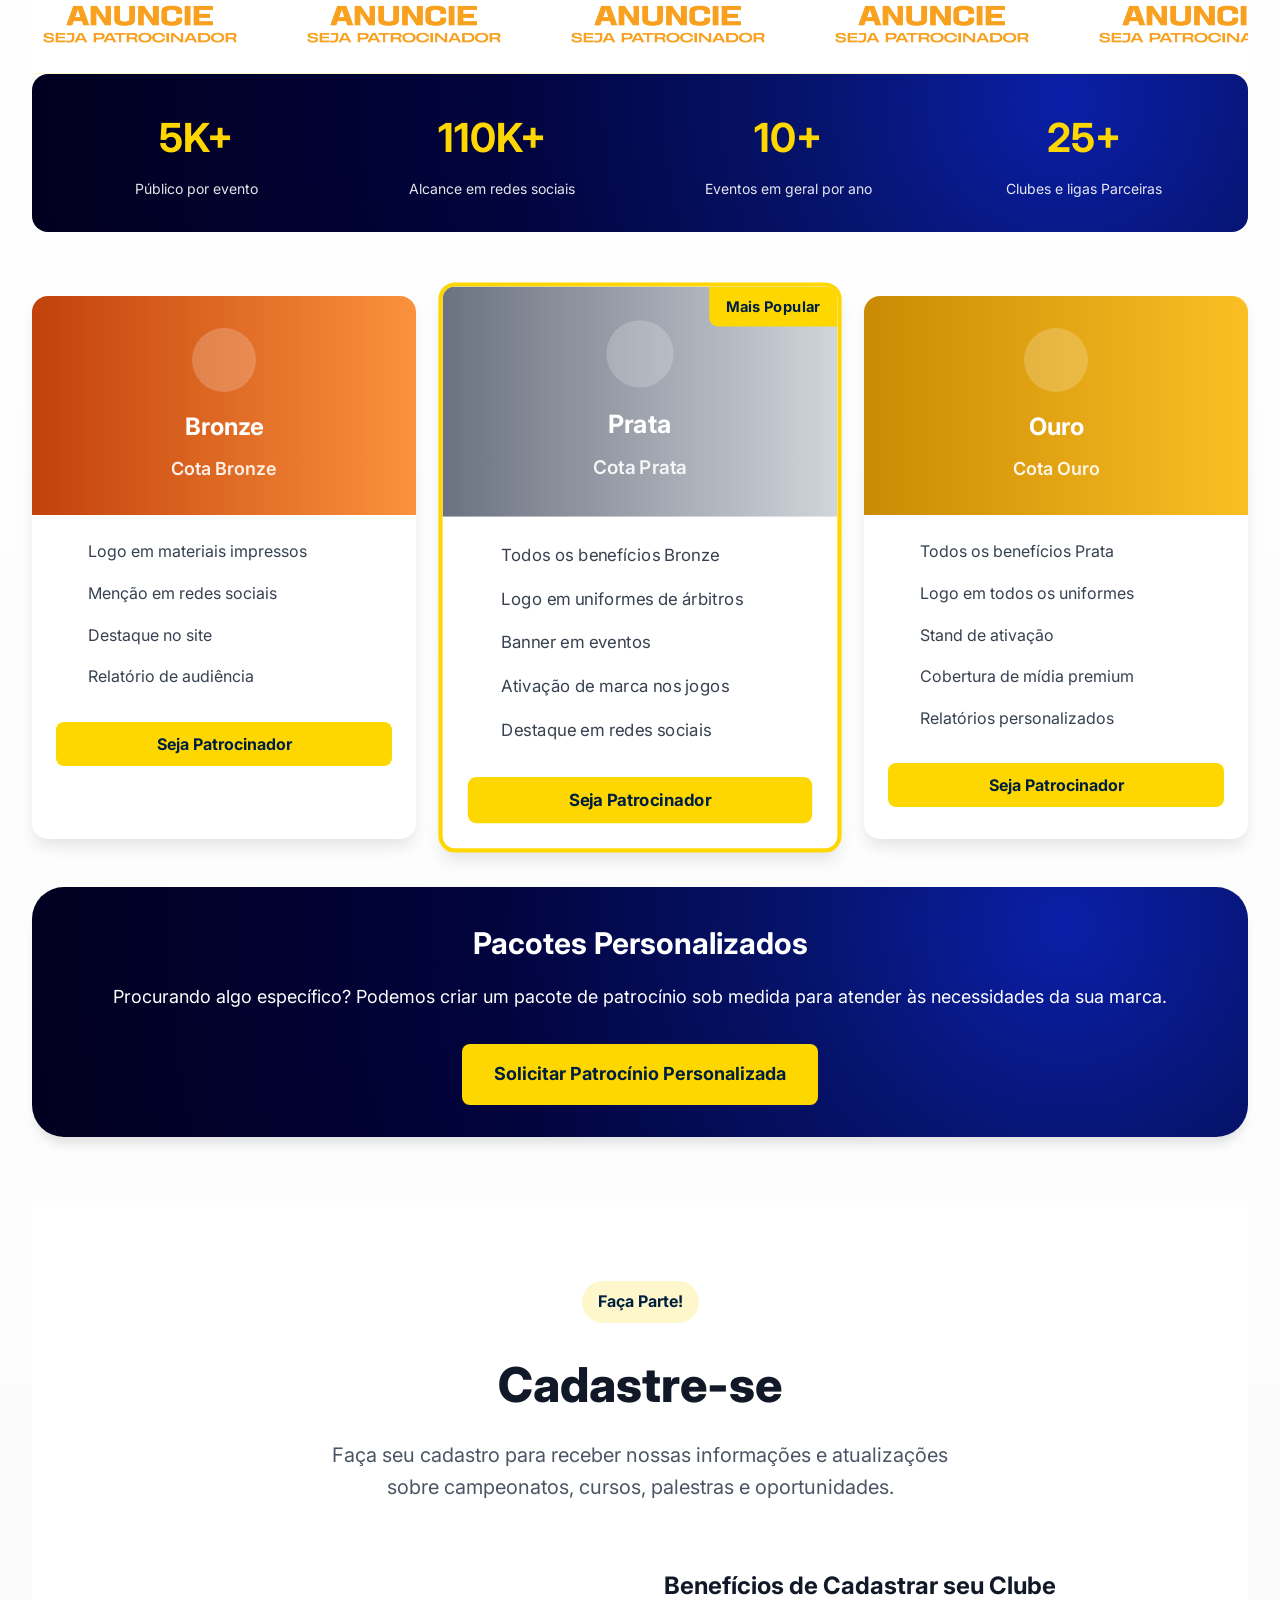
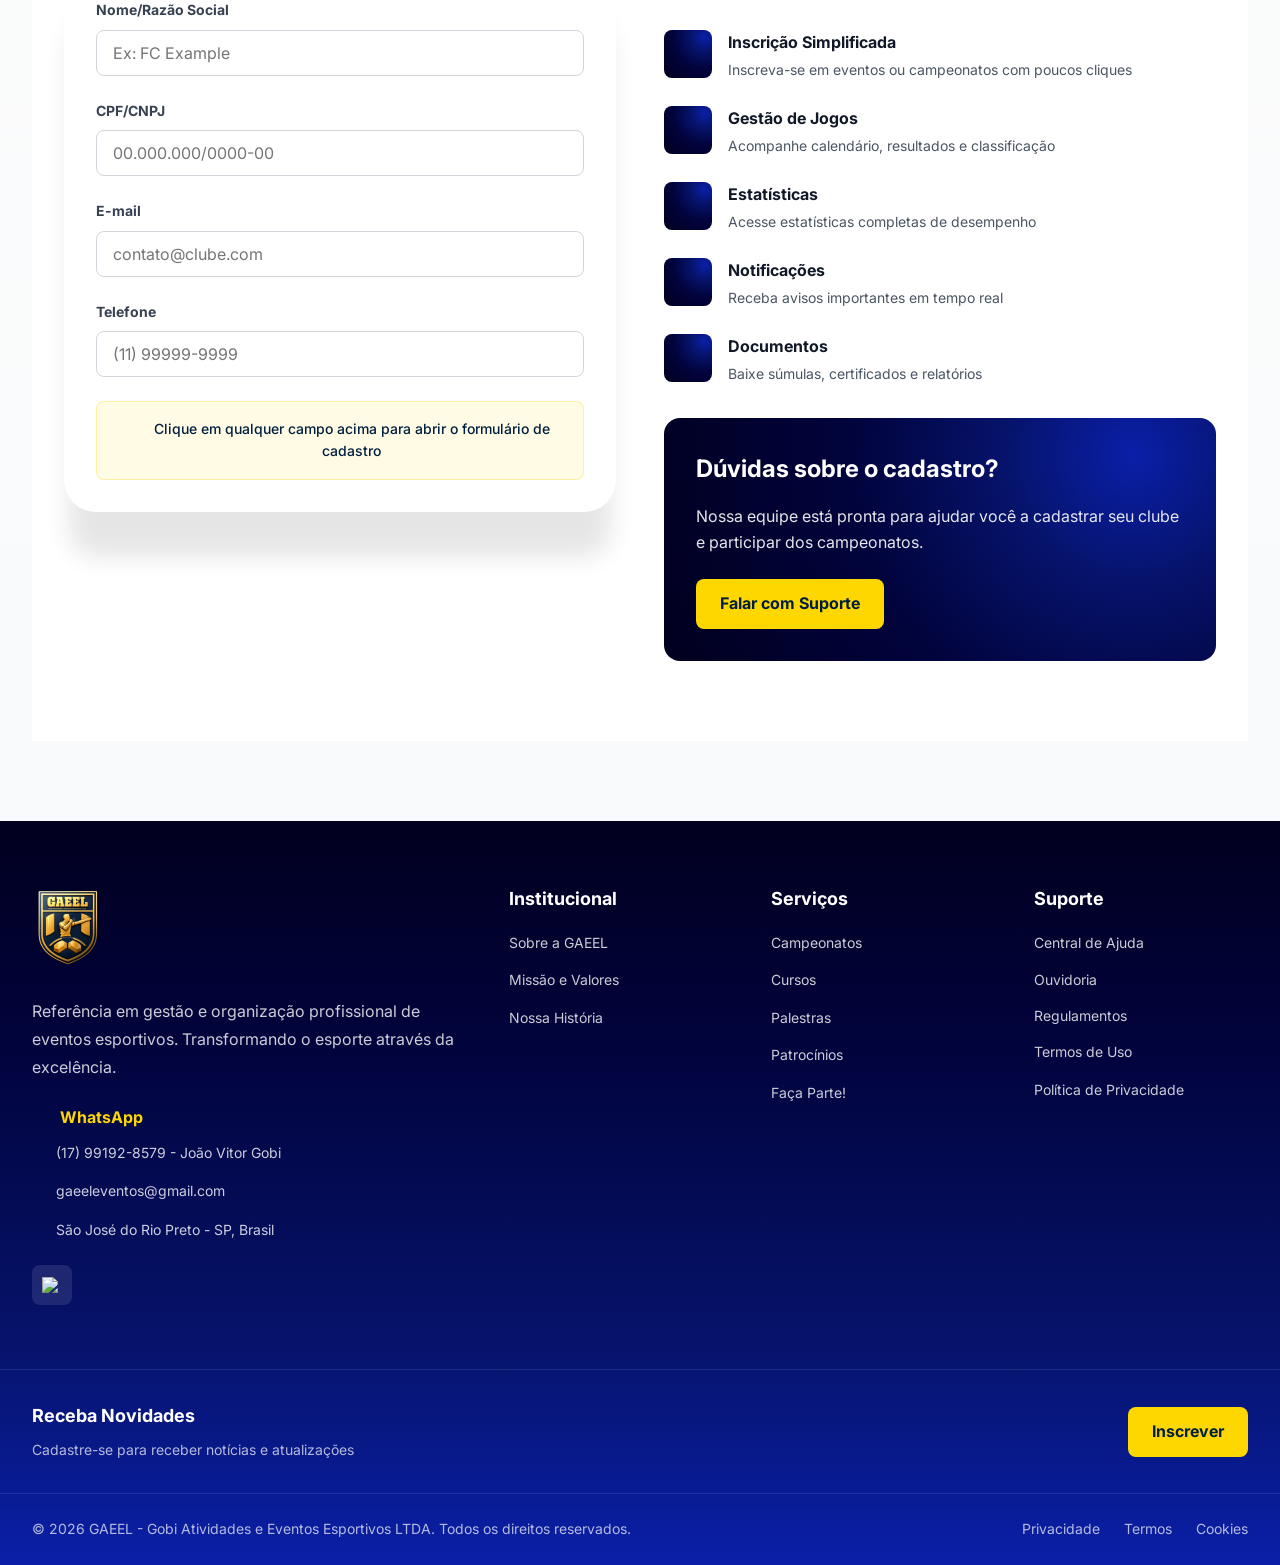
==== commit dceb1afc: "ajuste no layout da seção "about" e atualização do estilo do footer" ====
--- a/index.html
+++ b/index.html
@@ -295,7 +295,7 @@
                     </div>
 
                     <div class="card-content">
-                        <span class="category-badge">SUB 07 ao 14</span>
+                        <span class="category-badge">SUB 08 ao 14</span>
                         <h3 class="card-title">Projeto Star Kids de Mini Campo 2026</h3>
 
                         <div class="card-info">
@@ -336,7 +336,7 @@
                     </div>
 
                     <div class="card-content">
-                        <span class="category-badge">SUB 07 ao 14</span>
+                        <span class="category-badge">SUB 08 ao 14</span>
                         <h3 class="card-title">Projeto Star Kids Futsal 2026</h3>
 
                         <div class="card-info">
--- a/gaeel.css
+++ b/gaeel.css
@@ -949,6 +949,12 @@
 
 .about-content {
     padding: 0;
+    display: flex;
+    flex-direction: column;
+}
+
+.about-content .section-badge {
+    align-self: center;
 }
 
 .text-large {
@@ -1013,15 +1019,7 @@
     }
 
     .about-content {
-        padding-top: 4rem;
-    }
-
-    .about-content .section-badge {
-        position: absolute;
-        top: 0;
-        left: 50%;
-        transform: translateX(-50%);
-        margin-bottom: 0;
+        /* Padding removed to allow centered badge in flow */
     }
 }
 
@@ -1156,6 +1154,12 @@
 .badge-success {
     background: var(--success);
     color: var(--white);
+}
+
+.badge-danger {
+    background: linear-gradient(135deg, #DC2626 0%, #B91C1C 100%);
+    color: var(--white);
+    box-shadow: 0 2px 8px rgba(220, 38, 38, 0.3);
 }
 
 .badge-warning {
@@ -1809,12 +1813,12 @@
    ========================================= */
 
 .footer {
-    background: radial-gradient(
-        circle at 85% 15%,
-        #0A1FA8 0%,
-        #06136B 25%,
-        #01033C 55%,
-        #01001F 100%
+    background: linear-gradient(
+        180deg,
+        #01001F 0%,
+        #01033C 30%,
+        #06136B 70%,
+        #0A1FA8 100%
     );
     color: var(--white);
 }
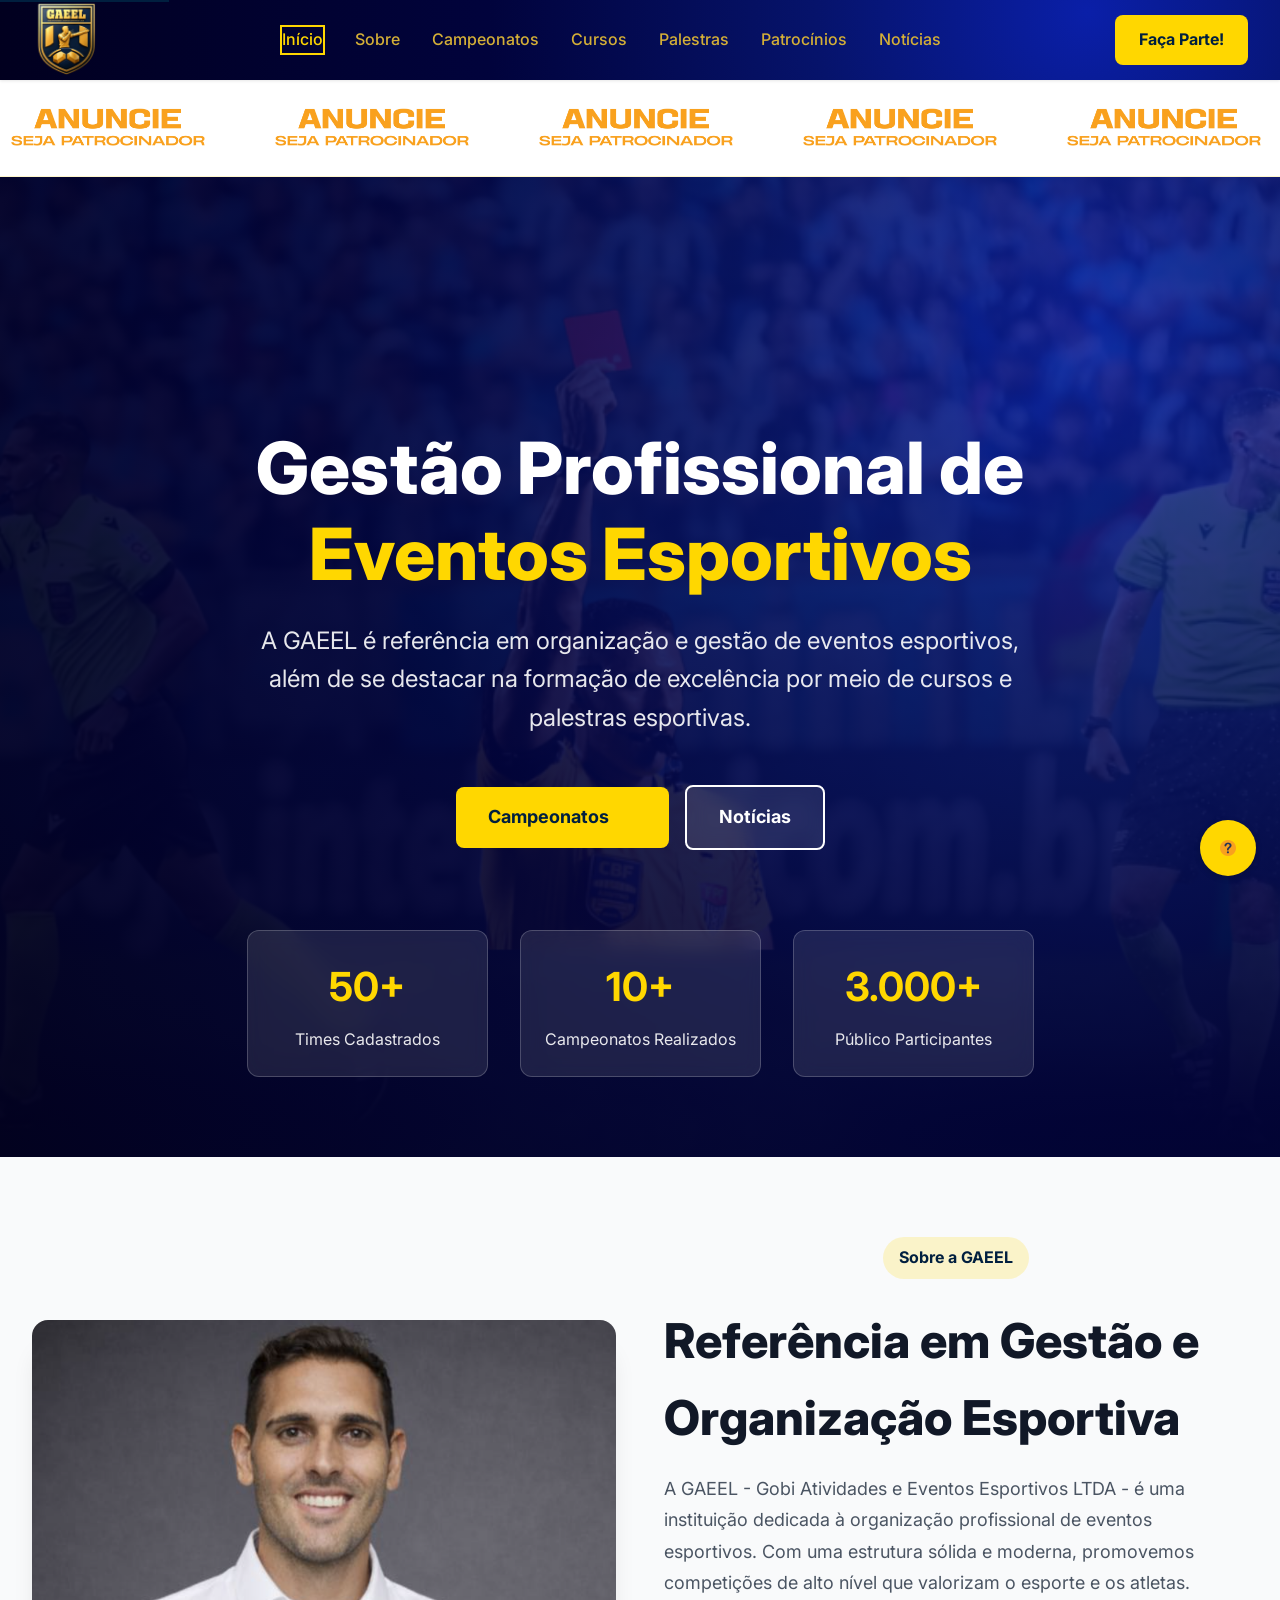
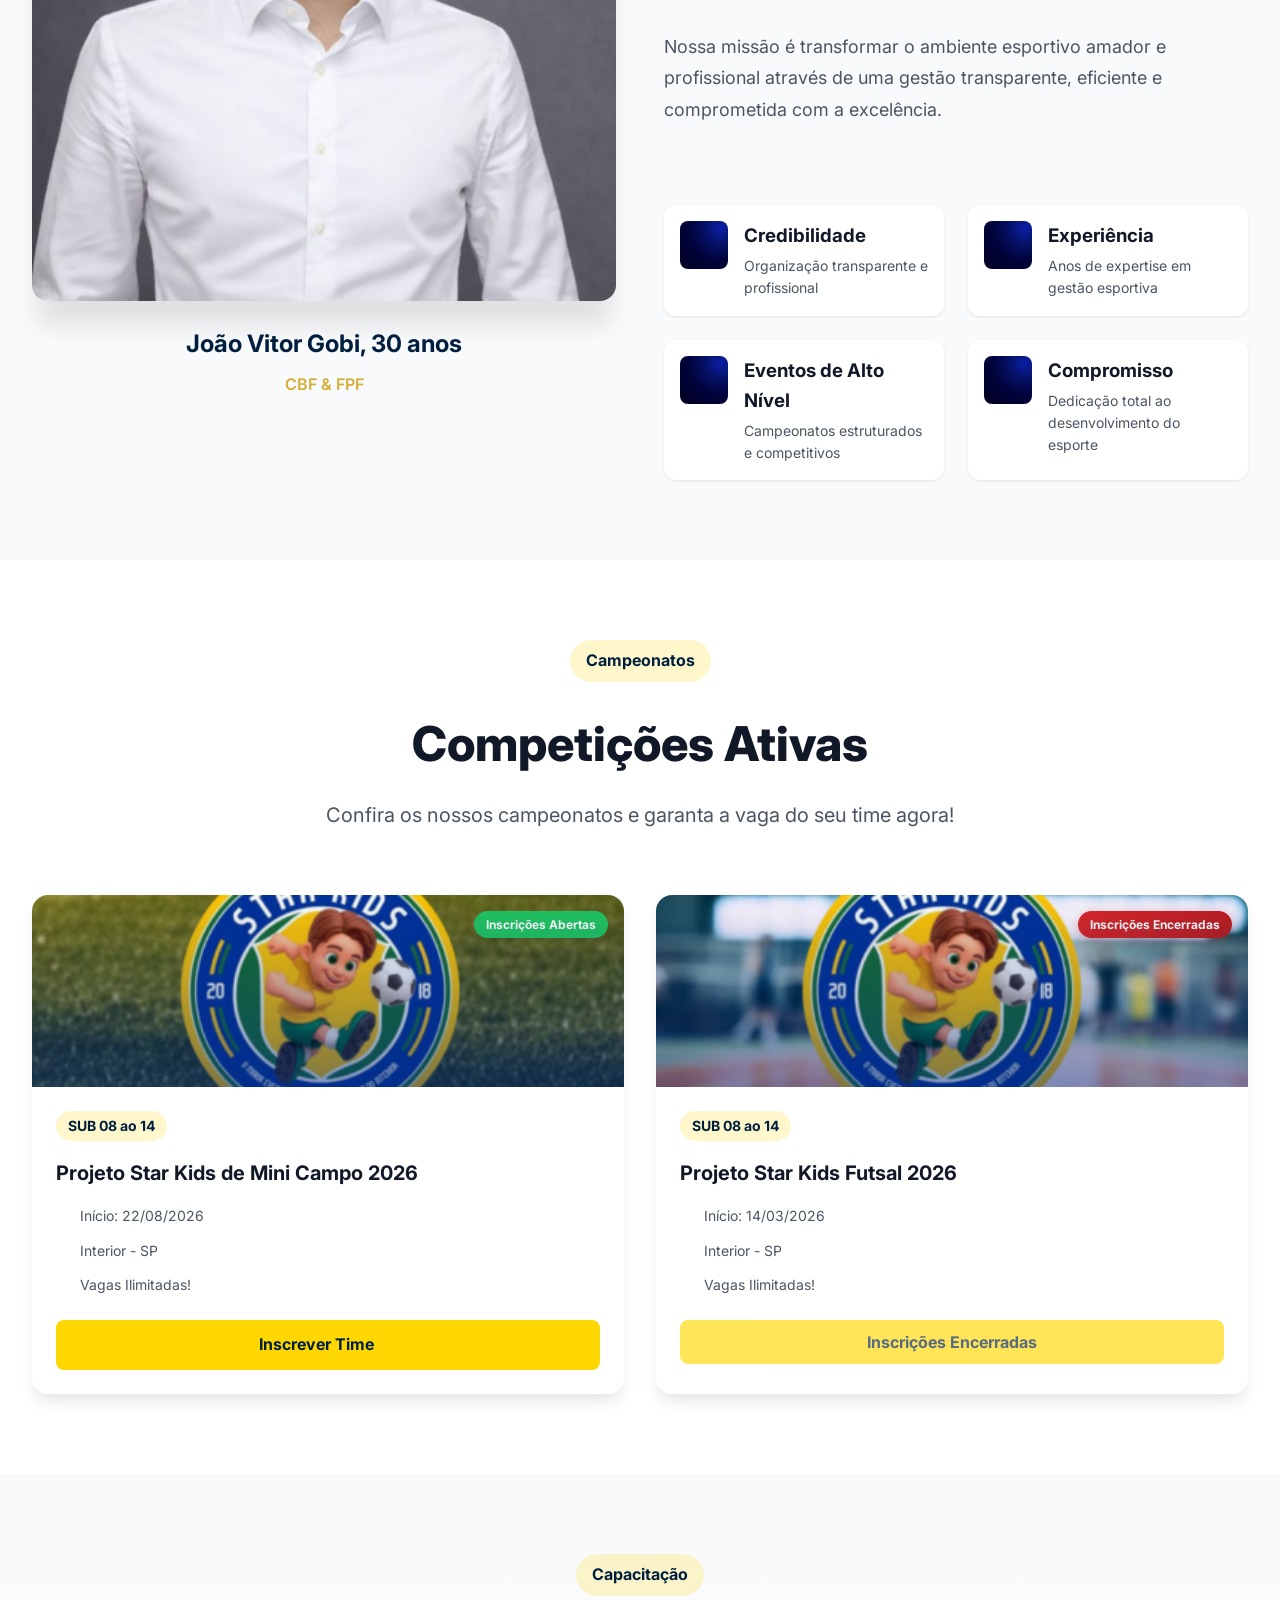
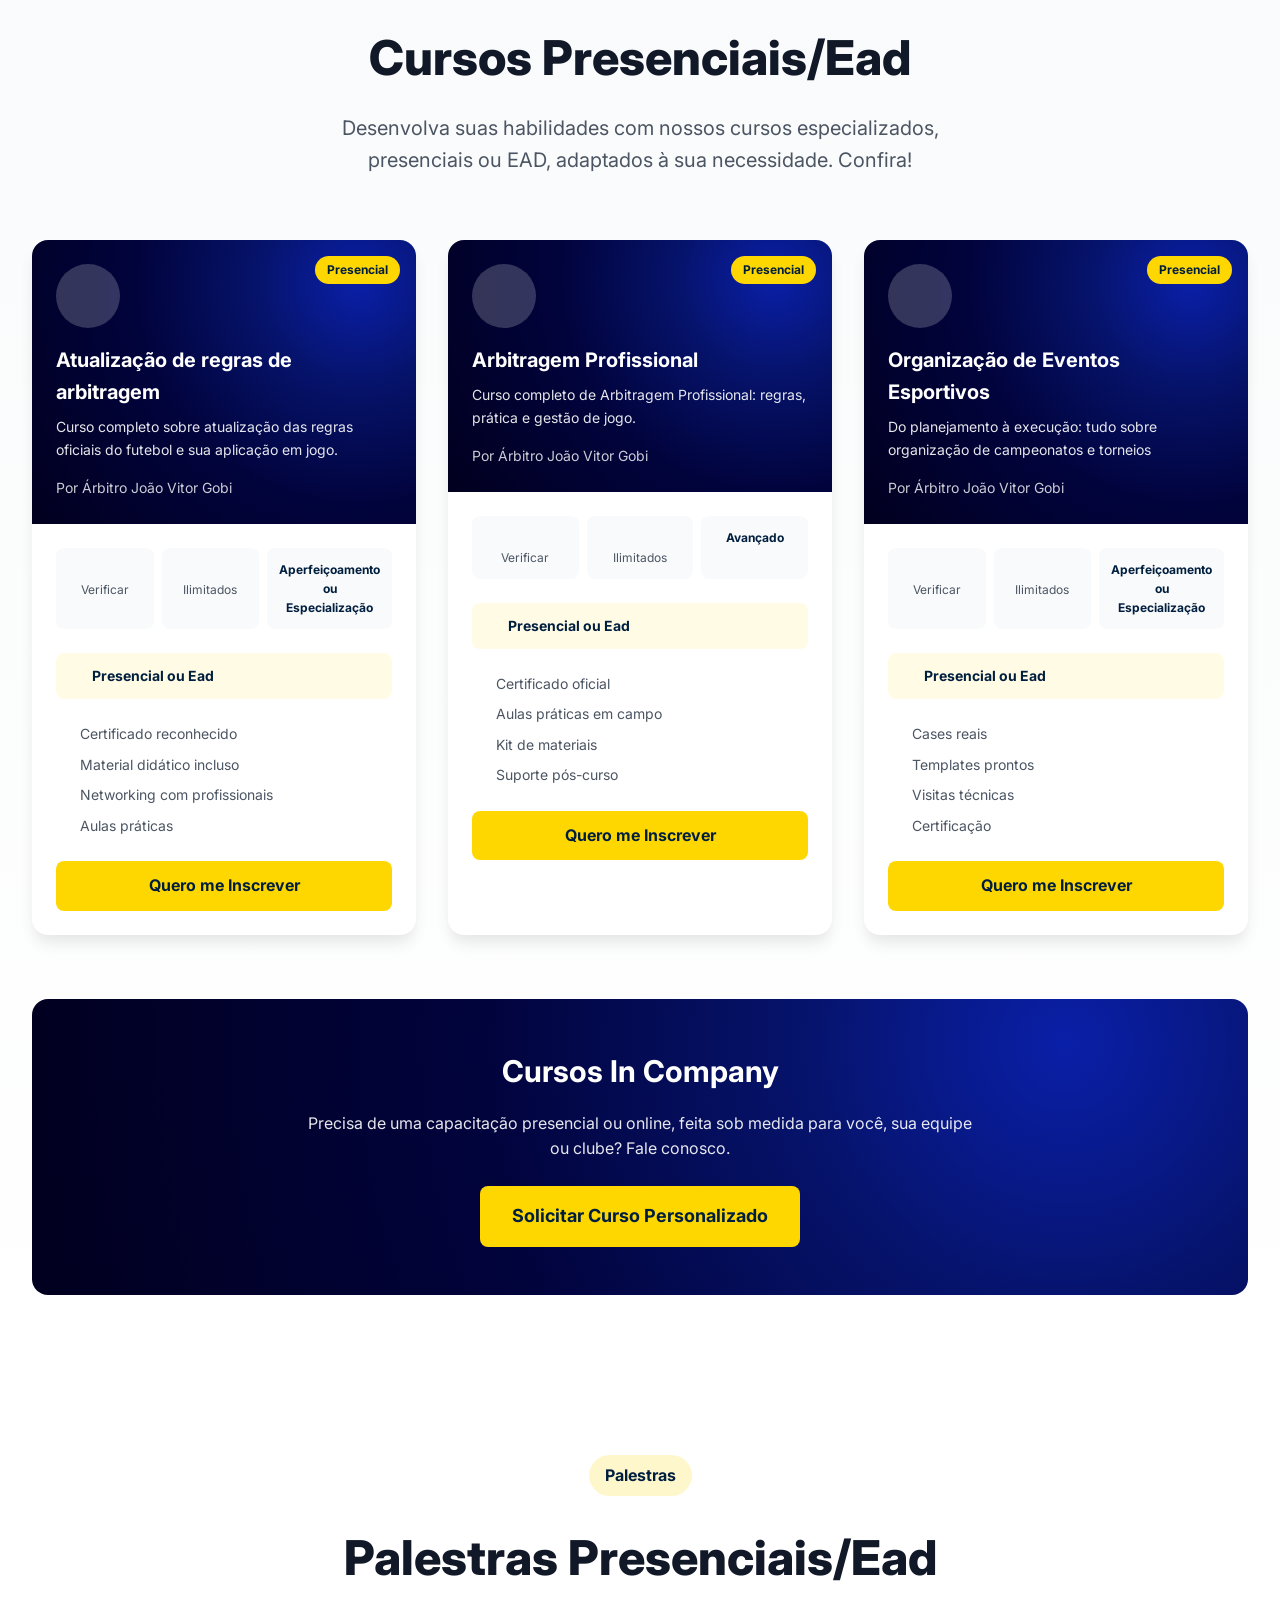
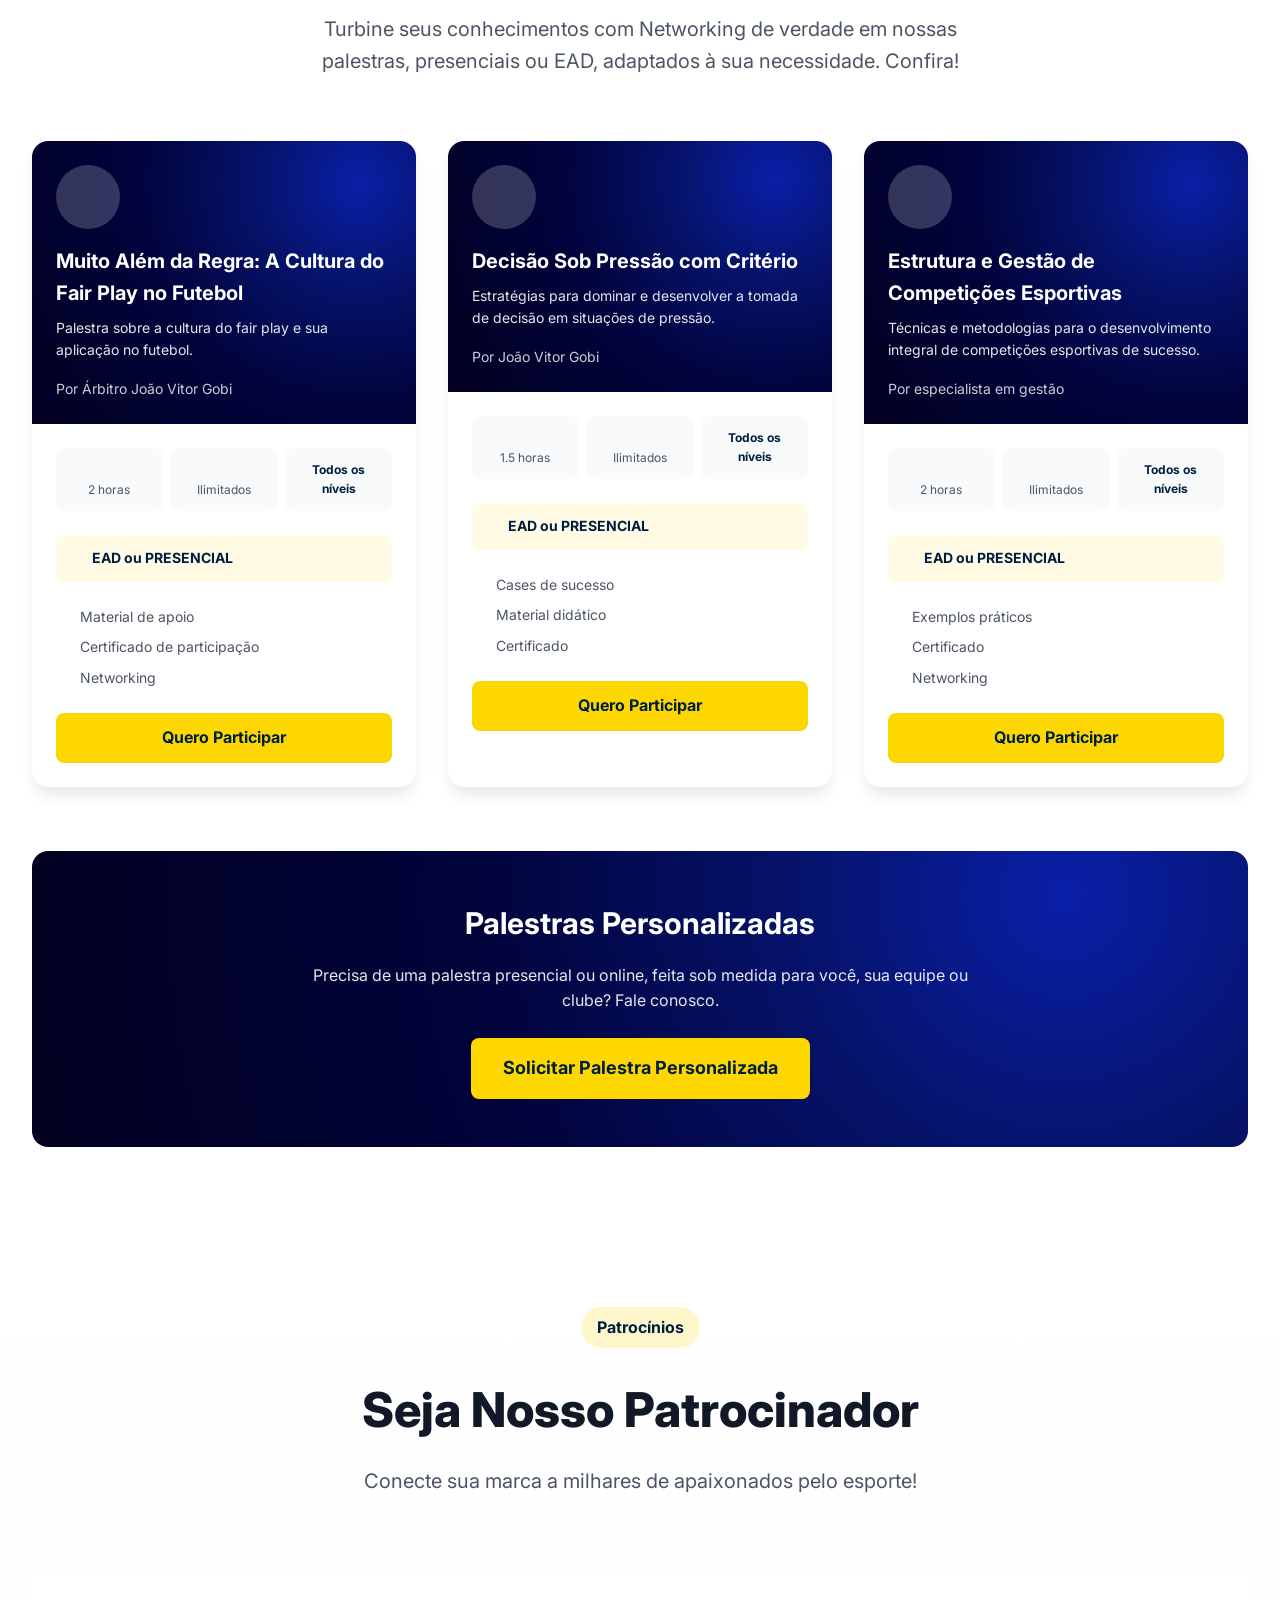
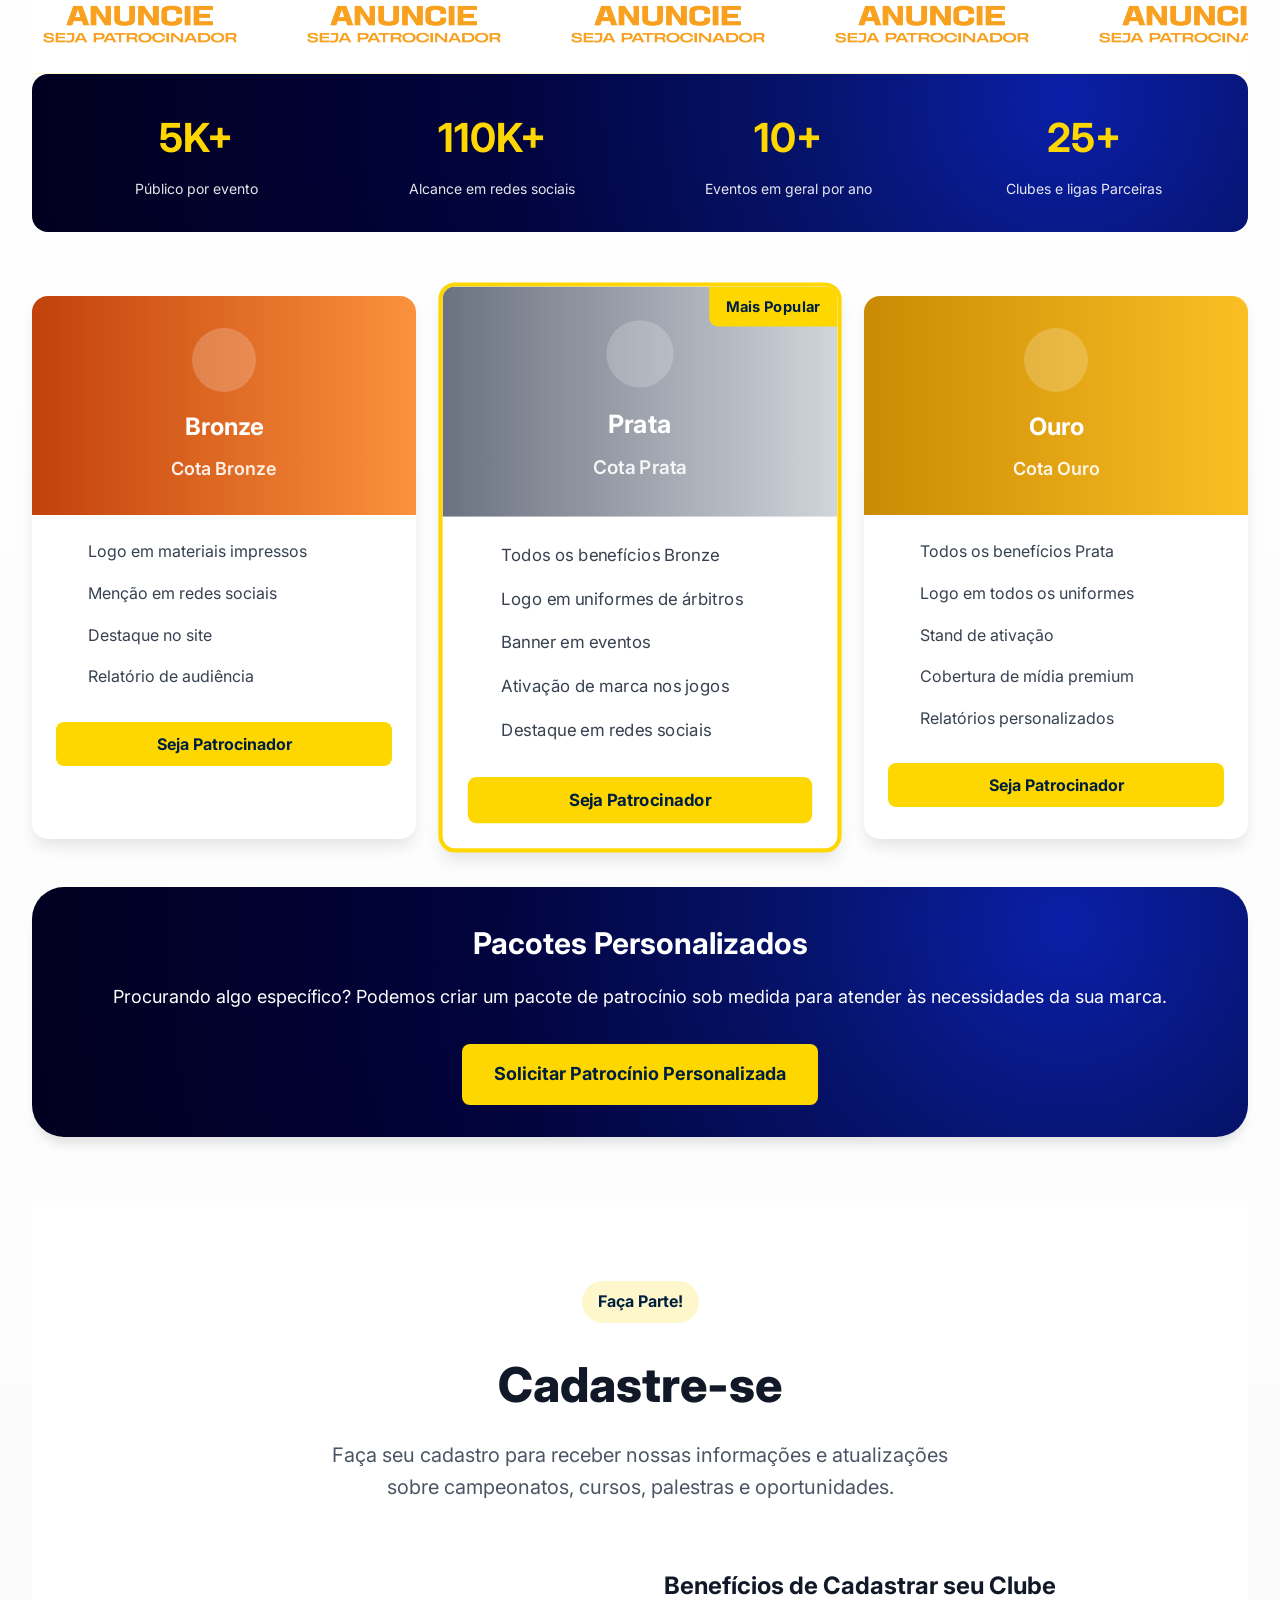
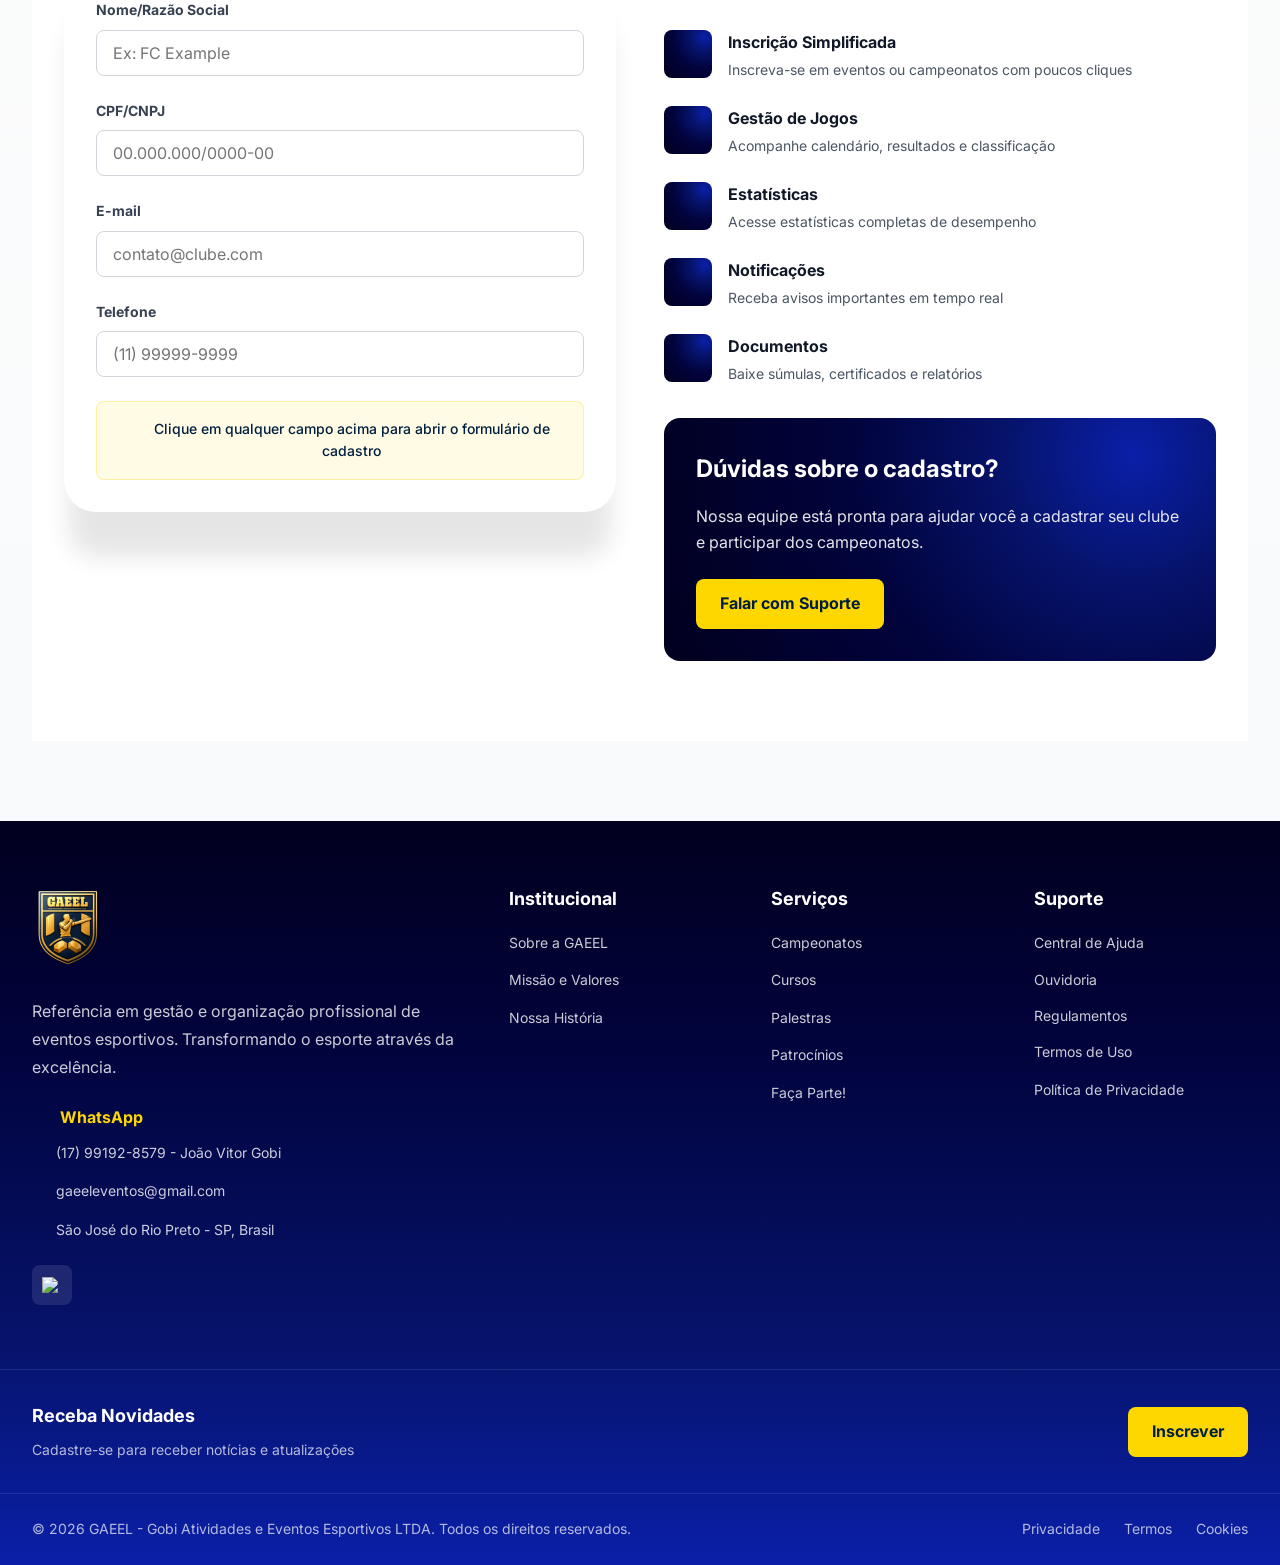
==== commit 0db72a7a: "atualiza o estilo do botão com gradiente e remove a cor azul dos ícones" ====
--- a/index.html
+++ b/index.html
@@ -225,7 +225,7 @@
                     <div class="features-grid">
                         <div class="feature-card">
                             <div class="feature-icon">
-                                <i data-lucide="shield-check" class="icon-24 text-blue"></i>
+                                <i data-lucide="shield-check" class="icon-24"></i>
                             </div>
                             <div>
                                 <h3 class="feature-title">Credibilidade</h3>
@@ -235,7 +235,7 @@
 
                         <div class="feature-card">
                             <div class="feature-icon">
-                                <i data-lucide="users" class="icon-24 text-blue"></i>
+                                <i data-lucide="users" class="icon-24"></i>
                             </div>
                             <div>
                                 <h3 class="feature-title">Experiência</h3>
@@ -245,7 +245,7 @@
 
                         <div class="feature-card">
                             <div class="feature-icon">
-                                <i data-lucide="trophy" class="icon-24 text-blue"></i>
+                                <i data-lucide="trophy" class="icon-24"></i>
                             </div>
                             <div>
                                 <h3 class="feature-title">Eventos de Alto Nível</h3>
@@ -255,7 +255,7 @@
 
                         <div class="feature-card">
                             <div class="feature-icon">
-                                <i data-lucide="target" class="icon-24 text-blue"></i>
+                                <i data-lucide="target" class="icon-24"></i>
                             </div>
                             <div>
                                 <h3 class="feature-title">Compromisso</h3>
--- a/gaeel.css
+++ b/gaeel.css
@@ -988,11 +988,18 @@
     flex-shrink: 0;
     width: 3rem;
     height: 3rem;
-    background: rgba(0, 31, 63, 0.1);
+    background: radial-gradient(
+        circle at 85% 15%,
+        #0A1FA8 0%,
+        #06136B 25%,
+        #01033C 55%,
+        #01001F 100%
+    );
     border-radius: 0.5rem;
     display: flex;
     align-items: center;
     justify-content: center;
+    color: var(--white);
 }
 
 .feature-title {
